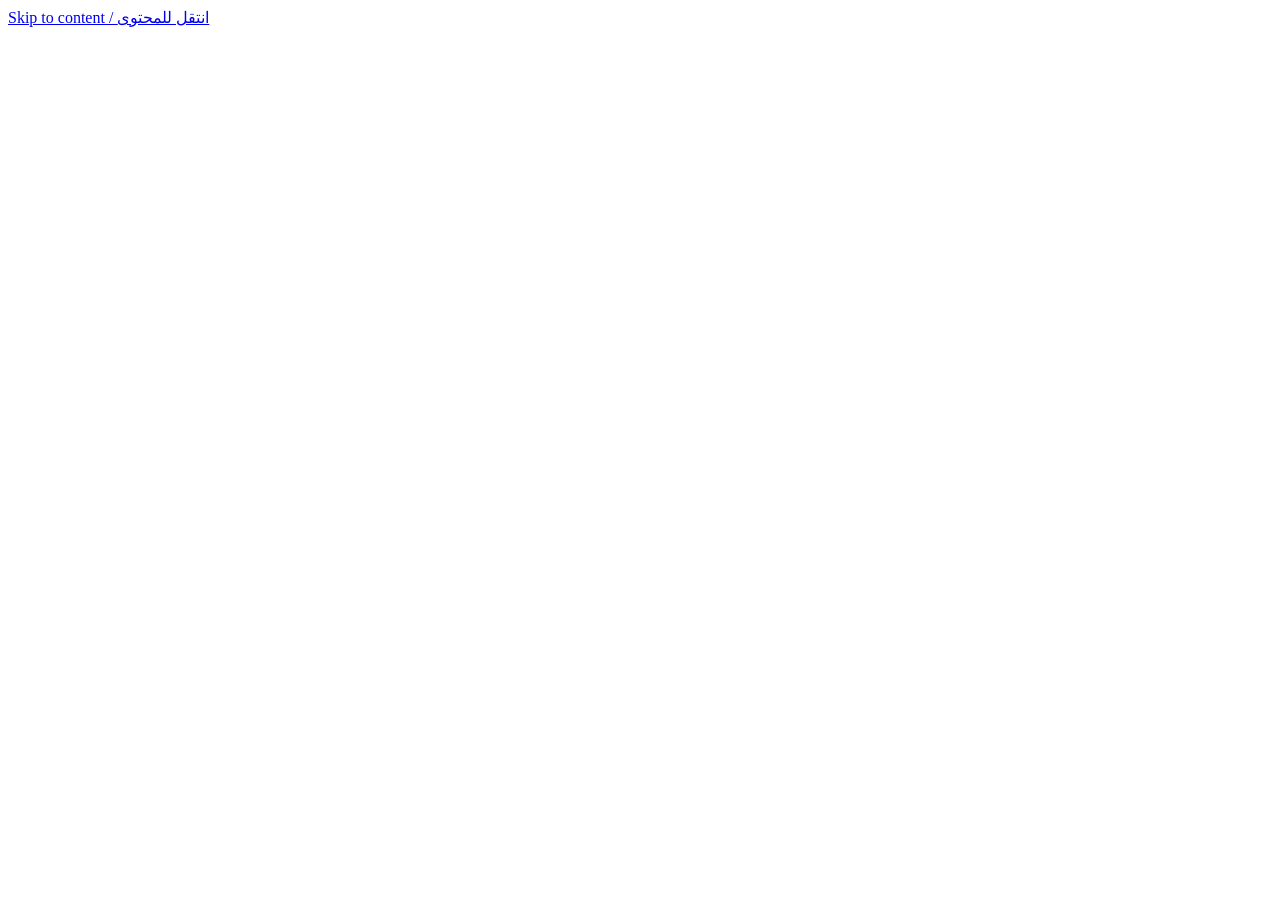
==== docs/index.html @ 279ad075 "Add Foloop homepage" ====
<!doctype html>
<html lang="en" dir="ltr">
<head>
<meta charset="utf-8"><meta name="viewport" content="width=device-width,initial-scale=1">
<meta name="theme-color" content="#0E1525">
<title>Foloop — Your business in one powerful loop</title>
<meta name="description" content="Explore the Foloop growth workspace: customer conversations, CRM, automation, marketing and bookings, brought into one connected loop">
<link rel="icon" href="assets/favicon.svg" type="image/svg+xml">
<link rel="preconnect" href="https://fonts.googleapis.com"><link rel="preconnect" href="https://fonts.gstatic.com" crossorigin>
<link href="https://fonts.googleapis.com/css2?family=Alexandria:wght@300;400;500;600;700;800&family=Noto+Sans+Arabic:wght@400;500;600;700&display=swap" rel="stylesheet">
<link rel="stylesheet" href="styles.css"><link rel="stylesheet" href="refinements.css"><script src="experience.js" defer></script><script src="refinements.js" defer></script><script src="app.js" defer></script>
</head>
<body>
<a href="#main" class="skip-link">Skip to content / انتقل للمحتوى</a>
<div id="app"></div>
<dialog id="detail-dialog" aria-labelledby="dialog-title"><button class="dialog-close" aria-label="Close / إغلاق">×</button><div id="dialog-content"></div></dialog>
<div id="toast" role="status" aria-live="polite"></div>
</body></html>
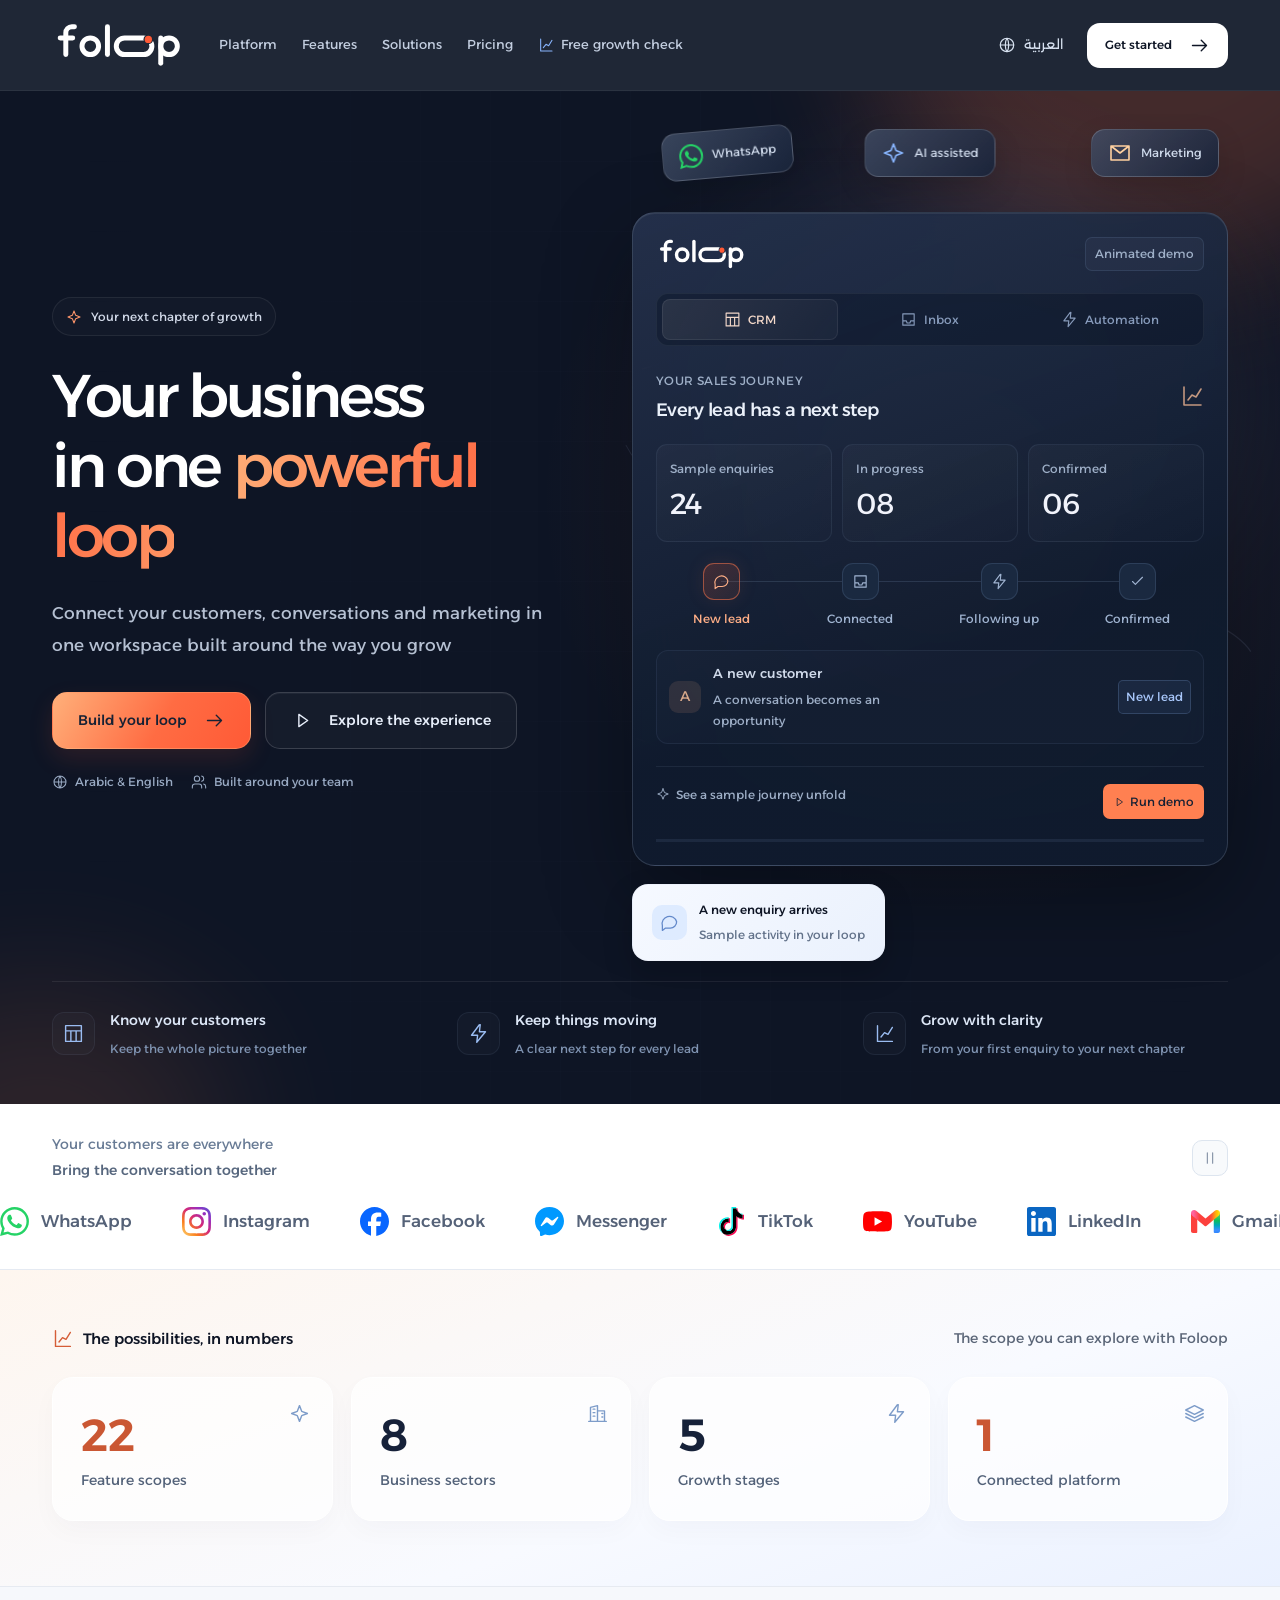
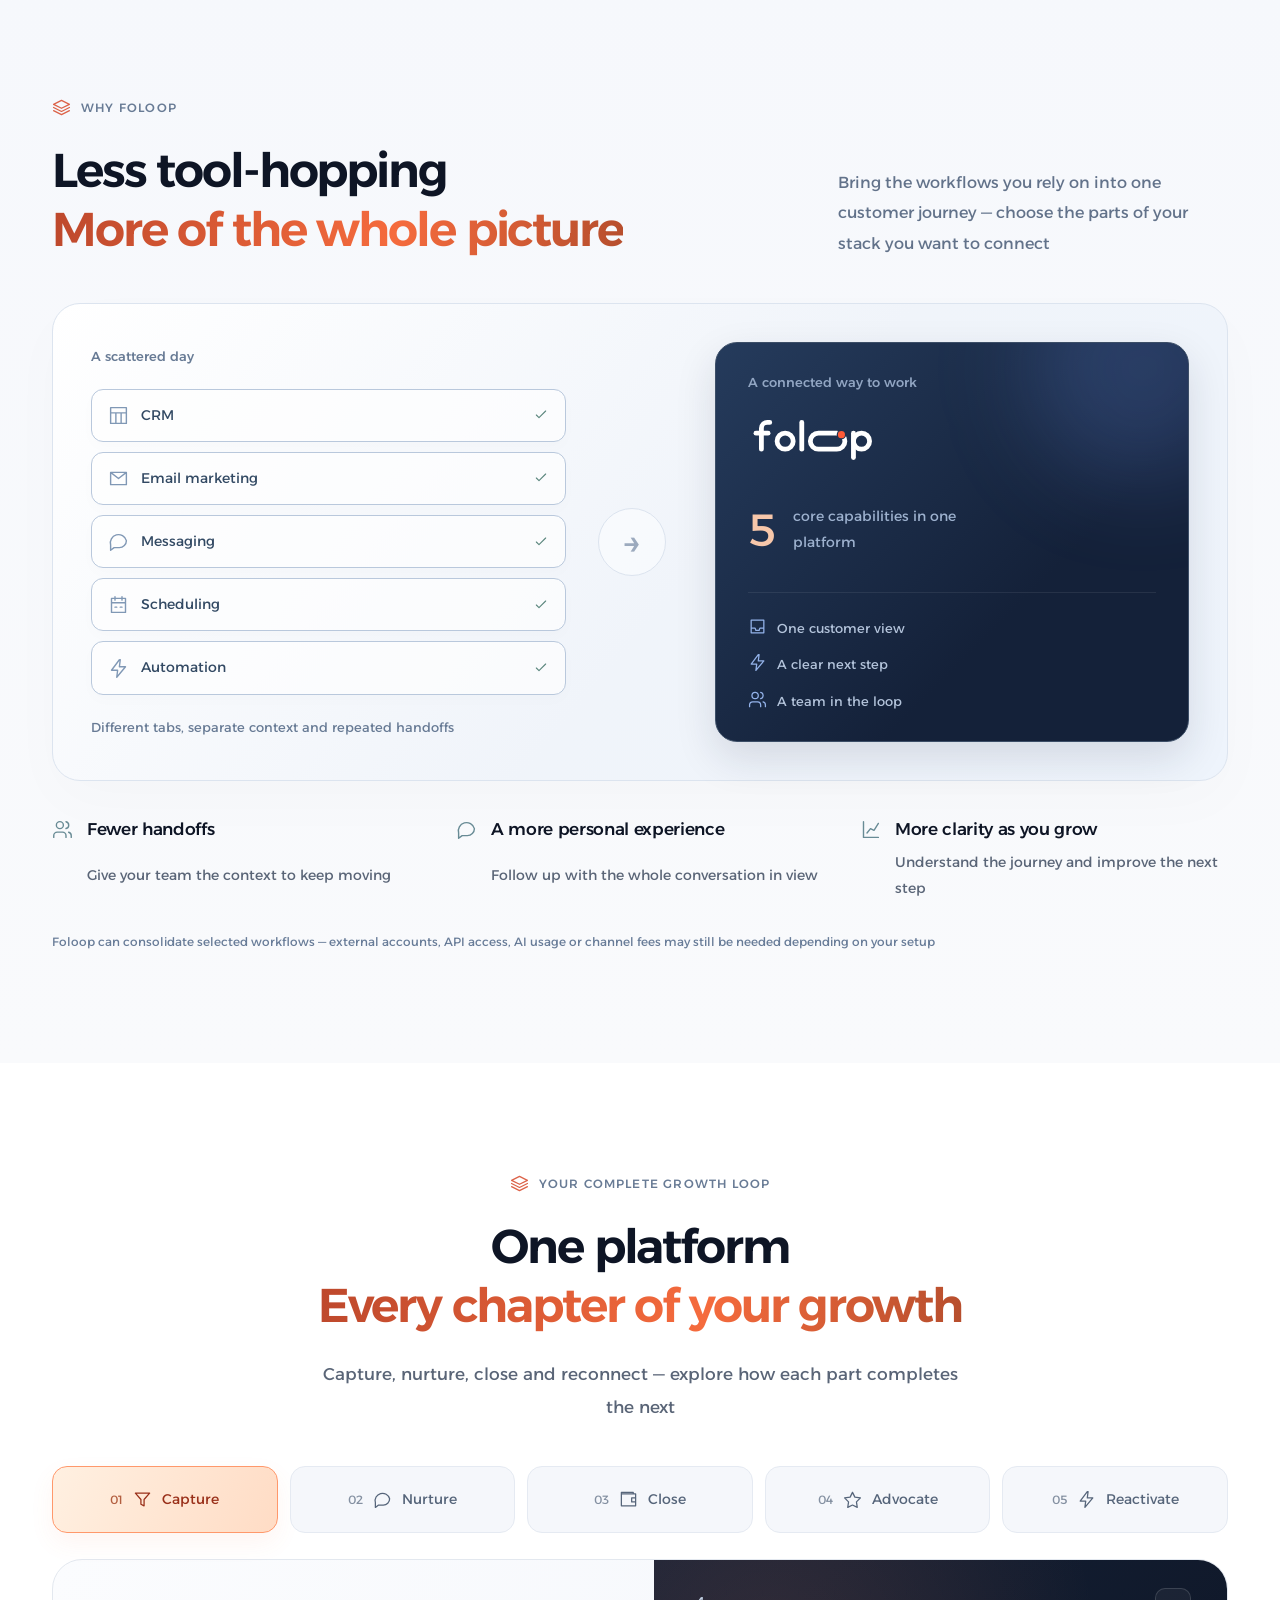
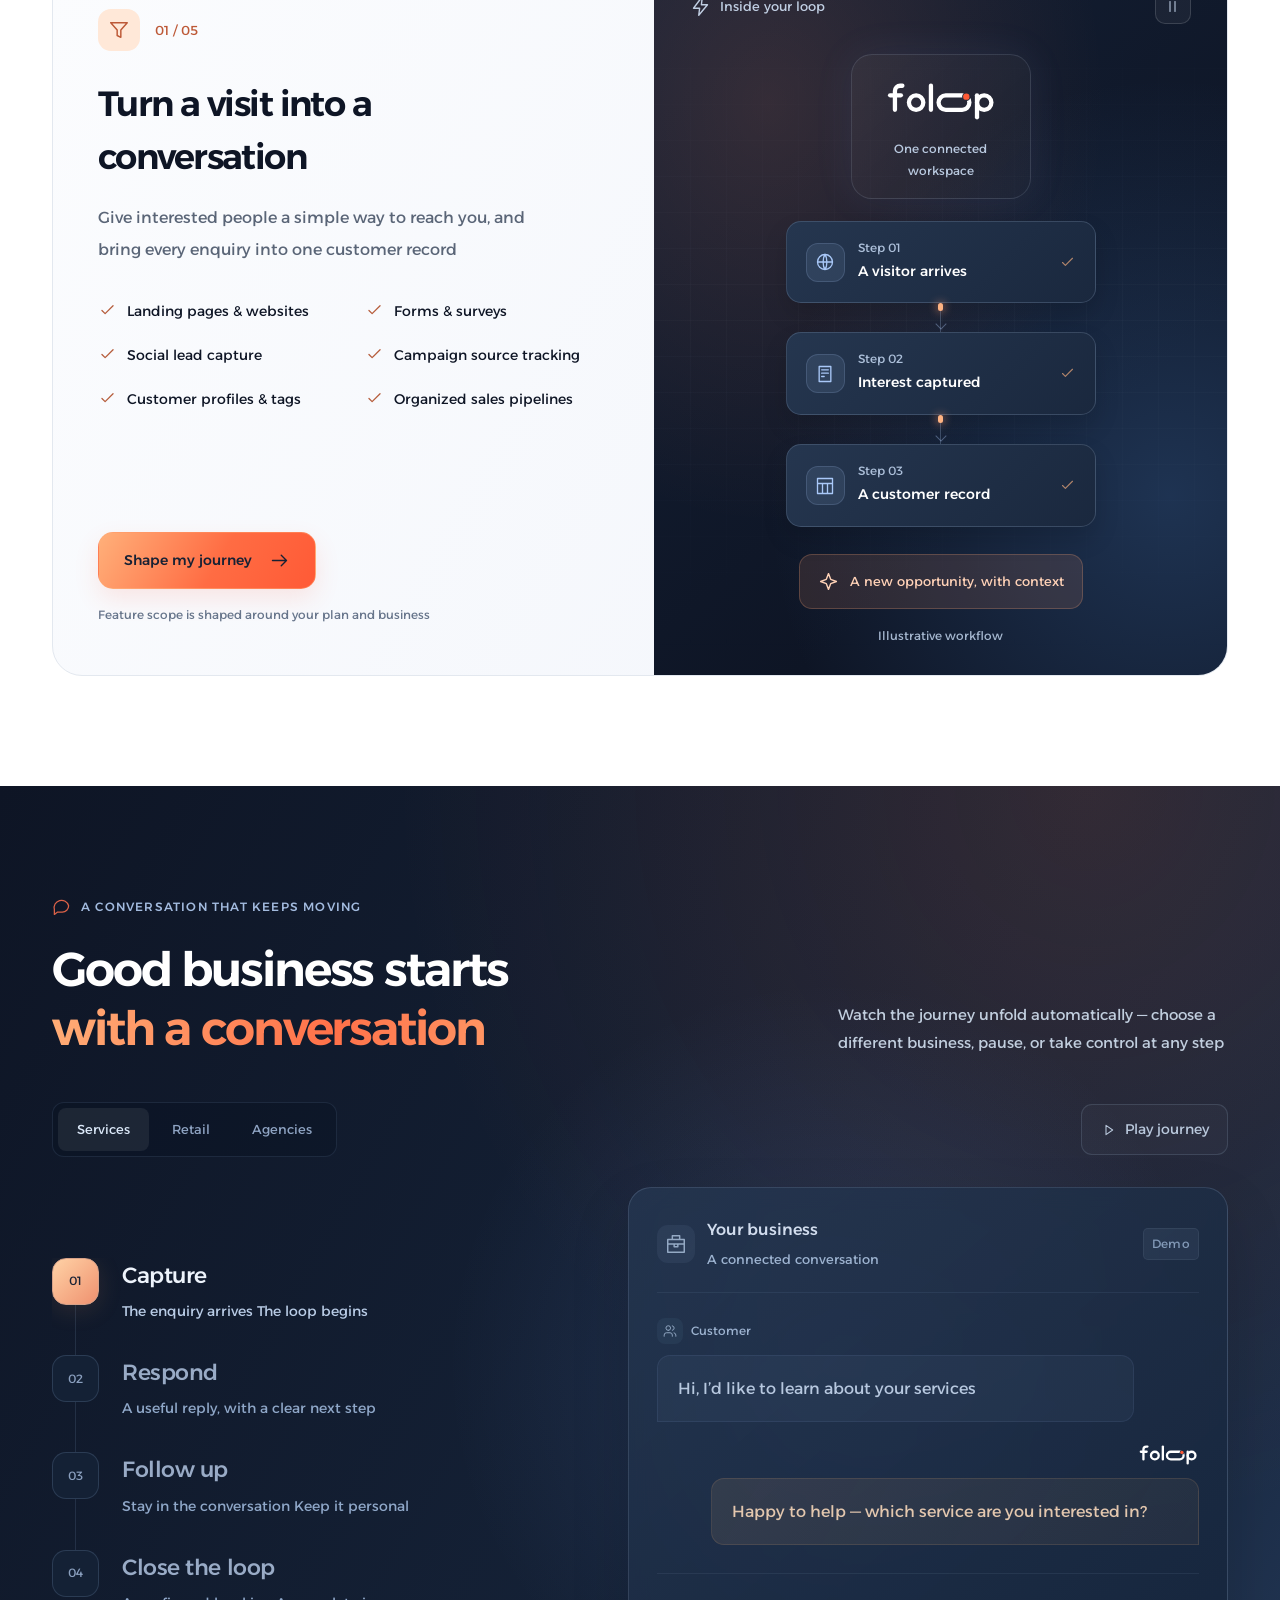
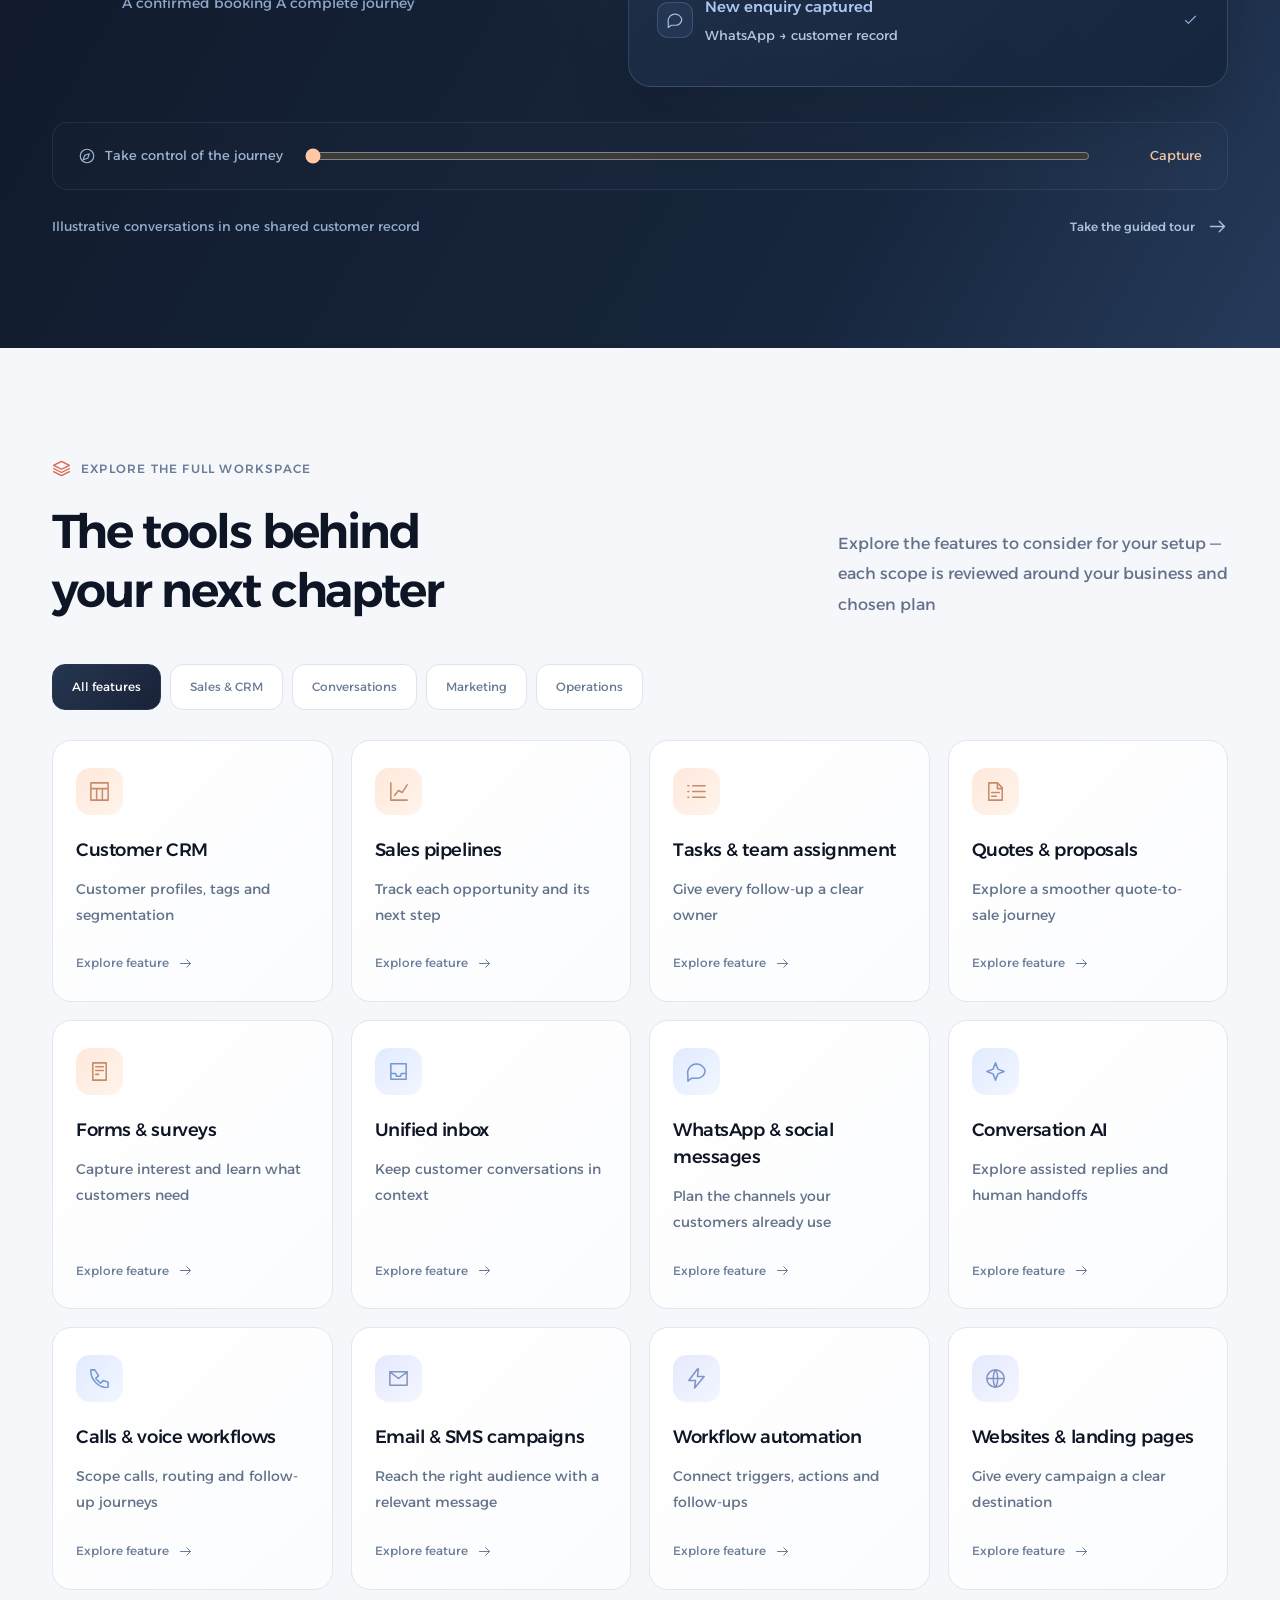
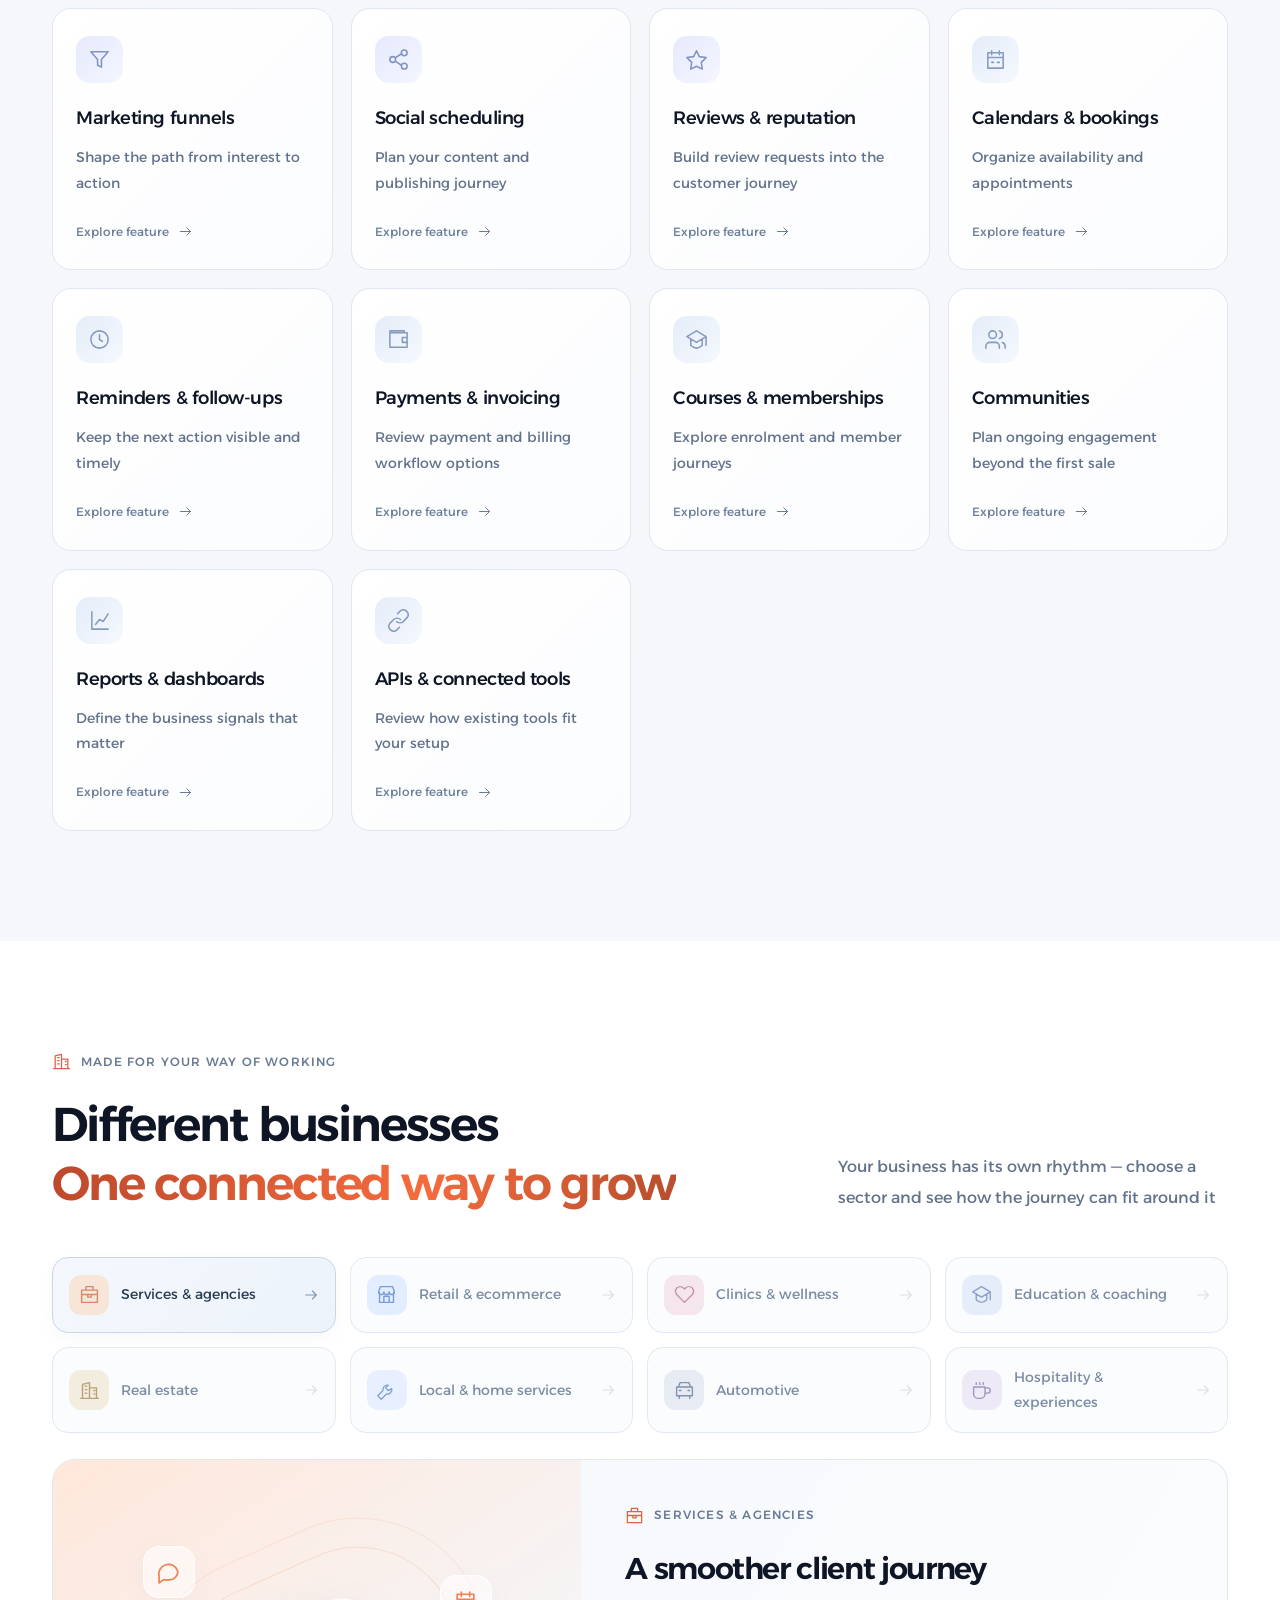
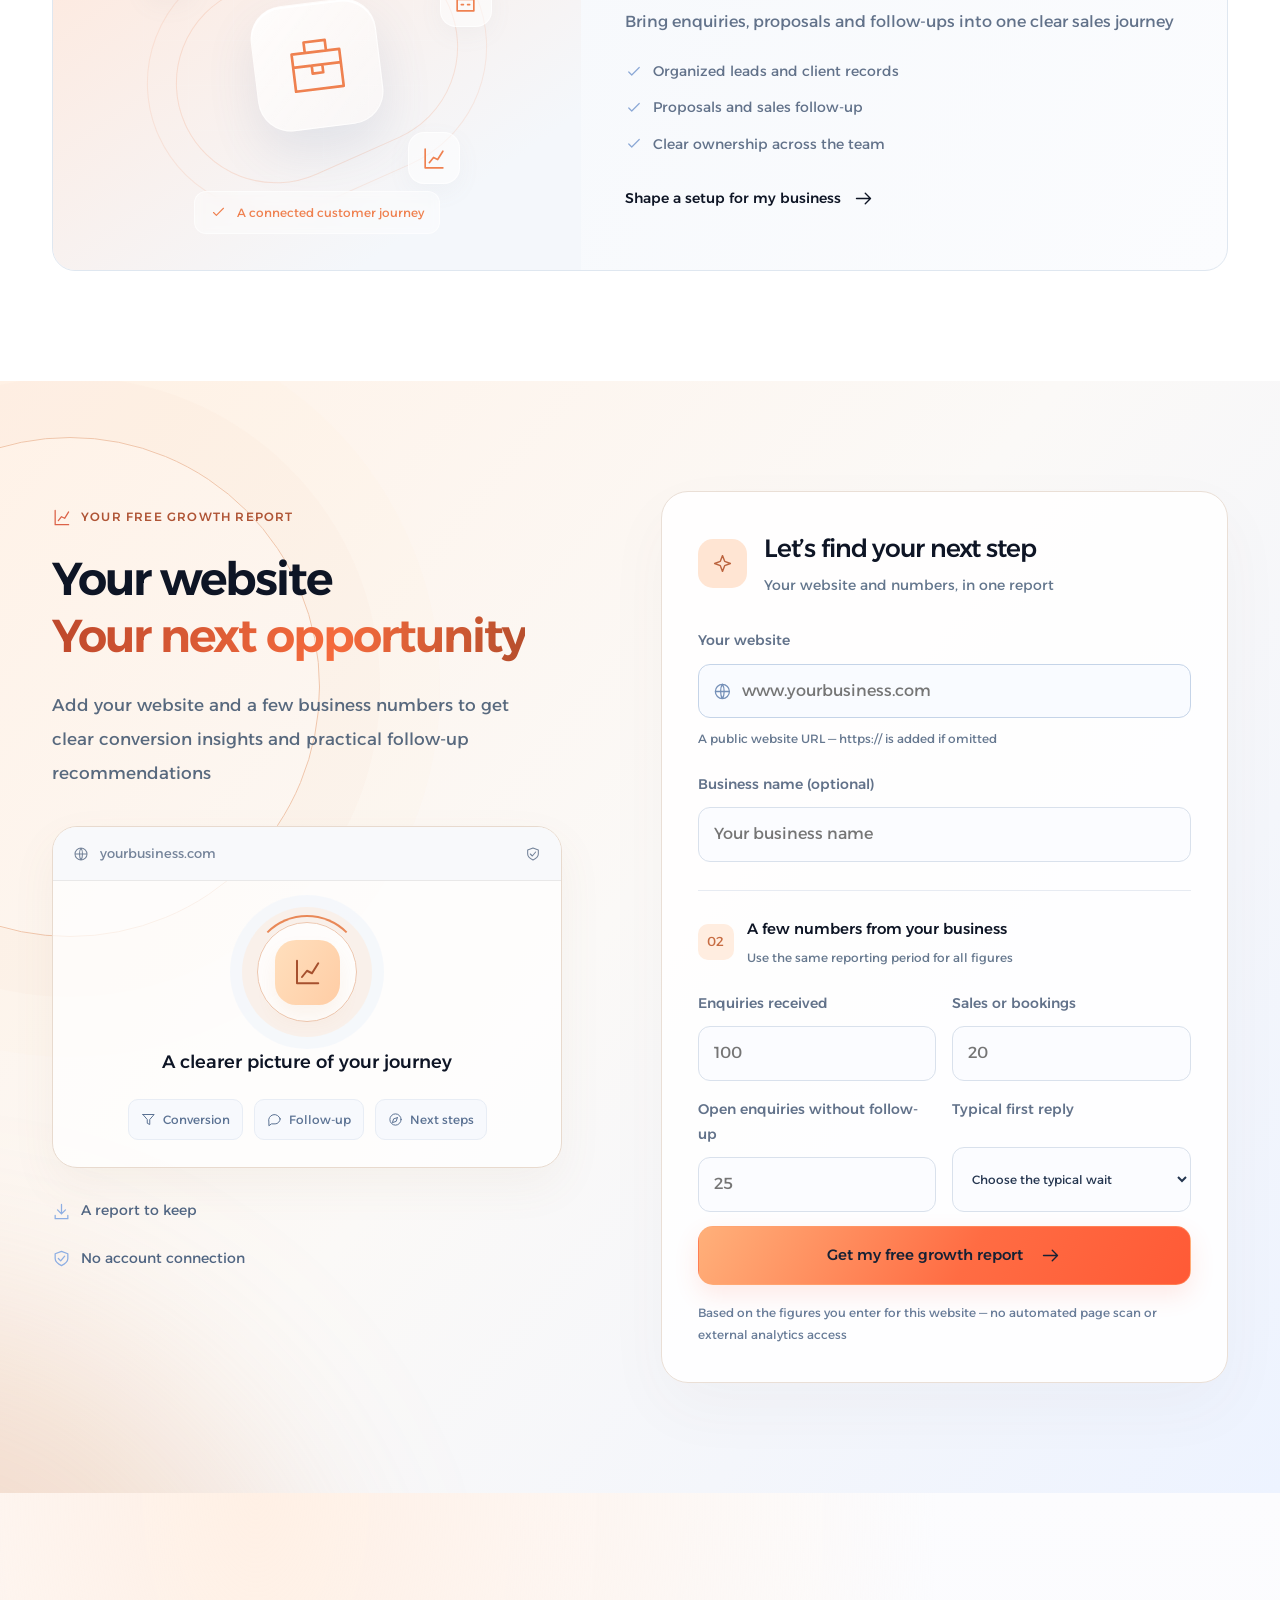
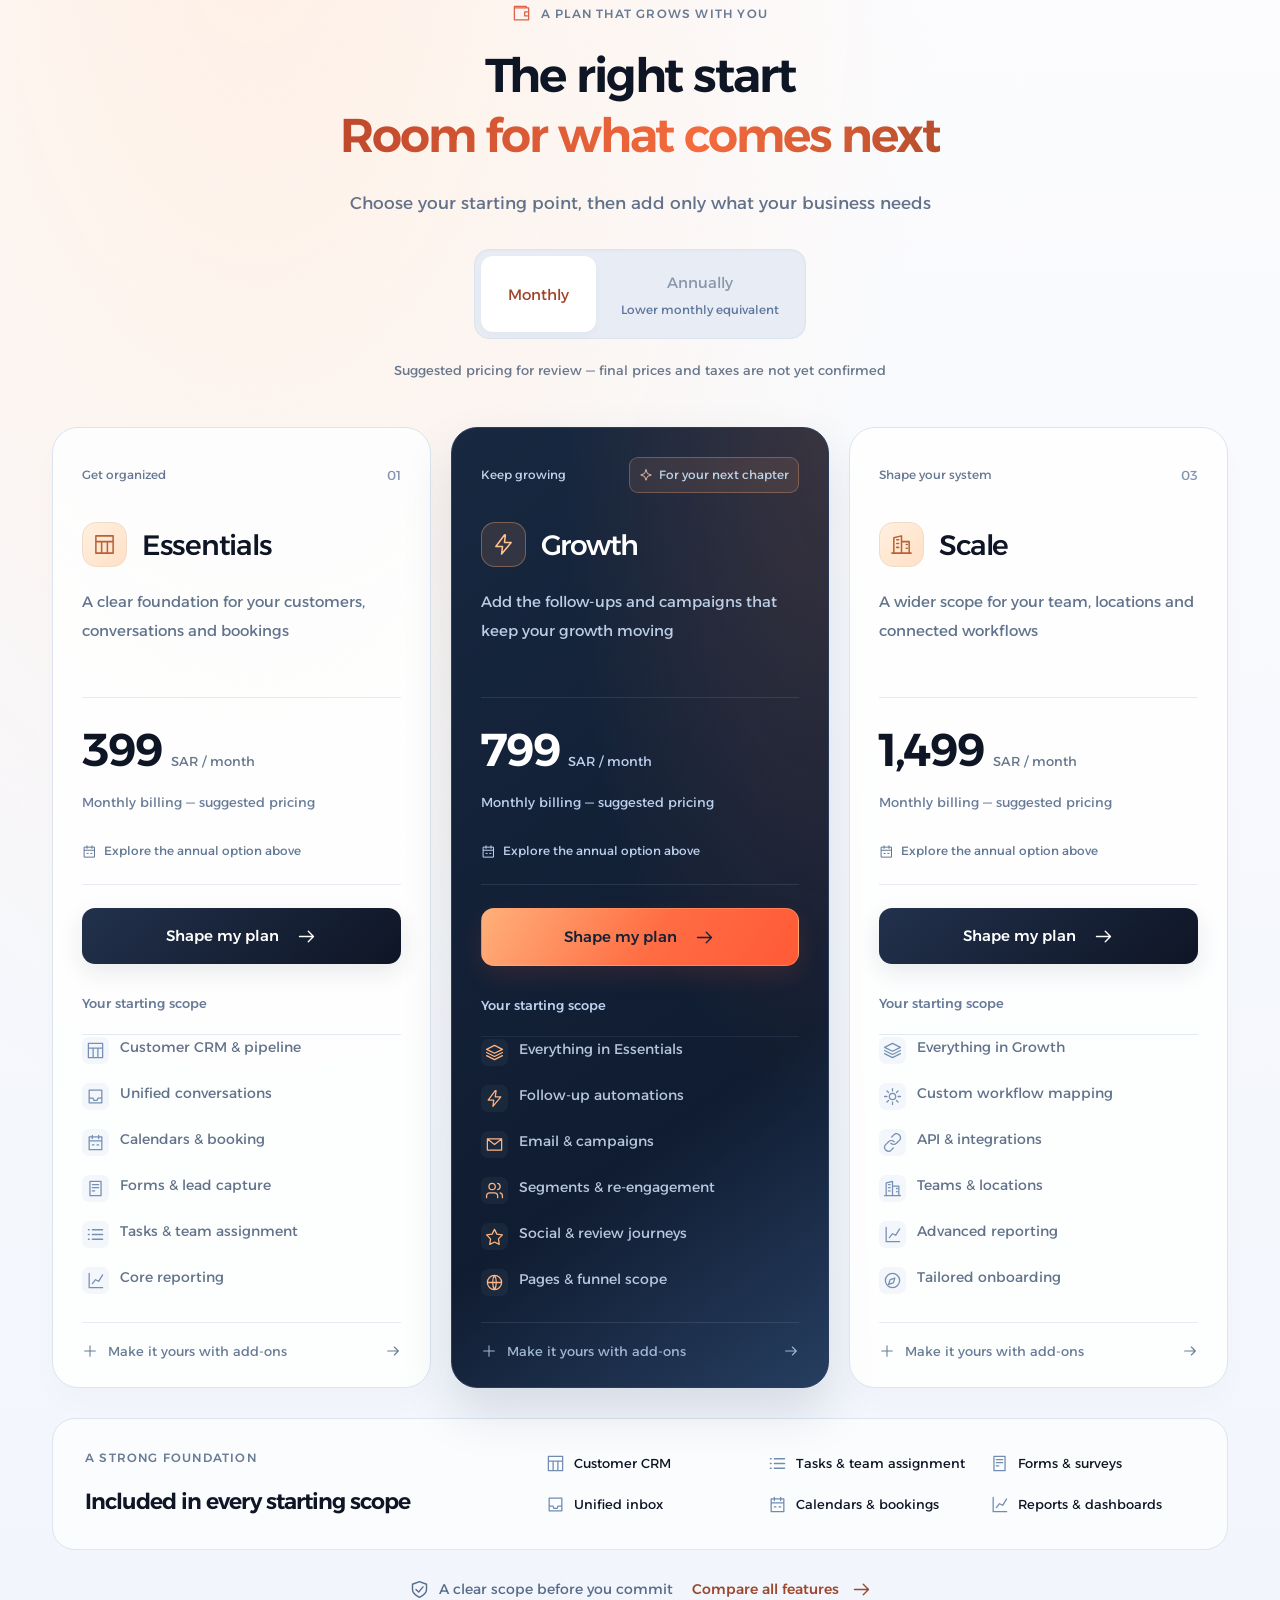
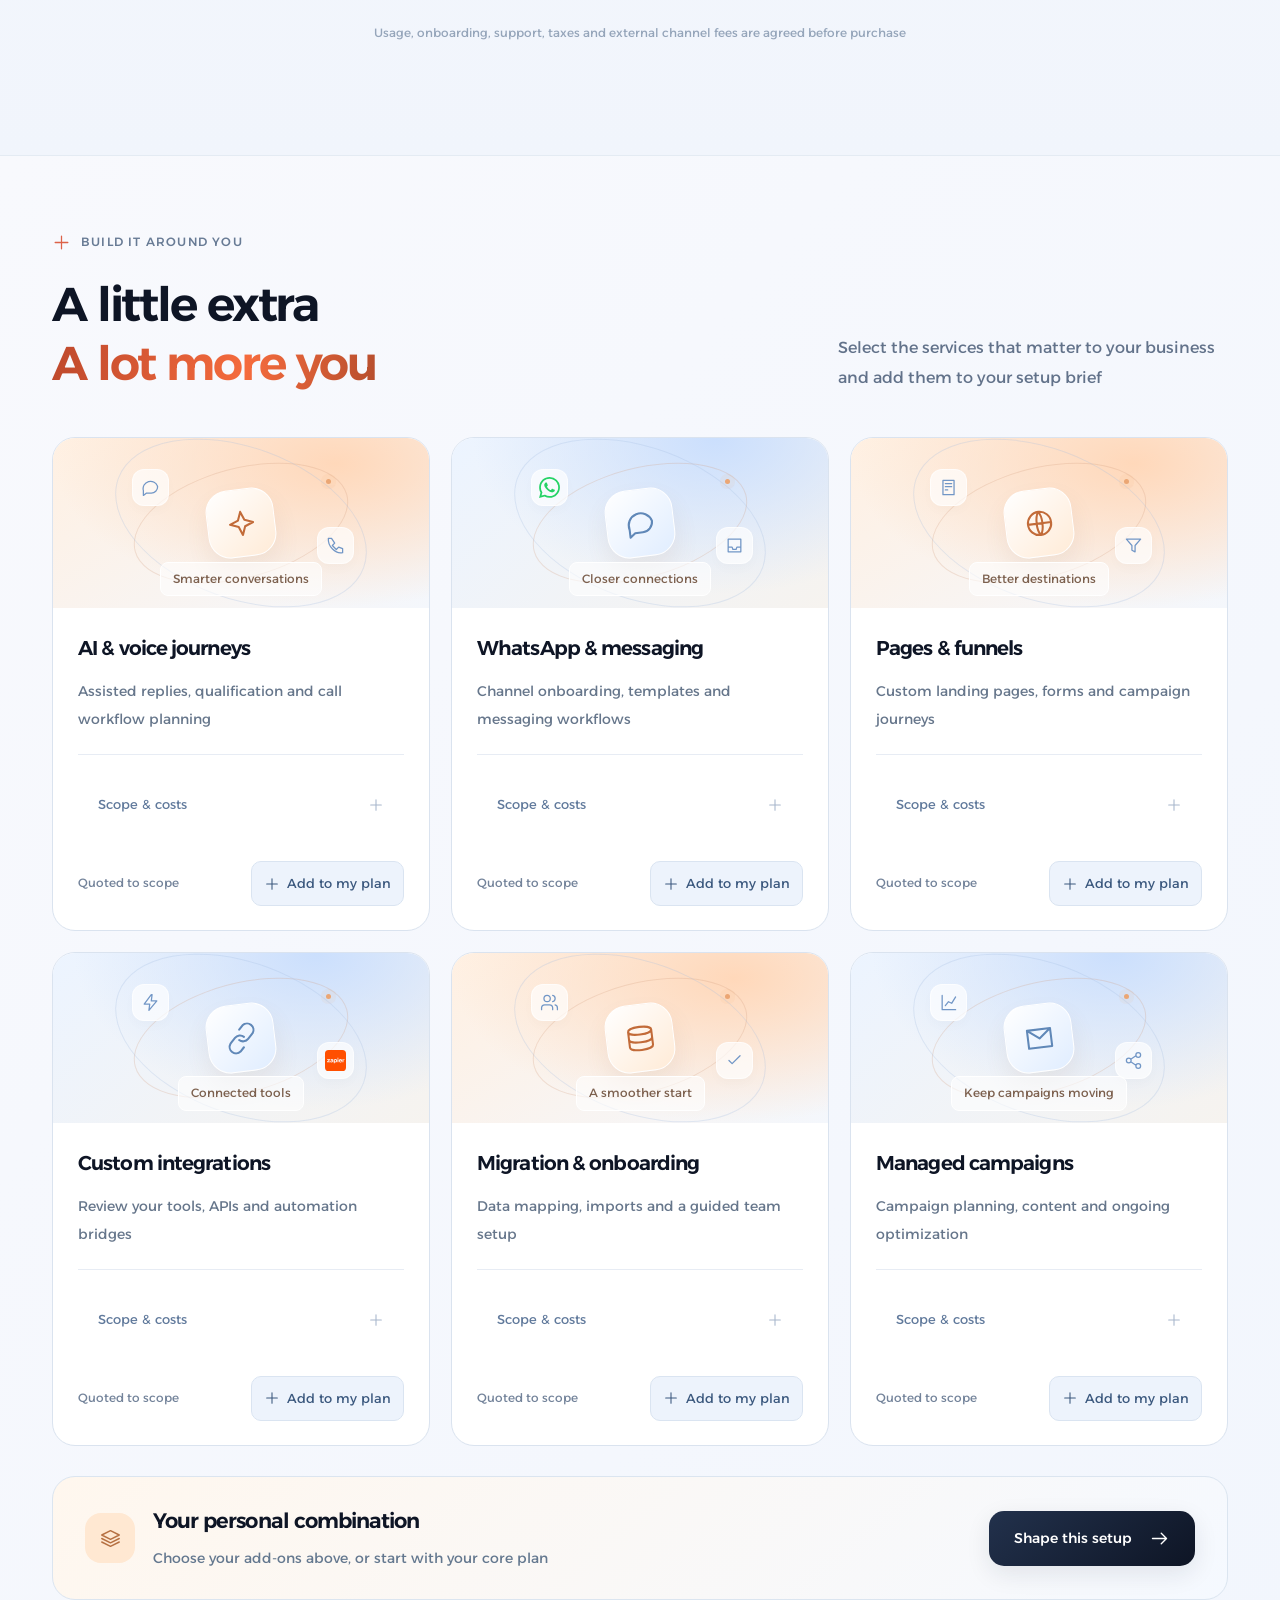
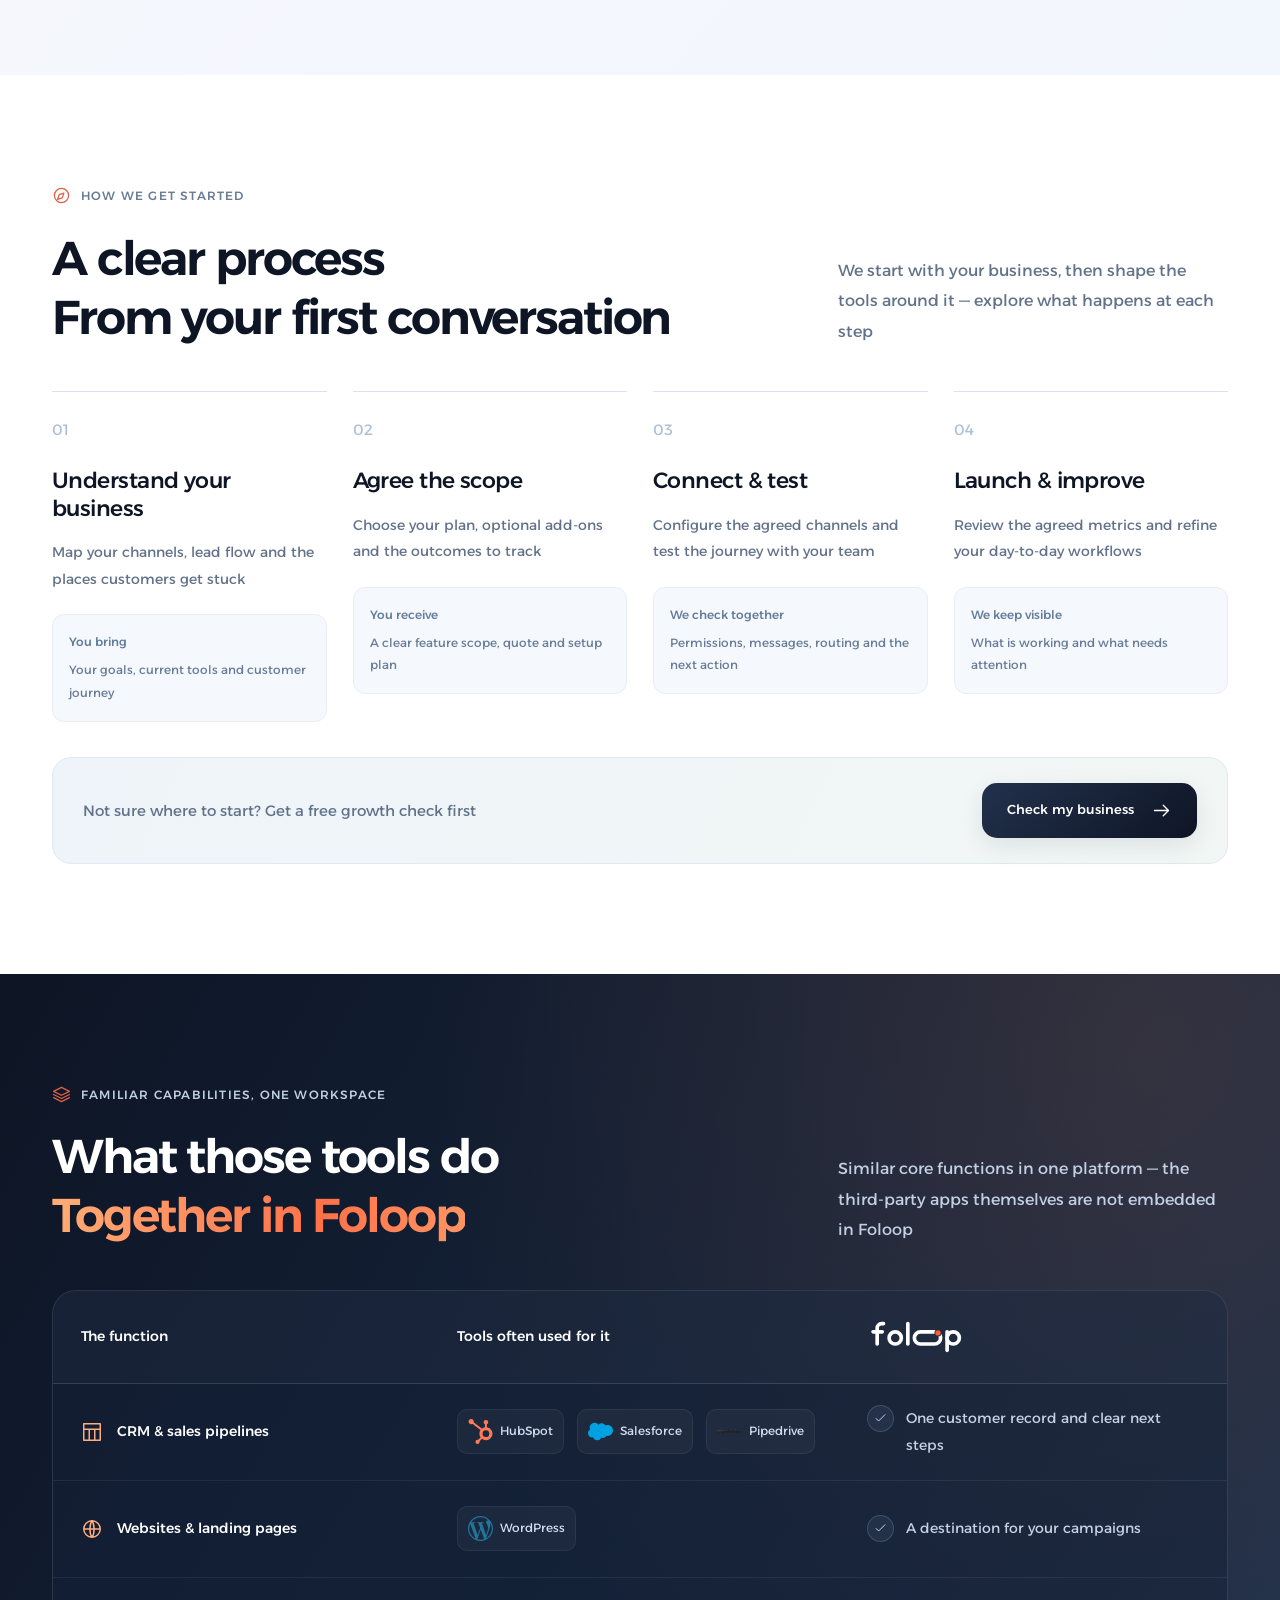
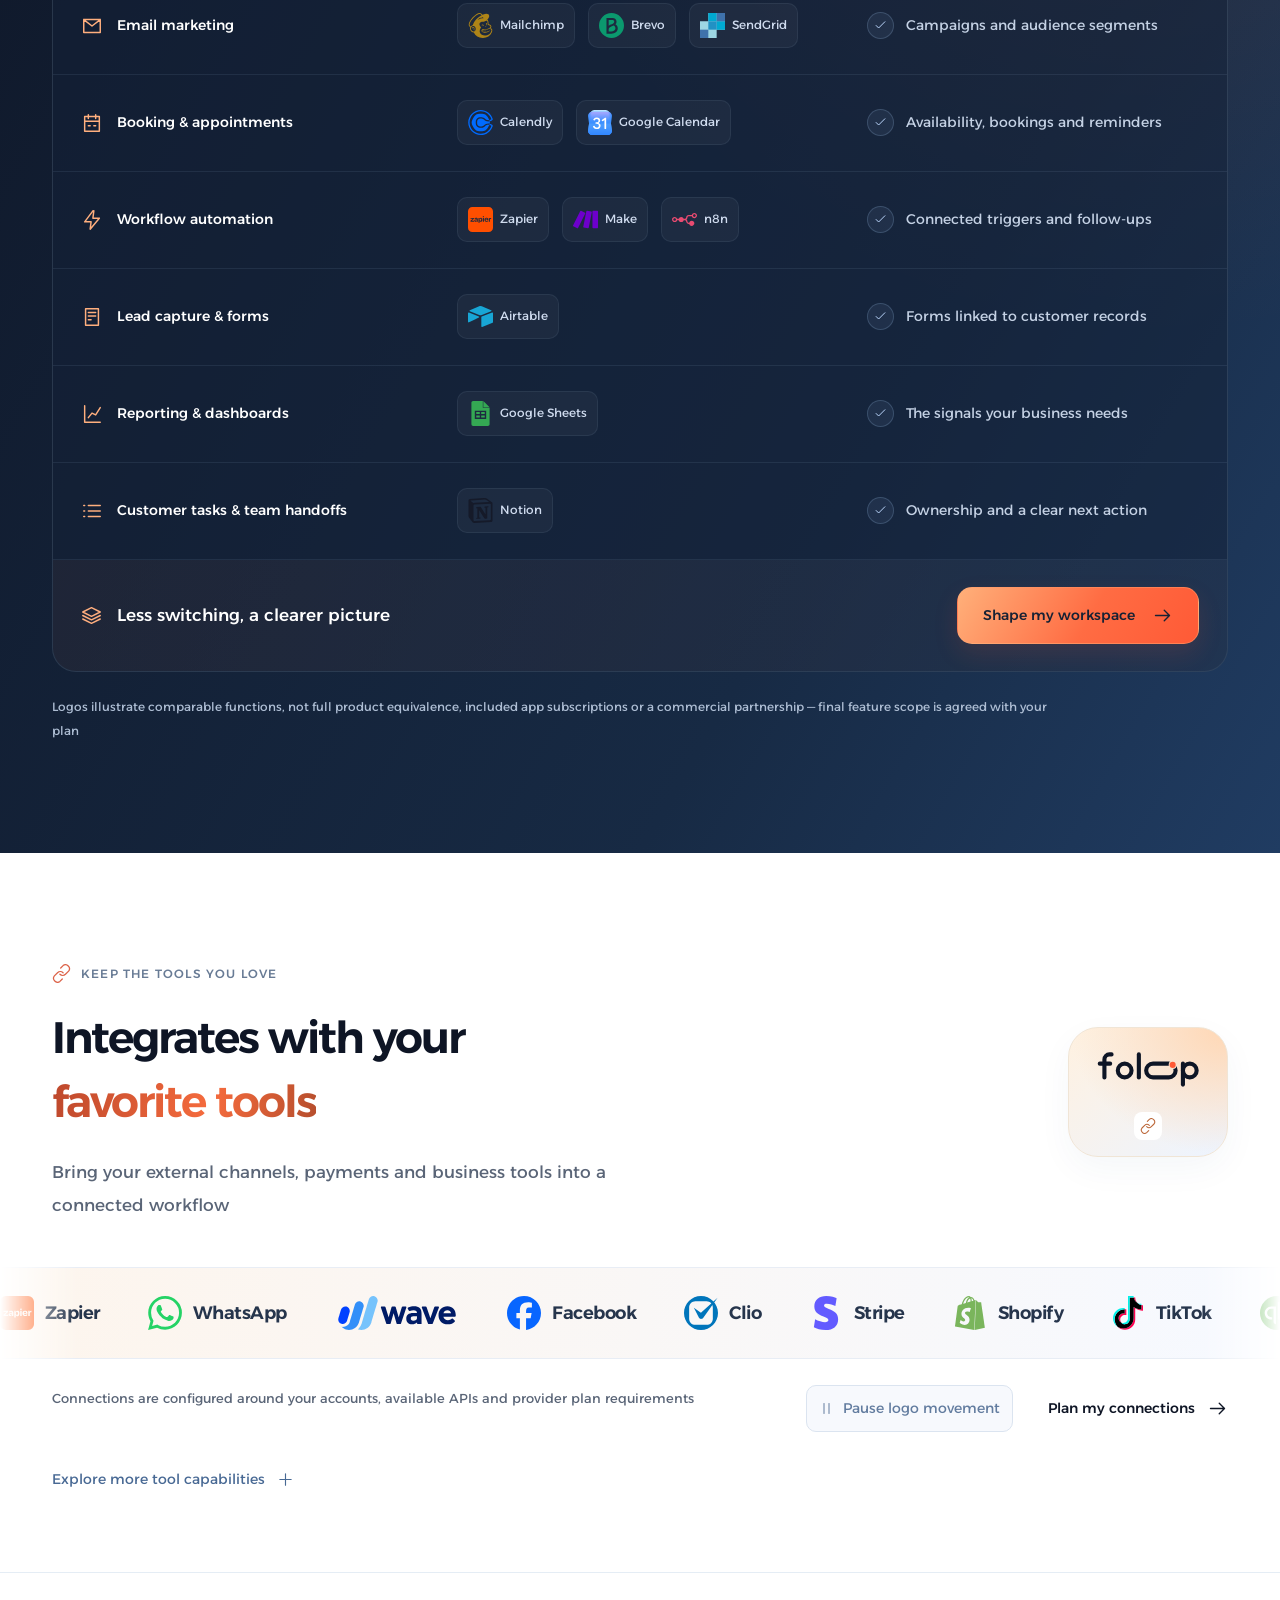
==== commit 79e11ecc: "Start hero animation automatically and clarify motion controls" ====
--- a/docs/index.html
+++ b/docs/index.html
@@ -8,7 +8,7 @@
 <link rel="icon" href="assets/favicon.svg" type="image/svg+xml">
 <link rel="preconnect" href="https://fonts.googleapis.com"><link rel="preconnect" href="https://fonts.gstatic.com" crossorigin>
 <link href="https://fonts.googleapis.com/css2?family=Alexandria:wght@300;400;500;600;700;800&family=Noto+Sans+Arabic:wght@400;500;600;700&display=swap" rel="stylesheet">
-<link rel="stylesheet" href="styles.css"><link rel="stylesheet" href="refinements.css"><script src="experience.js" defer></script><script src="refinements.js" defer></script><script src="app.js" defer></script>
+<link rel="stylesheet" href="styles.css?v=20261013-motion2"><link rel="stylesheet" href="refinements.css?v=20261013-motion2"><script src="experience.js?v=20261013-motion2" defer></script><script src="refinements.js?v=20261013-motion2" defer></script><script src="app.js?v=20261013-motion2" defer></script>
 </head>
 <body>
 <a href="#main" class="skip-link">Skip to content / انتقل للمحتوى</a>
--- a/docs/styles.css
+++ b/docs/styles.css
@@ -0,0 +1,66 @@
+:root{--ink:#0e1525;--ink2:#18243b;--coral:#ff5a36;--paper:#f6f8fc;--slate:#5a6577;--mist:#e1e7f0;--muted:#b6c3d7;--line:rgba(255,255,255,.13);--radius:24px;--teal:#89b6ff;--blue:#80a9ff}
+*{box-sizing:border-box}html{scroll-behavior:smooth;scroll-padding-top:100px}body{margin:0;background:var(--paper);color:var(--ink);font:400 16px/1.8 Alexandria,Arial,sans-serif}button,input,select{font:inherit}button{cursor:pointer;border:0}a{color:inherit;text-decoration:none}button,a,input,select{-webkit-tap-highlight-color:transparent}img{display:block;max-width:100%;object-fit:contain}h1,h2,h3,h4,p{margin:0}h1,h2,h3,h4{font-weight:600;letter-spacing:-.045em;line-height:1.25}p{color:var(--slate)}svg{display:block}button svg,a svg{flex-shrink:0}::selection{background:#ffad88;color:var(--ink)}button:focus-visible,a:focus-visible,input:focus-visible,select:focus-visible,summary:focus-visible{outline:3px solid #fa805f;outline-offset:5px}.container{max-width:1400px;margin:0 auto;padding:0 52px;min-width:0}.section{padding:110px 0}.section-head{display:flex;justify-content:space-between;align-items:flex-end;gap:60px;margin-bottom:44px}.section-head>p{max-width:390px;line-height:1.9}.eyebrow{display:flex;align-items:center;gap:10px;font-size:12px;letter-spacing:.1em;text-transform:uppercase;font-weight:500;color:#64748b;margin-bottom:22px}.eyebrow .icon{width:19px;height:19px;color:#dc6248}.dot,.orbit-dot,.window-dot{display:none}.section-heading{font-size:clamp(34px,3.7vw,52px);max-width:840px}.section-intro{margin-top:23px;max-width:600px;font-size:17px;line-height:1.9}.icon{width:21px;height:21px}.btn{display:inline-flex;align-items:center;justify-content:center;gap:17px;padding:17px 25px;min-height:54px;border-radius:15px;font-size:14px;font-weight:500;line-height:1.5;transition:transform .2s,box-shadow .2s,background .2s}.btn:hover{transform:translateY(-3px)}.btn-coral{background:linear-gradient(135deg,#ff9360,#ff5a36 75%);color:#0e1525;box-shadow:0 8px 30px #fa674a27,inset 0 1px #ffffff5c}.btn-coral:hover{box-shadow:0 12px 40px #fa674a45}.btn-dark{background:linear-gradient(140deg,#22314c,#0e1525);color:white;box-shadow:0 8px 25px #15203918}.btn-white{background:#fff;color:var(--ink)}.btn-outline{background:transparent;border:1px solid #cbd5e3;color:var(--ink)}.btn-glass{background:#ffffff08;border:1px solid #ffffff28;color:#e8effb;box-shadow:inset 0 1px #ffffff0c}.text-link{display:inline-flex;align-items:center;gap:12px;padding:0;background:none;color:inherit;font-size:14px;font-weight:500}.text-link:hover{color:#dc6248}.gradient-text{background:linear-gradient(95deg,#ffb178,#ff713f 35%,#ff5a36 70%,#ff9761);-webkit-background-clip:text;background-clip:text;color:transparent}.gradient-ink{background:linear-gradient(100deg,#0e1525,#273d60 55%,#456fba);-webkit-background-clip:text;background-clip:text;color:transparent}.skip-link{position:fixed;top:-100px;left:20px;z-index:100;background:white;padding:15px}.skip-link:focus{top:20px}.reveal{opacity:0;transform:translateY(22px);transition:opacity .65s var(--reveal-delay,0ms),transform .65s var(--reveal-delay,0ms)}.reveal.is-visible{opacity:1;transform:translateY(0)}
+/* Header and navigation */
+.header{background:#0e1525e8;backdrop-filter:blur(20px);color:white;border-bottom:1px solid #ffffff0e;position:sticky;top:0;z-index:40}.nav{display:flex;align-items:center;gap:34px;min-height:90px}.brand{width:133px;flex-shrink:0}.brand img{width:100%;height:auto}.nav-links{display:flex;align-items:center;gap:25px;flex:1}.nav-links a{font-size:13px;color:#c3cee0;white-space:nowrap;transition:color .2s}.nav-links a:hover{color:white}.nav-growth{display:flex;align-items:center;gap:7px}.nav-growth .icon{width:16px;height:16px;color:var(--teal)}.nav-actions{display:flex;gap:16px;align-items:center}.language{background:none;color:#d7e1f0;display:flex;align-items:center;gap:8px;font-size:13px;padding:8px}.language .icon{width:18px;height:18px}.nav-actions .btn{min-height:44px;padding:12px 18px;font-size:12px;border-radius:13px}.menu-btn{display:none;background:none;color:white;padding:9px}
+/* Immersive hero */
+.top-area{background:var(--ink);color:white;overflow:hidden}.premium-hero{position:relative;padding:66px 0 45px;isolation:isolate;--pointer-x:75%;--pointer-y:40%}.premium-hero:before{content:"";position:absolute;inset:0;z-index:-1;background:radial-gradient(600px circle at var(--pointer-x) var(--pointer-y),#e3765520,transparent 70%);transition:background .1s}.hero-aurora{position:absolute;inset:0;overflow:hidden;pointer-events:none;z-index:-2}.hero-aurora i{position:absolute;filter:blur(70px);opacity:.32;border-radius:50%;animation:aurora-drift 15s ease-in-out infinite alternate}.hero-aurora i:nth-child(1){width:600px;height:600px;background:#be5935;top:-420px;right:-180px}.hero-aurora i:nth-child(2){width:480px;height:380px;background:#315b94;right:5%;top:120px;animation-delay:-6s;opacity:.28}.hero-aurora i:nth-child(3){width:380px;height:300px;background:#415e92;left:-150px;bottom:-180px;opacity:.22;animation-delay:-10s}.hero-grid-lines{position:absolute;inset:0;z-index:-1;background-image:linear-gradient(#b6c3d706 1px,transparent 1px),linear-gradient(90deg,#b6c3d706 1px,transparent 1px);background-size:70px 70px;mask-image:linear-gradient(90deg,transparent,#0009,transparent)}.hero-grid{display:grid;grid-template-columns:.95fr 1.08fr;gap:55px;align-items:center}.hero-grid>*{min-width:0}.hero-copy{padding-bottom:28px}.hero-kicker{display:inline-flex;align-items:center;gap:9px;color:#d1d9e8;background:#ffffff05;border:1px solid #ffffff12;border-radius:30px;padding:8px 13px;font-size:12px;margin-bottom:25px}.hero-kicker svg{width:16px;height:16px;color:#ffc19e}.hero h1{font-weight:500;font-size:clamp(45px,4.7vw,69px);line-height:1.16;letter-spacing:-.055em}.hero h1 span{display:block}.hero-description{font-size:17px;line-height:1.9;max-width:530px;color:#b5c0d2;margin-top:26px}.hero-cta{display:flex;gap:14px;flex-wrap:wrap;margin-top:31px}.hero-proof{display:flex;flex-wrap:wrap;gap:18px;margin-top:22px;color:#98a9c2;font-size:12px}.hero-proof span{display:flex;align-items:center;gap:7px}.hero-proof svg{width:16px;height:16px}.premium-stage{height:590px;position:relative;display:flex;align-items:center;justify-content:center;direction:ltr;isolation:isolate}.stage-halo{position:absolute;width:450px;height:450px;border-radius:50%;background:radial-gradient(circle,#fa8e5830,transparent 70%);z-index:-2;filter:blur(25px)}.connection-lines{position:absolute;inset:-5px -55px;width:calc(100% + 110px);height:100%;color:#a3badb20;z-index:-1;stroke-width:1}.energy-path{stroke-dasharray:8 28;animation:energy-flow 8s linear infinite;opacity:.55}.hero-console{background:linear-gradient(160deg,#25324deb,#101b2ef5 65%);border:1px solid #b6c3d730;border-radius:23px;padding:23px;width:100%;box-shadow:0 30px 90px #0005,inset 0 1px #ffffff12;position:relative;z-index:4;backdrop-filter:blur(22px);direction:inherit}.console-toolbar{display:flex;justify-content:space-between;align-items:center;margin-bottom:21px}.console-toolbar img{width:92px;height:auto}.demo-pill{border:1px solid #7893bd2b;background:#8da4bf10;padding:5px 9px;border-radius:7px;color:#aebbd1;font-size:10px}.console-tabs{display:grid;grid-template-columns:repeat(3,1fr);gap:4px;background:#0710215c;border:1px solid #b6c3d713;border-radius:12px;padding:5px}.console-tabs button{background:none;color:#879bbb;display:flex;justify-content:center;align-items:center;gap:7px;border-radius:8px;padding:10px 7px;font-size:12px;transition:.25s}.console-tabs button.active{background:linear-gradient(120deg,#fff0eb17,#ffffff08);color:#f4d9ca;box-shadow:inset 0 0 0 1px #ffffff13}.console-tabs svg{width:17px;height:17px}.console-screen{padding-top:24px;min-height:299px}.console-heading{display:flex;justify-content:space-between;align-items:center;gap:10px}.console-heading>svg{color:#c39880;width:24px;height:24px}.console-heading span{font-size:10px;letter-spacing:.04em;color:#7f96b8;display:block;margin-bottom:7px}.console-heading h3{font-size:18px;font-weight:500;letter-spacing:-.025em;color:#eaf0f9}.console-metrics{display:grid;grid-template-columns:repeat(3,1fr);gap:10px;margin-top:23px}.console-metrics>div{border:1px solid #728aaa21;background:linear-gradient(155deg,#ffffff08,#ffffff02);border-radius:11px;padding:13px}.console-metrics span{font-size:10px;color:#8fa2bf;display:block}.console-metrics strong{font-size:29px;color:#f1f3fb;display:block;font-weight:400;line-height:1.65;letter-spacing:-.04em}.console-journey{display:grid;grid-template-columns:repeat(4,1fr);gap:6px;position:relative;margin:21px 0}.console-journey:before{content:"";position:absolute;left:12%;right:12%;top:18px;height:1px;background:#65799745}.console-journey button{background:none;padding:0;display:flex;flex-direction:column;align-items:center;gap:9px;color:#7890b3;font-size:9px;position:relative}.stage-block{width:37px;height:37px;display:grid;place-items:center;border:1px solid #607c9f42;border-radius:11px;background:#1a2940;transition:.25s}.stage-block svg{width:17px;height:17px}.console-journey button.active{color:#f7c7b3}.console-journey button.active .stage-block{background:linear-gradient(135deg,#ff987b25,#ff7e4d0f);border-color:#dd876355;box-shadow:0 0 20px #ff734d17}.console-lead{display:flex;align-items:center;gap:12px;border:1px solid #637c9f26;background:#617ba00a;border-radius:12px;padding:11px 12px}.lead-avatar{width:32px;height:32px;display:grid;place-items:center;background:#cb967226;border-radius:9px;font-size:14px;color:#d8a98b;flex-shrink:0}.console-lead strong{font-size:12px;color:#cfd9e9;font-weight:500;display:block}.console-lead div>span{font-size:9px;color:#7189aa;display:block;margin-top:3px}.lead-status{margin-left:auto;font-size:9px;border:1px solid #7a9acf40;color:#a8c7fa;background:#719fe814;padding:5px 7px;border-radius:5px;white-space:nowrap}.console-bottom{display:flex;align-items:center;justify-content:space-between;border-top:1px solid #8e9fba1c;margin-top:22px;padding-top:17px;gap:8px}.console-bottom>span{display:flex;gap:6px;align-items:center;font-size:10px;color:#7189aa}.console-bottom>span svg{width:14px;height:14px}.console-bottom button{background:#fda982;color:#172134;display:flex;gap:5px;align-items:center;font-size:10px;padding:7px 10px;border-radius:7px;white-space:nowrap}.console-bottom button svg{width:12px;height:12px}.orbit-chip{position:absolute;display:flex;align-items:center;gap:9px;padding:11px 16px;border:1px solid #ffffff28;background:linear-gradient(135deg,#435069c9,#19243be8);backdrop-filter:blur(12px);border-radius:14px;font-size:12px;color:#cfdaeb;box-shadow:0 12px 30px #0002;animation:gentle-float 6s ease-in-out infinite;z-index:6}.orbit-chip img,.orbit-chip svg{width:24px;height:24px}.chip-whatsapp{top:12px;left:30px;transform:rotate(-5deg)}.chip-mail{top:20px;right:9px;animation-delay:-2s}.chip-mail svg{color:#ffd1a0}.chip-ai{bottom:17px;right:-10px;animation-delay:-4s}.chip-ai svg{color:var(--teal)}.hero-live-card{position:absolute;bottom:27px;left:-22px;display:flex;align-items:center;gap:12px;z-index:7;padding:14px 19px;border:1px solid #ced8e726;background:linear-gradient(135deg,#f5f7ffef,#edf6f7f2);border-radius:16px;box-shadow:0 12px 30px #0003;animation:gentle-float 7s ease-in-out infinite -3s;color:var(--ink)}.live-icon{width:35px;height:35px;border-radius:10px;background:#e0eaff;display:grid;place-items:center;color:#6387c2}.live-icon svg{width:19px;height:19px}.hero-live-card strong{font-size:12px;display:block;font-weight:500}.hero-live-card div>span{font-size:10px;color:#8091a7;display:block;margin-top:3px}.hero-bottom{display:grid;grid-template-columns:repeat(3,1fr);gap:40px;border-top:1px solid #ffffff13;padding-top:26px;margin-top:20px}.hero-bottom-item{display:flex;gap:15px;align-items:center;font-size:14px}.hero-bottom-item b{font-weight:500;color:#dce6f6}.hero-bottom-item small{display:block;font-size:12px;color:#7f93b1;margin-top:5px}.hero-value-icon{width:43px;height:43px;background:#b3c5df08;border:1px solid #8ba2c11a;border-radius:12px;display:grid;place-items:center;color:#a2bad9;flex-shrink:0}.hero-value-icon svg{width:21px;height:21px}.console-message{display:flex;align-items:flex-start;gap:12px;padding:13px 15px;background:#ffffff06;border:1px solid #7c93b624;border-radius:13px;margin-top:15px;max-width:90%}.console-message p{font-size:13px;color:#b6c6de;line-height:1.75}.console-message img,.console-message svg{width:19px;height:19px;margin-top:3px}.console-message.reply{margin-left:auto;background:#ae755516;border-color:#ce906333}.console-message.reply svg{color:#f1bb91}.console-assignment{display:flex;gap:8px;align-items:center;font-size:11px;color:#7992b6;margin-top:20px}.console-assignment svg{width:16px;height:16px}.console-workflow{display:grid;gap:9px;margin-top:15px;position:relative}.console-workflow button{display:flex;align-items:center;gap:12px;background:#6487ae09;border:1px solid #6684a52d;border-radius:10px;padding:10px 13px;color:#89a1c5;text-align:left;transition:.2s}.console-workflow button div{flex:1}.console-workflow strong{display:block;font-size:12px;font-weight:500}.console-workflow span{display:block;font-size:10px;color:#667f9f;margin-top:2px}.console-workflow button>svg{width:19px;height:19px}.console-workflow button>svg:last-child{width:15px;height:15px}.console-workflow button.active{border-color:#ff94654f;background:#ed9b6b0c;color:#eac8b0}.screen-enter{animation:screen-enter .4s ease-out}
+/* Animated channel strip */
+.channel-rail{background:#fff;padding:28px 0 33px;overflow:hidden;border-bottom:1px solid #e5eaf2}.rail-heading{display:flex;align-items:center;justify-content:space-between;gap:30px;margin-bottom:23px}.rail-heading p{font-size:13px;line-height:1.8;color:#8290a6}.rail-heading strong{font-weight:500;color:#57677e}.rail-pause{padding:9px;border:1px solid #dde5ef;background:#f8fafc;border-radius:10px;color:#7d8aa0}.rail-pause svg{width:16px;height:16px}.marquee{display:flex;width:max-content;gap:50px;animation:marquee-scroll 40s linear infinite;direction:ltr}.marquee-group{display:flex;gap:50px;align-items:center;padding-right:0;flex-shrink:0}.rail-brand{display:flex;gap:12px;align-items:center;font-size:17px;font-weight:500;color:#556278;white-space:nowrap}.rail-brand img{width:29px;height:29px;transition:transform .3s}.rail-brand:hover img{transform:rotate(-8deg) scale(1.16)}.channel-rail:hover .marquee,.channel-rail.paused .marquee{animation-play-state:paused}.marquee .rail-brand{animation:logo-breathe 5s ease-in-out infinite}.marquee .rail-brand:nth-child(3n){animation-delay:-2s}img[src*='/snapchat.svg']{background:#fffc00;padding:3px;border-radius:7px}
+/* Why Foloop */
+.value-section{background:linear-gradient(180deg,#f6f8fc,#f9fafc);position:relative}.consolidation{display:grid;grid-template-columns:1fr 85px 1fr;gap:32px;align-items:center;padding:38px;border:1px solid #dce4ef;border-radius:28px;background:linear-gradient(130deg,#fff,#f0f4fa 55%,#eef4fc);box-shadow:0 20px 60px #17213405}.stack-label{font-size:13px;color:#8996aa;font-weight:500;margin-bottom:20px}.stack-options{display:grid;gap:10px}.stack-options button{padding:13px 16px;display:flex;align-items:center;gap:12px;background:#ffffffa8;border:1px solid #dfe6ef;border-radius:12px;color:#8493ab;text-align:left;font-size:14px;transition:.2s}.stack-options button.active{color:#324963;border-color:#b9c8dc;box-shadow:0 5px 15px #26354a04}.stack-options button>svg{width:21px;height:21px;color:#8098b5}.stack-check{margin-left:auto;opacity:0;color:#59857c}.stack-check svg{width:16px;height:16px}.stack-options button.active .stack-check{opacity:1}.scattered-tools>p{font-size:13px;margin-top:21px;color:#8594aa}.stack-equals{text-align:center;font-size:34px;color:#9caabe}.stack-equals span{display:grid;place-items:center;width:68px;height:68px;border:1px solid #dce4ef;border-radius:50%;background:#ffffff6b}.connected-tools{padding:28px 32px;background:linear-gradient(135deg,#23344a,#142133 65%);color:#fff;border:1px solid #3c4e67;border-radius:22px;box-shadow:0 16px 40px #17213420;position:relative;overflow:hidden}.connected-tools:after{content:"";position:absolute;right:-70px;top:-90px;width:230px;height:230px;background:#8dded029;filter:blur(45px);border-radius:50%;pointer-events:none}.connected-tools .stack-label{color:#91a5c2}.connected-logo img{width:130px;height:auto}.connected-count{display:flex;align-items:center;gap:17px;margin:24px 0;padding-bottom:22px;border-bottom:1px solid #ffffff13}.connected-count strong{font-size:45px;font-weight:400;color:#f7c7aa}.connected-count span{font-size:14px;color:#9db1ce;max-width:200px}.connected-mini{display:flex;gap:10px;font-size:13px;color:#b3c3da;margin-top:13px}.connected-mini svg{width:19px;height:19px;color:#7fa79f}.value-benefits{display:grid;grid-template-columns:repeat(3,1fr);gap:36px;margin-top:38px}.value-benefits>div{display:grid;grid-template-columns:25px 1fr;gap:10px}.value-benefits svg{color:#688b95}.value-benefits h3{font-size:17px;font-weight:500;letter-spacing:-.02em}.value-benefits p{grid-column:2;font-size:14px}.scope-note{font-size:12px;color:#8b99ad;max-width:930px;margin-top:30px;line-height:1.85}
+/* Product showroom */
+.platform-section{background:#fff}.platform-tabs{display:flex;gap:4px;border:1px solid #e0e6ef;border-radius:17px;background:#f5f7fb;padding:6px;overflow-x:auto;margin-bottom:22px}.platform-tab{display:flex;align-items:center;justify-content:center;gap:10px;flex:1;white-space:nowrap;padding:15px 16px;color:#7c8ba2;background:none;font-size:14px;border-radius:12px;transition:.2s}.platform-tab[aria-selected=true]{background:white;color:var(--ink);box-shadow:0 4px 14px #17213408,inset 0 0 0 1px #e5eaf2}.platform-tab[aria-selected=true] svg{color:#d77b58}.platform-tab svg{width:20px;height:20px}.showroom{display:grid;grid-template-columns:.86fr 1.14fr;gap:55px;align-items:center;border:1px solid #e2e8f1;border-radius:24px;padding:45px;background:linear-gradient(130deg,#fbfcfe,#f0f4fa);min-height:500px}.showroom>*{min-width:0}.showroom-copy h3{font-size:34px;max-width:420px}.showroom-copy p{margin-top:22px;font-size:16px;line-height:1.9}.checklist{padding:0;list-style:none;margin:24px 0 28px;display:grid;gap:14px}.checklist li{display:flex;align-items:flex-start;gap:11px;font-size:14px;color:#63748c}.checklist svg{width:19px;height:19px;color:#6c9387;margin-top:3px;flex-shrink:0}.product-ui{background:#ffffffbd;border:1px solid #dbe3ef;border-radius:17px;padding:25px;min-height:340px;direction:ltr;box-shadow:0 18px 50px #17213409}.product-ui-header{display:flex;align-items:center;justify-content:space-between;gap:15px;font-size:17px;font-weight:500;padding-bottom:25px}.ui-pill{padding:4px 8px;border:1px solid #dce5ef;border-radius:5px;color:#8e9aad;background:#f6f8fc;font-size:10px;font-weight:400;letter-spacing:.03em}.pipeline-columns{display:grid;grid-template-columns:repeat(3,1fr);gap:11px}.pipeline-column>div:first-child{font-size:11px;color:#8797ad;display:flex;justify-content:space-between;padding-bottom:12px;gap:5px}.pipeline-column>div:first-child span{background:#eef1f7;padding:1px 5px;border-radius:4px;font-size:10px}.lead-card{background:#fff;border:1px solid #e0e6ef;border-radius:10px;padding:13px 10px;margin-bottom:10px;box-shadow:0 4px 12px #1c2b4204}.lead-card b{display:block;font-weight:500;font-size:13px}.lead-card p{font-size:11px;margin-top:6px;color:#97a2b4;line-height:1.7}.lead-card-bottom{margin-top:20px;display:flex;align-items:center;justify-content:space-between;gap:5px}.lead-card-bottom img{width:18px;height:18px}.lead-card-bottom span{font-size:9px;padding:3px 5px;border-radius:4px;background:#f3f5fa;color:#8c9cb2}.lead-card.featured{border-color:#f0c4b5}.lead-card.featured .lead-card-bottom span{background:#fff2eb;color:#b78b71}.lead-card.completed{border-color:#c3d6f5}.lead-card.completed .lead-card-bottom span{background:#eef4fd;color:#7b97c3}.platform-footnotes{display:grid;grid-template-columns:repeat(3,1fr);gap:35px;margin-top:30px}.platform-footnotes h4{display:flex;align-items:center;gap:10px;font-size:16px;letter-spacing:-.015em;font-weight:500;margin-bottom:10px}.platform-footnotes svg{width:20px;height:20px;color:#8095b1}.platform-footnotes p{font-size:14px;line-height:1.85}.inbox-ui{display:grid;grid-template-columns:110px 1fr;gap:15px}.inbox-contact{font-size:12px;padding:12px 10px;border-bottom:1px solid #e7ecf3}.inbox-contact small{display:block;font-size:10px;color:#92a1b5;margin-top:3px}.inbox-contact.active{background:#f0f3f9;border-radius:9px}.chat-ui{padding:4px}.chat-time{font-size:9px;text-align:center;color:#9facbe;margin-bottom:13px}.chat-message{padding:12px;border:1px solid #e2e8ef;background:white;border-radius:9px 9px 9px 0;margin-bottom:12px;font-size:13px;color:#6d7c92;max-width:88%;line-height:1.85}.chat-message.out{margin-left:auto;background:#ebf0f7;border:0;border-radius:9px 9px 0 9px}.chat-booked{text-align:center;font-size:12px;padding:11px;border:1px solid #cbdcf7;background:#f0f5ff;border-radius:7px;color:#718ec1}.workflow{display:flex;flex-direction:column;gap:18px;position:relative;padding:0 16px}.workflow:before{content:"";position:absolute;left:50%;width:1px;background:#d6dfe9;top:0;bottom:0}.workflow-node{display:flex;align-items:center;gap:15px;background:white;border:1px solid #e0e7f0;border-radius:10px;padding:12px 17px;z-index:1}.workflow-node img,.workflow-node svg{width:22px;height:22px;color:#8a9eb8}.workflow-node strong{display:block;font-size:13px;font-weight:500}.workflow-node small{display:block;font-size:11px;color:#a0adbd;margin-top:2px}.workflow-node.active{border-color:#e8bdab;background:#fffaf7}.mail-window{background:white;border:1px solid #e2e8f0;border-radius:12px;padding:22px;max-width:350px;margin:auto}.mail-meta{font-size:10px;color:#a0acbd;padding-bottom:15px;border-bottom:1px solid #e8edf5;margin-bottom:19px}.mail-banner{background:linear-gradient(125deg,#23334c,#152337);border-radius:8px;padding:19px;display:flex;align-items:center;justify-content:space-between;margin-bottom:20px;color:white}.mail-banner img{width:88px;height:auto}.mail-banner span{font-size:11px;color:#a8bad2}.mail-window h4{font-size:22px;margin-bottom:15px}.mail-window p{font-size:13px;line-height:1.85}.mail-cta{display:inline-block;margin-top:18px;padding:9px 14px;border-radius:6px;background:#ffd2bd;font-size:12px;color:#87563b}.calendar-ui{display:grid;grid-template-columns:1fr 105px;gap:18px}.calendar-grid{display:grid;grid-template-columns:repeat(7,1fr);gap:3px;text-align:center;font-size:12px}.calendar-grid span{padding:6px 3px;border-radius:5px}.calendar-grid .weekday{color:#a3afc1;font-size:10px}.calendar-grid .today{background:#ffd5c1}.calendar-grid .muted{opacity:.3}.time-slots{display:grid;gap:8px}.time-slots span{font-size:11px;border:1px solid #e0e7ef;border-radius:6px;padding:7px;text-align:center;background:#fff}.time-slots .chosen{background:#fff4ed;border-color:#f0c6b3;color:#bb8a6e}
+/* Mouse-controlled conversation */
+.journey-section{position:relative;overflow:hidden;background:linear-gradient(120deg,#0e1525,#192941 70%,#1c3358);color:white;isolation:isolate;--pointer-x:65%;--pointer-y:50%}.journey-ambient{position:absolute;inset:0;background:radial-gradient(550px circle at var(--pointer-x) var(--pointer-y),#729ef622,transparent 70%);z-index:-1;pointer-events:none}.journey-section .eyebrow{color:#a4b5cd}.journey-section .section-head>p{color:#a9b8cd;font-size:15px}.journey-settings{display:flex;justify-content:space-between;align-items:center;gap:25px;margin-bottom:30px}.scenario-switch{display:flex;background:#07102152;border:1px solid #7690b628;border-radius:12px;padding:5px;gap:4px}.scenario-switch button{color:#8fa4c3;background:none;padding:10px 19px;border-radius:8px;font-size:13px}.scenario-switch button.active{background:#ffffff12;color:#dce9f9}.journey-play{display:flex;align-items:center;gap:9px;background:#ffffff07;border:1px solid #94acc731;color:#b9c8dc;padding:12px 17px;border-radius:11px;font-size:12px}.journey-play svg{width:16px;height:16px}.journey-layout{display:grid;grid-template-columns:.9fr 1.1fr;gap:85px;align-items:center}.journey-layout>*{min-width:0}.journey-steps{position:relative}.journey-steps:before{content:"";position:absolute;top:20px;bottom:50px;left:23px;width:1px;background:#7890b330}.journey-step{display:flex;align-items:flex-start;gap:23px;width:100%;padding:0 0 30px;text-align:left;color:#8ba0bf;background:none;position:relative}.journey-step:last-child{padding-bottom:0}.step-number{width:47px;height:47px;border:1px solid #718caf40;border-radius:14px;background:#142135;display:grid;place-items:center;flex-shrink:0;font-size:12px;transition:.3s}.journey-step h3{font-size:22px;margin:4px 0 10px;letter-spacing:-.02em;font-weight:500;color:#99abc6}.journey-step p{font-size:14px;max-width:320px;color:#7b93b5;line-height:1.85}.journey-step.active .step-number{background:linear-gradient(135deg,#ffd2a6,#ef916f);color:#182134;border-color:#d6a188;box-shadow:0 5px 25px #f6ab6620}.journey-step.active h3{color:#edf3fb}.journey-step.active p{color:#b5c5dd}.journey-preview{border:1px solid #7294b933;padding:28px;border-radius:23px;background:linear-gradient(150deg,#25374fc9,#15263ae5);box-shadow:0 25px 60px #0002;min-height:440px;backdrop-filter:blur(10px)}.journey-preview-header{display:flex;align-items:center;justify-content:space-between;border-bottom:1px solid #89a0c01b;padding-bottom:20px;margin-bottom:25px}.conversation-business{display:flex;gap:12px;align-items:center}.conversation-business>svg{background:#a1b9db13;color:#94a9c4;padding:8px;width:38px;height:38px;border-radius:11px}.conversation-business strong{font-size:13px;display:block;font-weight:500;color:#d1dced}.conversation-business span{font-size:11px;display:block;color:#7790b3;margin-top:3px}.journey-preview .ui-pill{background:#94b3d014;border-color:#93a7c41b;color:#839ab8;font-size:10px}.conversation-person{font-size:11px;color:#768faf;display:flex;gap:8px;align-items:center;margin-bottom:11px}.customer-avatar{display:grid;place-items:center;background:#45607930;width:26px;height:26px;border-radius:8px;color:#96adc8}.customer-avatar svg{width:14px;height:14px}.business-reply{justify-content:flex-end;margin-top:21px}.business-reply img{width:62px;height:auto}.journey-message{background:#a5c0e00c;border:1px solid #819cc71e;color:#b7c8df;border-radius:13px 13px 13px 0;padding:17px 20px;max-width:88%;font-size:16px;line-height:1.9}.journey-message.response{margin-left:auto;background:linear-gradient(120deg,#c99a7220,#dbac7210);border-color:#c6976b2a;border-radius:13px 13px 0 13px;color:#e3c7ae;max-width:90%}.journey-event{display:flex;align-items:center;gap:12px;border-top:1px solid #8c9fbe1c;padding-top:19px;margin-top:28px}.event-icon{width:36px;height:36px;display:grid;place-items:center;border:1px solid #84a5dc40;border-radius:11px;background:#81a2df14;color:#a0bfea;flex-shrink:0}.event-icon svg{width:18px;height:18px}.journey-event strong{font-size:13px;font-weight:500;color:#acc8f2;display:block}.journey-event small{display:block;font-size:11px;color:#7c98b0;margin-top:4px}.event-check{margin-left:auto;color:#90aee0}.event-check svg{width:17px;height:17px}.journey-scrubber{display:flex;align-items:center;gap:20px;padding:21px 25px;border:1px solid #90a7c820;border-radius:15px;background:#ffffff03;margin-top:35px}.journey-scrubber label{display:flex;align-items:center;gap:9px;font-size:12px;color:#9eb2d0;white-space:nowrap}.journey-scrubber svg{width:18px;height:18px}.journey-scrubber input{accent-color:#ffc7a4;flex:1;min-width:70px;cursor:pointer}.journey-scrubber>span{font-size:12px;color:#edc4a4;min-width:90px;text-align:right}.journey-bottom{display:flex;justify-content:space-between;align-items:center;gap:30px;margin-top:25px}.journey-bottom p{font-size:12px;color:#7491b5;max-width:720px}.journey-bottom button{font-size:12px;color:#abc2dc;white-space:nowrap}.conversation-enter .journey-message{animation:bubble-enter .45s ease-out}.conversation-enter .response{animation-delay:.08s}.conversation-enter .journey-event{animation:screen-enter .5s ease-out}
+/* Full feature directory */
+.feature-section{background:#f5f7fb}.feature-filters{display:flex;gap:9px;flex-wrap:wrap;margin-bottom:30px}.feature-filters button{font-size:13px;color:#7a8da6;border:1px solid #dce5ef;background:white;padding:11px 19px;border-radius:13px;transition:.2s}.feature-filters button.active{background:linear-gradient(135deg,#263650,#182237);border-color:#263650;color:white}.feature-grid{display:grid;grid-template-columns:repeat(4,1fr);gap:18px}.feature-card{display:flex;flex-direction:column;align-items:flex-start;text-align:left;background:linear-gradient(135deg,#fff,#fbfcfe);border:1px solid #e0e7f0;border-radius:19px;padding:27px 23px;color:var(--ink);position:relative;overflow:hidden;transition:transform .25s,border-color .25s,box-shadow .25s}.feature-card:before,.integration-card:before,.price-card:before{content:"";position:absolute;inset:0;pointer-events:none;opacity:0;background:radial-gradient(250px circle at var(--card-x,50%) var(--card-y,50%),#cbdff535,transparent 80%);transition:opacity .2s}.feature-card:hover:before,.integration-card:hover:before,.price-card:hover:before{opacity:1}.feature-card:hover{transform:translateY(-5px);border-color:#c4d3e3;box-shadow:0 15px 40px #17213408}.feature-icon{display:grid;place-items:center;width:47px;height:47px;border-radius:14px;margin-bottom:22px;background:#eef1f6;color:#7490ae}.feature-icon svg{width:23px;height:23px}.feature-icon.sales{background:linear-gradient(135deg,#ffe8dc,#fff4eb);color:#c68c69}.feature-icon.communication{background:linear-gradient(135deg,#e1eaff,#f2f7ff);color:#7194ca}.feature-icon.marketing{background:linear-gradient(135deg,#e5e9fc,#f4f6ff);color:#8294c2}.feature-icon.operations{background:linear-gradient(135deg,#f4e8f0,#fdf6f9);color:#b48ba4}.feature-card h3{font-size:18px;line-height:1.5;font-weight:500;letter-spacing:-.025em;margin-bottom:13px}.feature-card p{font-size:14px;line-height:1.85;color:#8291a7;margin-bottom:24px}.feature-more{display:flex;align-items:center;gap:9px;font-size:12px;color:#a1aec0;margin-top:auto}.feature-more svg{width:15px;height:15px}
+/* Sector graphics */
+.sectors-section{background:#fff}.sector-options{display:grid;grid-template-columns:repeat(4,1fr);gap:14px;margin-bottom:26px}.sector-option{background:#fbfcfe;border:1px solid #e2e9f2;border-radius:16px;display:flex;align-items:center;gap:12px;text-align:left;padding:17px 16px;font-size:13px;color:#7b8ba3;transition:.25s;position:relative;overflow:hidden}.sector-option>svg{margin-left:auto;width:16px;height:16px;color:#b8c4d4;opacity:.5}.sector-option.active{border-color:#c8d6e6;color:#263a51;background:linear-gradient(130deg,#f4f8fd,#edf3fb);box-shadow:0 7px 22px #17213407}.sector-option.active>svg{color:#7d97b4;opacity:1}.sector-option-icon{width:40px;height:40px;display:grid;place-items:center;border-radius:12px;flex-shrink:0;background:#e8edf4;color:#7790ac}.sector-option-icon svg{width:21px;height:21px}.coral{--sector:#d58a69;--sector-bg:#f7e5d8}.teal{--sector:#7095cf;--sector-bg:#e1ebfc}.rose{--sector:#c692a6;--sector-bg:#f5e6ee}.blue{--sector:#8ca2c8;--sector-bg:#e5ecfa}.amber{--sector:#bba276;--sector-bg:#f3eddf}.mint{--sector:#7a99c8;--sector-bg:#e8effb}.slate{--sector:#8393ab;--sector-bg:#e7ecf4}.violet{--sector:#a395bc;--sector-bg:#eee9f7}.sector-option-icon{background:var(--sector-bg,#e8edf4);color:var(--sector,#7790ac)}.sector-detail{display:grid;grid-template-columns:.9fr 1.1fr;border:1px solid #dfe7f0;border-radius:23px;overflow:hidden;background:linear-gradient(120deg,#f4f7fb,#fbfcfe);min-height:410px}.sector-illustration{position:relative;isolation:isolate;background:linear-gradient(145deg,var(--sector-bg),#f4f7fb 80%);min-height:410px;display:grid;place-items:center;overflow:hidden}.sector-graphic-grid{position:absolute;inset:0;z-index:-1;background-image:linear-gradient(#ffffff40 1px,transparent 1px),linear-gradient(90deg,#ffffff40 1px,transparent 1px);background-size:45px 45px;mask-image:radial-gradient(circle,#0009,transparent 75%)}.sector-orbit{position:absolute;width:290px;height:200px;border:1px solid var(--sector);border-radius:100px;opacity:.18;transform:rotate(-24deg);z-index:-1}.sector-orbit:before{content:"";position:absolute;inset:-30px;border:1px solid var(--sector);border-radius:140px;opacity:.7}.sector-object{width:126px;height:126px;border:1px solid #ffffffad;border-radius:33px;background:linear-gradient(135deg,#ffffffd9,#ffffff4f);box-shadow:0 22px 50px #75819c17,inset 0 2px white;display:grid;place-items:center;transform:rotate(-7deg);animation:gentle-float 8s ease-in-out infinite}.sector-object svg{width:64px;height:64px;color:var(--sector);stroke-width:1}.sector-mini{position:absolute;width:52px;height:52px;border-radius:16px;border:1px solid #ffffffb3;display:grid;place-items:center;background:#ffffff8a;box-shadow:0 8px 25px #778ca50e;color:var(--sector);animation:gentle-float 6s ease-in-out infinite}.sector-mini svg{width:25px;height:25px}.mini1{top:21%;left:17%}.mini2{right:17%;top:28%;animation-delay:-2s}.mini3{bottom:21%;right:23%;animation-delay:-4s}.sector-graphic-label{position:absolute;bottom:36px;display:flex;align-items:center;gap:10px;font-size:12px;color:var(--sector);padding:10px 15px;border:1px solid #ffffff9c;border-radius:12px;background:#ffffff6b;backdrop-filter:blur(5px)}.sector-graphic-label svg{width:17px;height:17px}.sector-detail-copy{padding:44px}.sector-detail-copy .eyebrow{font-size:12px}.sector-detail-copy h3{font-size:30px;line-height:1.4}.sector-detail-copy p{font-size:16px;line-height:1.9;margin-top:17px}.sector-detail-copy ul{list-style:none;padding:0;display:grid;gap:11px;margin:22px 0 27px}.sector-detail-copy li{display:flex;align-items:center;gap:10px;font-size:14px;color:#72859f}.sector-detail-copy li svg{width:18px;height:18px;color:#8ba8d6}
+/* Free growth check */
+.growth-section{background:linear-gradient(120deg,#101a2c,#1b3046 70%,#203d66);color:#fff;position:relative;overflow:hidden}.growth-section:before{content:"";position:absolute;width:800px;height:800px;left:-500px;bottom:-620px;background:#d78b593d;filter:blur(100px);border-radius:50%;pointer-events:none}.growth-layout{display:grid;grid-template-columns:.95fr 1.05fr;gap:75px;align-items:start}.growth-copy{padding-top:15px}.growth-copy .eyebrow{color:#a7bbd4}.growth-copy .section-intro{color:#9eb3cf;font-size:16px;max-width:470px}.growth-highlights{display:grid;gap:17px;margin-top:30px;color:#a6bcd6;font-size:13px}.growth-highlights span{display:flex;gap:10px;align-items:center}.growth-highlights svg{width:19px;height:19px;color:#8daee3}.growth-illustration{border:1px solid #93b6d51c;background:linear-gradient(130deg,#b2cbe80a,#9cc2da02);max-width:330px;border-radius:20px;padding:25px;margin-top:35px;transform:rotate(-3deg);box-shadow:0 25px 40px #0001}.growth-mini-chart{display:flex;gap:13px;align-items:flex-end;height:95px;padding:0 18px 15px;border-bottom:1px solid #6d8ba526}.growth-mini-chart i{background:linear-gradient(180deg,#9cbdeb,#54739970);height:30%;flex:1;border-radius:5px 5px 0 0;animation:chart-grow 1.2s ease-out both}.growth-mini-chart i:nth-child(2){height:45%;animation-delay:.1s}.growth-mini-chart i:nth-child(3){height:38%;animation-delay:.2s}.growth-mini-chart i:nth-child(4){height:68%;animation-delay:.3s;background:linear-gradient(180deg,#ff9b67,#927d6940)}.growth-mini-chart i:nth-child(5){height:90%;animation-delay:.4s;background:linear-gradient(180deg,#ff9b67,#927d6940)}.growth-illustration>span{display:flex;align-items:center;gap:8px;font-size:11px;color:#809eb8;margin-top:16px}.growth-illustration svg{width:15px;height:15px}.growth-form-card{background:#f9fbff;color:var(--ink);border:1px solid #ffffff40;border-radius:24px;padding:34px;box-shadow:0 25px 70px #060b1826}.growth-form-card h3{font-size:26px;font-weight:500}.growth-form-card form>p{font-size:13px;margin:13px 0 23px;color:#8292a8;line-height:1.85}.growth-form-card form>label{margin-bottom:20px}.growth-fields{display:grid;grid-template-columns:1fr 1fr;gap:20px 16px}.form-field{display:grid;gap:9px;font-size:13px;font-weight:500;color:#60738f}.form-field input,.form-field select{padding:12px 14px;border:1px solid #d8e1ec;background:#fff;border-radius:10px;width:100%;min-width:0;font-size:15px;color:var(--ink);font-weight:400;min-height:48px}.growth-fields label:nth-child(4) select{font-size:12px}.growth-form-card .btn{width:100%;margin-top:14px}.growth-form-card form>p.audit-note{font-size:11px;margin-bottom:0;line-height:1.85;color:#9aa8bc}.audit-validation{font-size:12px!important;color:#b4634d!important;margin:15px 0 0!important}.audit-validation:empty{display:none}.audit-report{margin-top:30px;border-top:1px solid #dce5ef;padding-top:27px;scroll-margin-top:120px}.report-heading{display:flex;align-items:center;gap:12px}.report-heading>svg{color:#668cc6;width:40px;height:40px;background:#eaf1fc;padding:9px;border-radius:12px}.report-heading span{display:block;font-size:10px;letter-spacing:.06em;color:#93a3b9;margin-bottom:5px}.report-heading h3{font-size:20px;word-break:break-word}.report-metrics{display:grid;grid-template-columns:repeat(3,1fr);gap:12px;margin:24px 0}.report-metrics>div{background:#f0f4f9;border:1px solid #e2eaf3;border-radius:11px;padding:15px 10px}.report-metrics strong{display:block;font-size:27px;font-weight:400;letter-spacing:-.04em}.report-metrics span{font-size:10px;color:#8b9db5;display:block;margin-top:3px}.report-bars{display:grid;gap:13px;margin-bottom:27px}.report-bars>div>span{display:flex;align-items:center;justify-content:space-between;font-size:11px;color:#91a1b8;margin-bottom:7px}.report-bars b{font-weight:400}.report-bar{height:7px;background:#edf2f8;border-radius:20px;overflow:hidden}.report-bar i{display:block;height:100%;border-radius:20px;min-width:0;background:linear-gradient(90deg,#8babdc,#c0d6fa);transition:width .5s}.report-bar .bar-0{background:linear-gradient(90deg,#859fbd,#b5cbdf)}.report-bar .bar-2{background:linear-gradient(90deg,#d0a189,#eacbbb)}.audit-report h4{font-size:17px;font-weight:500}.audit-report ol{padding-inline-start:23px;font-size:13px;line-height:1.9;color:#7a8ea8;display:grid;gap:10px}.report-definition{background:#f1f5fa;border-radius:11px;padding:15px;font-size:11px;color:#93a5bb;line-height:1.95}.audit-report .dialog-actions{gap:10px}.audit-report .btn{font-size:12px;width:auto;margin-top:0}
+/* Plans, add-ons and getting started */
+.pricing-section{background:linear-gradient(180deg,#fff,#f6f8fc)}.pricing-header{text-align:center;max-width:820px;margin:0 auto 40px}.pricing-header .eyebrow{justify-content:center}.pricing-header p{font-size:16px;max-width:650px;margin:22px auto 0;line-height:1.9}.billing-switch{display:inline-flex;gap:5px;padding:5px;background:#edf1f7;border:1px solid #e0e7f0;border-radius:15px;margin-top:28px}.billing-switch button{padding:12px 24px;background:none;color:#8897ad;font-size:14px;border-radius:11px;transition:.2s}.billing-switch button.active{background:#fff;color:var(--ink);box-shadow:0 4px 15px #17213408}.pricing-header p.price-status{font-size:12px;color:#94a3b7;max-width:620px;margin-top:15px}.pricing-grid{display:grid;grid-template-columns:repeat(3,1fr);gap:22px}.price-card{border:1px solid #dce5ef;background:#fff;border-radius:24px;padding:31px;position:relative;overflow:hidden;box-shadow:0 15px 50px #17213404;display:flex;flex-direction:column}.price-card.featured{background:linear-gradient(145deg,#25374e,#142339 70%,#203955);color:white;border-color:#3a5265;box-shadow:0 18px 65px #17213418}.price-card.featured:before{background:radial-gradient(280px circle at var(--card-x,50%) var(--card-y,50%),#c4daed0f,transparent 70%)}.plan-icon{display:grid;place-items:center;width:45px;height:45px;border-radius:13px;background:#edf2f8;color:#7f97b4;margin-bottom:25px}.plan-icon svg{width:23px;height:23px}.price-card.featured .plan-icon{color:#edc1a1;background:#f7b38514;border:1px solid #f7b3851a}.price-card h3{font-size:29px;font-weight:500;margin-bottom:15px}.price-card>p{font-size:15px;line-height:1.85;color:#7c8da6;min-height:86px}.price-card.featured>p{color:#a1b5cf}.quote-price{display:flex;align-items:baseline;gap:10px;margin:25px 0 12px;line-height:1.4;flex-wrap:wrap}.quote-price strong{font-size:46px;font-weight:400;letter-spacing:-.05em}.quote-price>span{font-size:12px;color:#9babc0}.quote-note{font-size:12px;color:#95a7bf;line-height:1.8;min-height:44px;margin-bottom:25px}.price-card .btn{width:100%;font-size:14px}.price-card ul{list-style:none;padding:25px 0 0;margin:26px 0 0;border-top:1px solid #e2e9f2;display:grid;gap:16px}.price-card li{display:flex;align-items:center;gap:12px;font-size:14px;color:#72859f;line-height:1.75}.price-card li>span{display:grid;place-items:center;width:27px;height:27px;background:#f3f6fa;border-radius:7px;color:#95a9bf;flex-shrink:0}.price-card li svg{width:17px;height:17px}.price-card.featured ul{border-color:#7298b321}.price-card.featured li{color:#b2c4dc}.price-card.featured li>span{color:#9fbbbc;background:#9abeb412}.recommend{position:absolute;right:22px;top:30px;display:flex;align-items:center;gap:6px;padding:5px 9px;border:1px solid #acb5c522;background:#a4bfd213;border-radius:30px;font-size:10px;color:#a8c2d0}.recommend svg{width:13px;height:13px;color:#e8c0a7}.plan-addons{display:flex;align-items:center;gap:8px;font-size:12px;margin-top:25px;padding-top:18px;border-top:1px solid #e8edf4;color:#96a6bc}.price-card.featured .plan-addons{border-color:#7794b51d;color:#8ca5c5}.plan-addons svg{width:16px;height:16px}.pricing-notes{display:flex;align-items:center;justify-content:space-between;gap:35px;margin-top:30px}.pricing-notes p{font-size:12px;line-height:1.85;color:#95a5ba;max-width:820px}.pricing-notes .text-link{font-size:13px;white-space:nowrap}.addons-section{background:#f6f8fc;border-top:1px solid #e4ebf3;padding-top:75px;padding-bottom:75px}.addon-grid{display:grid;grid-template-columns:repeat(3,1fr);gap:16px}.addon-card{background:#fff;border:1px solid #e0e7f0;border-radius:17px;overflow:hidden}.addon-card summary{padding:23px 20px;display:flex;align-items:center;gap:13px;list-style:none;cursor:pointer}.addon-card summary::-webkit-details-marker{display:none}.addon-card summary>span:nth-child(2){flex:1}.addon-icon{width:42px;height:42px;background:linear-gradient(135deg,#f2eadd,#f8f4ed);border-radius:13px;display:grid;place-items:center;color:#bba17d;flex-shrink:0}.addon-icon svg{width:23px;height:23px}.addon-card summary strong{font-size:15px;letter-spacing:-.015em;font-weight:500;line-height:1.6;display:block}.addon-card summary small{display:block;font-size:11px;color:#a2b0c3;margin-top:5px}.addon-card summary>svg{width:17px;height:17px;color:#a7b6cc;transition:.2s}.addon-card[open] summary>svg{transform:rotate(45deg)}.addon-content{padding:0 22px 23px}.addon-content p{font-size:14px;line-height:1.85;color:#7f91ac}.addon-content>div{display:flex;align-items:flex-start;gap:8px;font-size:11px;color:#a1b1c7;margin:16px 0 20px}.addon-content>div svg{width:15px;height:15px;margin-top:4px;flex-shrink:0}.addon-content button{font-size:12px}.start-section{background:#fff}.start-grid{display:grid;grid-template-columns:repeat(4,1fr);gap:26px}.start-card{border-top:1px solid #d9e3f0;padding-top:24px}.start-number{font-size:15px;color:#adc0d7;display:block;margin-bottom:24px}.start-card h3{font-size:22px;font-weight:500;letter-spacing:-.025em;margin-bottom:17px}.start-card>p{font-size:14px;line-height:1.9;color:#8a9db6}.start-deliverable{background:#f5f8fc;border:1px solid #e9eef5;border-radius:12px;padding:16px;margin-top:22px;font-size:12px;color:#9aafc7;line-height:1.9}.start-deliverable strong{font-weight:500;font-size:11px;color:#7d92af;display:block;margin-bottom:5px}.start-deliverable span{display:block}.start-cta{display:flex;justify-content:space-between;align-items:center;gap:30px;margin-top:35px;padding:25px 30px;background:linear-gradient(115deg,#eef4f9,#f2f7f5);border:1px solid #e0e9f1;border-radius:19px}.start-cta p{font-size:15px;color:#8096af}.start-cta .btn{font-size:13px}
+/* Integrations */
+.integrations-section{background:linear-gradient(180deg,#f5f7fb,#fff)}.integrations-hero{display:grid;grid-template-columns:1fr .9fr;gap:65px;align-items:center;margin-bottom:40px}.integrations-hero>*{min-width:0}.integrations-orbit{position:relative;height:360px;direction:ltr;overflow:hidden}.orbit-ring{position:absolute;width:340px;height:190px;border:1px solid #ccd9e9;border-radius:100px;left:50%;top:50%;transform:translate(-50%,-50%) rotate(-23deg)}.orbit-ring.second{width:450px;height:280px;border-color:#e1e9f3}.orbit-logo{position:absolute;left:50%;top:50%;transform:translate(-50%,-50%);width:143px;height:96px;border:1px solid #627b923d;border-radius:24px;background:linear-gradient(135deg,#2f4057,#142638);display:grid;place-items:center;box-shadow:0 20px 50px #17213418}.orbit-logo img{width:99px;height:auto}.orbit-app{position:absolute;display:grid;place-items:center;width:66px;height:66px;border:1px solid #e1e9f2;background:linear-gradient(135deg,#fff,#f9fcff);border-radius:20px;box-shadow:0 8px 25px #17213405;animation:gentle-float 7s ease-in-out infinite}.orbit-app img{width:32px;height:32px}.a1{left:17%;top:12%}.a2{right:26%;top:6%;animation-delay:-2s}.a3{right:4%;top:32%;animation-delay:-3s}.a4{right:20%;bottom:6%;animation-delay:-4s}.a5{left:20%;bottom:8%;animation-delay:-5s}.a6{left:4%;top:45%;animation-delay:-6s}.integrations-toolbar{display:flex;justify-content:space-between;align-items:center;gap:20px;margin-bottom:28px}.filter-tabs{display:flex;gap:7px;flex-wrap:wrap}.filter-btn{font-size:12px;padding:11px 16px;border:1px solid #dce6f0;border-radius:12px;color:#8b9cb4;background:#fff}.filter-btn.active{background:#1a2a42;border-color:#1a2a42;color:#fff}.search-box{display:flex;align-items:center;gap:10px;padding:12px 15px;border:1px solid #dce6f0;border-radius:12px;background:white;max-width:230px;flex-shrink:0}.search-box svg{width:18px;height:18px;color:#a3b4cd}.search-box input{width:100%;min-width:0;border:0;outline:0;background:none;font-size:13px;color:#657c99}.search-box:focus-within{outline:2px solid #ffb491;outline-offset:3px}.integration-grid{display:grid;grid-template-columns:repeat(6,1fr);gap:14px}.integration-card{display:flex;align-items:center;gap:13px;padding:23px 17px;border:1px solid #e0e9f1;border-radius:15px;background:#fff;text-align:left;position:relative;overflow:hidden;transition:transform .2s,box-shadow .2s,border-color .2s;min-height:96px}.integration-card:hover{transform:translateY(-4px);box-shadow:0 12px 30px #17213407;border-color:#c1d1e4}.integration-card img{width:30px;height:30px;flex-shrink:0}.integration-card h3{font-size:13px;font-weight:500;letter-spacing:-.015em;line-height:1.5}.integration-card span{display:block;font-size:10px;color:#a5b4ca;line-height:1.7;margin-top:5px}.integration-note{font-size:12px;line-height:1.9;color:#98abc4;max-width:970px;margin-top:25px}.integration-empty{grid-column:1/-1;padding:45px;text-align:center;color:#849ab7}.faq-section{background:white;border-top:1px solid #e5edf5}.faq-layout{display:grid;grid-template-columns:.8fr 1.2fr;gap:90px}.faq-layout h2{font-size:44px}.faq-layout .section-intro{font-size:16px}.faq-list details{border-bottom:1px solid #dfe8f2}.faq-list details:first-child{border-top:1px solid #dfe8f2}.faq-list summary{display:flex;align-items:center;justify-content:space-between;gap:25px;padding:25px 0;font-size:16px;font-weight:500;list-style:none;cursor:pointer}.faq-list summary::-webkit-details-marker{display:none}.faq-list summary:after{content:"+";font:300 23px/1 Arial;color:#9eb2cd;flex-shrink:0}.faq-list details[open] summary:after{content:"−"}.faq-list p{font-size:14px;line-height:1.95;padding:0 25px 25px 0;color:#8ea3bd}
+/* Footer */
+.premium-footer{position:relative;isolation:isolate;overflow:hidden;background:#0e192b;color:#fff;padding:0 0 28px}.footer-light{position:absolute;inset:0;pointer-events:none;z-index:-1;background:radial-gradient(ellipse at 30% 0,#ba815634,transparent 40%),radial-gradient(ellipse at 100% 65%,#3a6bb440,transparent 55%);animation:footer-light 12s ease-in-out infinite alternate}.footer-banner{display:flex;justify-content:space-between;align-items:center;gap:45px;padding:80px 0 65px;border-bottom:1px solid #adc7e616}.footer-banner .eyebrow{color:#8faac9}.footer-banner h2{font-size:clamp(35px,4vw,56px);font-weight:500;background:linear-gradient(95deg,#ffe0c0,#e9f2fa 65%,#b5d1ff);-webkit-background-clip:text;background-clip:text;color:transparent}.footer-banner p{font-size:15px;color:#839dbc;max-width:620px;margin-top:20px}.footer-banner .btn{flex-shrink:0}.footer-main{display:grid;grid-template-columns:1.5fr 1fr 1fr 1fr;gap:50px;padding-top:55px;position:relative;z-index:2}.footer-brand img{width:133px;height:auto;margin-bottom:22px}.footer-brand p{font-size:14px;color:#7f9abd;line-height:1.9;max-width:300px}.footer-tool-icons{display:flex;gap:9px;margin-top:22px}.footer-tool-icons button{display:grid;place-items:center;width:38px;height:38px;background:#dceaffed;border:1px solid #90aac923;border-radius:10px;transition:transform .25s}.footer-tool-icons button:hover{transform:translateY(-4px) rotate(-5deg)}.footer-tool-icons img{width:20px;height:20px;margin:0}.footer-column h3{font-size:15px;font-weight:500;letter-spacing:-.01em;margin:3px 0 21px;color:#bdcce3}.footer-column a,.footer-column button{display:block;background:none;padding:0;text-align:left;color:#708eb2;font-size:13px;margin-bottom:13px;transition:color .2s}.footer-column a:hover,.footer-column button:hover{color:#c7d9ed}.footer-wordmark{font-size:clamp(90px,20vw,280px);letter-spacing:-.08em;line-height:1.2;font-weight:600;text-align:center;margin:22px 0 -25px;user-select:none;background:linear-gradient(180deg,#809eba25,#678faa05 85%);-webkit-background-clip:text;background-clip:text;color:transparent;animation:wordmark-glow 10s ease-in-out infinite alternate}.footer-bottom{display:flex;justify-content:space-between;align-items:center;flex-wrap:wrap;gap:18px;font-size:11px;color:#506b90;border-top:1px solid #a8c5e419;padding-top:25px;position:relative;z-index:2}.footer-bottom span,.footer-bottom a{display:flex;align-items:center;gap:7px}.footer-bottom svg{width:14px;height:14px}.footer-bottom a svg{transform:rotate(-90deg)}
+/* Dialogs */
+dialog{max-width:710px;width:calc(100% - 36px);max-height:90dvh;border:1px solid #e0e8f3;border-radius:24px;padding:43px;background:#fdfefe;color:var(--ink);box-shadow:0 40px 150px #0005;overflow:auto}dialog::backdrop{background:#0a1221d9;backdrop-filter:blur(8px)}.dialog-close{position:absolute;right:15px;top:14px;display:grid;place-items:center;border:1px solid #e3eaf3;border-radius:50%;background:#f6f8fc;color:#8398b4;font-size:24px;line-height:1;width:35px;height:35px}.dialog-eyebrow{font-size:11px;color:#9db0c7;letter-spacing:.08em;text-transform:uppercase;margin-bottom:18px}dialog h2{font-size:31px;font-weight:500;margin-bottom:22px}dialog p{font-size:15px;line-height:1.9;color:#8399b5}.dialog-brand{width:50px;height:50px;margin-bottom:25px}.dialog-brand img{width:100%;height:100%}.dialog-callout{padding:22px;background:linear-gradient(135deg,#f0f5fb,#f7fafc);border:1px solid #e4ecf5;border-radius:13px;color:#91a6c1;font-size:13px;margin:25px 0;line-height:1.9}.dialog-callout strong{display:block;font-size:14px;color:#6a84a5;margin-bottom:10px;font-weight:500}.dialog-actions{display:flex;flex-wrap:wrap;gap:12px;margin-top:25px}.dialog-actions .btn{font-size:13px}.tour-number{font-size:12px;color:#9ab0cb;margin-bottom:15px}.tour-visual{margin:25px 0;padding:25px;border-radius:17px;background:linear-gradient(135deg,#223650,#15243a);color:#c8d9ee;display:grid;align-content:center;gap:22px;font-size:16px;min-height:180px;line-height:1.9}.tour-visual span{font-size:12px;color:#7f9dbc}.tour-visual img{width:27px;height:27px}.tour-progress{display:flex;gap:7px;margin-top:25px}.tour-progress i{height:4px;border-radius:5px;background:#e5edf6;flex:1}.tour-progress i.active{background:#e7ae8e}.plan-form{display:grid;gap:23px;margin-top:28px}.plan-form fieldset{border:0;padding:0;margin:0}.plan-form legend{font-size:14px;font-weight:500;color:#728ba9;margin-bottom:16px}.form-checks{display:grid;grid-template-columns:1fr 1fr;gap:14px}.form-checks label{display:flex;align-items:center;gap:10px;font-size:13px;color:#8ba1be;line-height:1.7}.form-checks input{width:17px;height:17px;accent-color:#dcad8f;flex-shrink:0}.plan-result{background:#f1f6fc;border:1px solid #e4edf7;border-radius:15px;padding:24px;margin-top:28px}.plan-result h3{font-size:22px;margin-bottom:17px;font-weight:500}.plan-result p{font-size:13px}.plan-result ul{font-size:14px;color:#8ba1be;line-height:1.9}.comparison-scroll{overflow:auto;margin-top:25px;max-height:50dvh}.comparison{width:100%;border-collapse:collapse;font-size:12px;min-width:490px}.comparison th,.comparison td{border-bottom:1px solid #e2ebf5;padding:14px 9px;text-align:left}.comparison thead th{font-weight:500;background:#f5f8fc;position:sticky;top:0}.comparison tbody th{font-weight:400;font-size:12px;color:#849dbb}.comparison td{color:#9ab0ca;font-size:11px}.comparison th>span{display:flex;align-items:center;gap:9px}.comparison svg{width:17px;height:17px;color:#91b0db}.privacy-list{padding-inline-start:20px;color:#8da5c2;display:grid;gap:13px;font-size:14px;line-height:1.9}.no-scroll{overflow:hidden}#toast{position:fixed;left:50%;bottom:25px;transform:translate(-50%,20px);background:#192c46;color:#d3e2f4;border:1px solid #5b789b;padding:14px 25px;border-radius:14px;opacity:0;pointer-events:none;transition:.2s;z-index:70;font-size:13px;width:max-content;max-width:90%}#toast.visible{opacity:1;transform:translate(-50%,0)}
+/* Arabic and animation */
+html[dir=rtl] body{font-family:'Noto Sans Arabic',Arial,sans-serif}html[dir=rtl] h1,html[dir=rtl] h2,html[dir=rtl] h3,html[dir=rtl] h4{font-family:Alexandria,Arial,sans-serif;letter-spacing:-.025em;line-height:1.5}html[dir=rtl] .hero h1{font-size:clamp(43px,4.3vw,64px);line-height:1.5}html[dir=rtl] .eyebrow{letter-spacing:0}html[dir=rtl] .premium-stage{direction:rtl}html[dir=rtl] .console-workflow button,html[dir=rtl] .stack-options button,html[dir=rtl] .journey-step,html[dir=rtl] .feature-card,html[dir=rtl] .sector-option,html[dir=rtl] .integration-card,html[dir=rtl] .footer-column button{text-align:right}html[dir=rtl] .lead-status,html[dir=rtl] .stack-check,html[dir=rtl] .sector-option>svg,html[dir=rtl] .event-check{margin-left:0;margin-right:auto}html[dir=rtl] .journey-steps:before{left:auto;right:23px}html[dir=rtl] .journey-message.response,html[dir=rtl] .console-message.reply{margin-left:0;margin-right:auto}html[dir=rtl] .journey-scrubber>span{text-align:left}html[dir=rtl] .faq-list p{padding:0 0 25px 25px}html[dir=rtl] .comparison th,html[dir=rtl] .comparison td{text-align:right}html[dir=rtl] .product-ui{font-family:Alexandria,Arial,sans-serif}html[dir=rtl] .console-journey:before{left:12%;right:12%}html[dir=rtl] .stack-equals span{transform:scaleX(-1)}
+@keyframes aurora-drift{from{transform:translate(0,0) scale(1)}to{transform:translate(90px,35px) scale(1.15)}}@keyframes energy-flow{to{stroke-dashoffset:-144}}@keyframes gentle-float{0%,100%{translate:0 0}50%{translate:0 -10px}}@keyframes marquee-scroll{to{transform:translateX(calc(-50% - 25px))}}@keyframes logo-breathe{0%,100%{opacity:1}50%{opacity:.78}}@keyframes screen-enter{from{opacity:.2;transform:translateY(5px)}to{opacity:1;transform:translateY(0)}}@keyframes bubble-enter{from{opacity:0;transform:translateY(10px)}to{opacity:1;transform:translateY(0)}}@keyframes chart-grow{from{transform:scaleY(.25);transform-origin:bottom}to{transform:scaleY(1);transform-origin:bottom}}@keyframes footer-light{from{opacity:.75}to{opacity:1}}@keyframes wordmark-glow{from{opacity:.65}to{opacity:1}}
+/* Responsive composition */
+@media(min-width:1550px){.hero-grid{gap:75px}.hero h1{font-size:74px}.premium-stage{height:625px}.console-screen{min-height:320px}.hero-console{padding:28px}.console-heading h3{font-size:20px}.console-metrics span{font-size:12px}}
+@media(max-width:1200px){.container{padding:0 36px}.nav{gap:25px}.nav-links{gap:19px}.nav-links a{font-size:12px}.nav-actions{gap:12px}.brand{width:122px}.hero-grid{gap:36px;grid-template-columns:.95fr 1.05fr}.hero h1{font-size:54px}.hero-description{font-size:16px}.hero-cta .btn{font-size:12px;padding:16px 20px}.premium-stage{height:580px}.hero-console{padding:21px}.console-heading h3{font-size:17px}.chip-whatsapp{left:7px}.chip-mail{right:-5px}.hero-live-card{left:-10px;bottom:26px;padding:13px 16px}.hero-bottom{gap:27px}.hero-bottom-item{font-size:13px;gap:12px}.hero-bottom-item small{font-size:11px}.section-head{gap:40px}.section-head>p{font-size:15px;max-width:345px}.showroom{gap:35px;padding:34px;grid-template-columns:.9fr 1.1fr}.showroom-copy h3{font-size:30px}.product-ui{padding:20px}.product-ui-header{font-size:16px}.lead-card b{font-size:12px}.lead-card p{font-size:10px}.lead-card-bottom span{font-size:9px}.journey-layout{gap:50px}.feature-grid{gap:15px}.feature-card{padding:23px 20px}.feature-card h3{font-size:17px}.sector-options{gap:11px}.sector-option{font-size:12px;padding:15px 12px;gap:10px}.sector-option-icon{width:35px;height:35px}.sector-detail-copy{padding:37px}.growth-layout{gap:50px}.growth-form-card{padding:29px}.price-card{padding:28px}.quote-price strong{font-size:42px}.price-card>p{font-size:14px;min-height:90px}.recommend{font-size:9px;right:17px;top:29px}.price-card li{font-size:13px}.integration-grid{grid-template-columns:repeat(4,1fr)}.integrations-toolbar{flex-direction:column;align-items:stretch}.search-box{max-width:320px}.footer-main{gap:35px}.faq-layout{gap:65px}html[dir=rtl] .hero h1{font-size:50px}}
+@media(max-width:1000px){.nav-links{display:none}.nav-actions{margin-left:auto}.menu-btn{display:block}.nav{min-height:80px}.nav.open .nav-links{display:flex;position:absolute;top:80px;left:0;right:0;background:#14243a;padding:25px 36px;gap:20px 30px;flex-wrap:wrap;border-bottom:1px solid #7698be22}.nav-links a{font-size:14px}.hero-grid{gap:27px}.hero h1{font-size:47px}.hero-description{font-size:15px}.hero-kicker{font-size:10px}.hero-cta{gap:12px}.hero-cta .btn{font-size:12px;padding:14px 19px;min-height:49px}.premium-stage{height:580px}.hero-console{padding:18px}.console-heading h3{font-size:16px}.console-heading span{font-size:9px}.console-tabs button{font-size:11px;gap:6px;padding:9px 5px}.console-metrics{gap:7px}.console-metrics>div{padding:10px}.console-metrics span{font-size:9px}.console-journey button{font-size:8px}.console-lead{padding:10px;gap:9px}.lead-status{font-size:8px}.console-lead strong{font-size:11px}.console-lead div>span{font-size:8px}.console-screen{min-height:288px}.console-bottom>span{font-size:9px}.orbit-chip{font-size:10px;padding:10px 13px}.chip-whatsapp{top:18px}.chip-mail{top:27px}.chip-ai{bottom:23px}.hero-live-card{left:-9px;bottom:24px;padding:11px 13px}.hero-live-card strong{font-size:10px}.hero-live-card div>span{font-size:9px}.hero-proof{font-size:11px}.hero-bottom-item{font-size:12px}.hero-bottom-item small{font-size:10px}.section{padding:85px 0}.section-heading{font-size:38px}.consolidation{gap:20px;padding:30px;grid-template-columns:1fr 60px 1fr}.stack-equals span{width:52px;height:52px}.connected-tools{padding:26px}.showroom{gap:28px;padding:28px}.showroom-copy h3{font-size:28px}.showroom-copy p{font-size:14px}.checklist li{font-size:12px}.product-ui{padding:17px}.pipeline-columns{gap:7px}.pipeline-column>div:first-child{font-size:10px}.lead-card{padding:11px 8px}.lead-card b{font-size:11px}.lead-card p{font-size:9px}.lead-card-bottom{margin-top:16px;gap:3px}.lead-card-bottom span{font-size:8px}.lead-card-bottom img{width:15px;height:15px}.platform-tab{font-size:12px;padding:14px 12px;gap:8px}.platform-tab svg{width:17px;height:17px}.platform-footnotes h4{font-size:14px}.platform-footnotes p{font-size:13px}.journey-layout{gap:32px}.journey-preview{padding:23px}.journey-step{gap:17px}.journey-step h3{font-size:20px}.journey-step p{font-size:13px}.journey-message{font-size:14px}.feature-grid{grid-template-columns:repeat(3,1fr)}.feature-card h3{font-size:17px}.sector-options{grid-template-columns:repeat(4,1fr)}.sector-option{display:flex;flex-direction:column;align-items:flex-start;gap:10px;font-size:12px}.sector-option>svg{display:none}.sector-detail-copy{padding:30px}.sector-detail-copy h3{font-size:27px}.sector-detail-copy p{font-size:14px}.sector-illustration{min-height:380px}.sector-detail-copy li{font-size:13px}.growth-layout{gap:35px}.growth-copy .section-heading{font-size:36px}.growth-copy .section-intro{font-size:14px}.growth-form-card{padding:27px}.growth-form-card h3{font-size:23px}.growth-fields{gap:17px 13px}.form-field{font-size:12px}.growth-fields label:nth-child(4) select{font-size:11px}.pricing-grid{gap:15px}.price-card{padding:25px}.price-card h3{font-size:26px}.price-card>p{font-size:13px;min-height:97px}.quote-price strong{font-size:38px}.quote-price>span{font-size:10px}.quote-note{font-size:11px}.price-card li{font-size:12px;gap:9px}.recommend{font-size:8px;padding:4px 7px;right:15px;top:25px}.plan-addons{font-size:11px}.addon-grid{grid-template-columns:repeat(2,1fr)}.start-grid{grid-template-columns:repeat(2,1fr);gap:35px}.integrations-hero{gap:30px}.integrations-orbit{height:330px}.orbit-ring{width:280px;height:170px}.orbit-ring.second{width:360px;height:250px}.orbit-app{width:59px;height:59px;border-radius:17px}.orbit-app img{width:27px;height:27px}.orbit-logo{width:125px;height:87px}.orbit-logo img{width:85px}.a1{left:16%}.a3{right:2%}.a6{left:1%}.faq-layout{grid-template-columns:.7fr 1.3fr;gap:40px}.faq-layout h2{font-size:34px}.faq-list summary{font-size:14px}.faq-list p{font-size:13px}.footer-main{gap:30px;grid-template-columns:1.2fr 1fr 1fr 1fr}.footer-column a,.footer-column button{font-size:12px}.footer-brand p{font-size:13px}html[dir=rtl] .nav-actions{margin-right:auto;margin-left:0}html[dir=rtl] .hero h1{font-size:45px}}
+@media(max-width:780px){.container{padding:0 28px}.hero-grid{grid-template-columns:1fr;gap:23px}.hero-copy{text-align:center;max-width:620px;margin:0 auto;padding-bottom:0}.hero-kicker{font-size:12px;margin-bottom:23px}.hero h1{font-size:58px;max-width:600px}.hero-description{font-size:16px;max-width:540px;margin:23px auto 0}.hero-cta{justify-content:center;margin-top:27px}.hero-cta .btn{font-size:14px;padding:16px 24px}.hero-proof{justify-content:center;font-size:12px}.premium-stage{max-width:550px;width:100%;margin:0 auto;height:575px}.hero-console{padding:25px}.console-heading h3{font-size:20px}.console-heading span{font-size:11px}.console-tabs button{font-size:14px;gap:8px;padding:11px}.console-metrics>div{padding:13px}.console-metrics span{font-size:11px}.console-metrics strong{font-size:31px}.console-journey button{font-size:11px}.console-lead strong{font-size:13px}.console-lead div>span{font-size:11px}.lead-status{font-size:10px}.console-bottom>span{font-size:11px}.console-bottom button{font-size:12px;padding:8px 13px}.console-heading>svg{width:25px;height:25px}.hero-live-card{left:-7px;bottom:2px}.hero-live-card strong{font-size:12px}.hero-live-card div>span{font-size:11px}.orbit-chip{font-size:12px;padding:10px 15px}.chip-whatsapp{left:23px;top:0}.chip-mail{right:13px;top:4px}.chip-ai{bottom:1px;right:-5px}.hero-bottom{gap:25px;margin-top:32px}.hero-bottom-item{flex-direction:column;align-items:flex-start;font-size:12px;gap:11px}.hero-bottom-item small{font-size:11px}.hero-value-icon{width:38px;height:38px}.section-head{display:block;margin-bottom:32px}.section-head>p{margin-top:23px;max-width:530px;font-size:15px}.section-heading{font-size:39px}.consolidation{grid-template-columns:1fr 60px 1fr;gap:15px;padding:25px}.stack-options button{padding:13px 12px;font-size:12px}.connected-tools{padding:22px}.connected-mini{font-size:12px}.connected-count{gap:12px}.connected-count strong{font-size:39px}.connected-count span{font-size:12px}.stack-label{font-size:12px}.value-benefits{gap:25px}.value-benefits h3{font-size:16px}.value-benefits p{font-size:13px}.showroom{grid-template-columns:1fr;gap:30px;padding:33px}.showroom-copy{max-width:580px}.showroom-copy h3{font-size:32px}.showroom-copy p{font-size:15px;max-width:560px}.checklist li{font-size:14px}.product-ui{padding:25px;min-height:340px}.product-ui-header{font-size:18px}.pipeline-columns{gap:14px}.pipeline-column>div:first-child{font-size:12px}.lead-card{padding:15px}.lead-card b{font-size:14px}.lead-card p{font-size:12px}.lead-card-bottom img{width:20px;height:20px}.lead-card-bottom span{font-size:11px}.platform-tabs{gap:4px}.platform-tab{font-size:12px;flex-shrink:0}.platform-footnotes{gap:25px}.journey-layout{gap:30px;grid-template-columns:1fr}.journey-steps{display:grid;grid-template-columns:repeat(4,1fr);gap:14px}.journey-steps:before{display:none}.journey-step{display:flex;flex-direction:column;gap:12px;padding:0}.journey-step h3{font-size:17px;margin:0 0 9px}.journey-step p{font-size:12px;line-height:1.9}.step-number{width:38px;height:38px;border-radius:11px}.journey-preview{min-height:430px;max-width:100%;padding:30px}.journey-message{font-size:16px;max-width:80%}.journey-message.response{max-width:82%}.journey-scrubber{padding:19px}.journey-bottom{flex-direction:column;align-items:flex-start;gap:18px}.feature-grid{grid-template-columns:repeat(2,1fr);gap:15px}.feature-card{padding:25px}.feature-card h3{font-size:18px}.feature-card p{font-size:14px}.sector-options{gap:12px}.sector-option{font-size:12px;padding:17px}.sector-option-icon{width:40px;height:40px}.sector-detail{grid-template-columns:.8fr 1.2fr}.sector-illustration{min-height:420px}.sector-detail-copy{padding:30px}.sector-object{width:105px;height:105px;border-radius:28px}.sector-object svg{width:56px;height:56px}.sector-orbit{width:230px;height:160px}.sector-mini{width:43px;height:43px;border-radius:13px}.sector-mini svg{width:21px;height:21px}.sector-graphic-label{font-size:9px;padding:10px 12px;bottom:27px}.mini1{left:10%}.mini2{right:9%;top:28%}.mini3{right:20%}.growth-layout{grid-template-columns:1fr;gap:36px}.growth-copy{padding-top:0}.growth-copy .section-heading{font-size:39px;max-width:580px}.growth-copy .section-intro{font-size:16px;max-width:590px}.growth-highlights{grid-template-columns:1fr 1fr;gap:16px 20px}.growth-illustration{display:none}.growth-form-card{padding:34px}.growth-form-card h3{font-size:26px}.growth-fields{gap:23px 20px}.form-field{font-size:14px}.growth-fields label:nth-child(4) select{font-size:13px}.report-metrics strong{font-size:31px}.report-metrics span{font-size:12px}.report-bars>div>span{font-size:13px}.audit-report ol{font-size:14px}.pricing-grid{grid-template-columns:1fr;gap:22px}.price-card{padding:32px}.price-card>p{min-height:0;font-size:15px;max-width:500px}.price-card h3{font-size:30px}.quote-price strong{font-size:48px}.quote-price>span{font-size:14px}.quote-note{font-size:13px;min-height:0}.price-card li{font-size:14px}.recommend{font-size:11px;right:30px;top:31px}.price-card ul{grid-template-columns:1fr 1fr;gap:19px 16px}.plan-addons{font-size:13px}.pricing-notes{display:block}.pricing-notes .text-link{margin-top:20px}.addon-card summary strong{font-size:14px}.addon-card summary{padding:22px 17px;gap:11px}.addon-icon{width:38px;height:38px}.integrations-hero{grid-template-columns:1fr .9fr;gap:22px}.integrations-hero .section-heading{font-size:36px}.integrations-hero .section-intro{font-size:14px}.integrations-orbit{height:310px}.orbit-ring.second{width:310px;height:230px}.orbit-ring{width:245px;height:150px}.orbit-app{width:51px;height:51px}.orbit-app img{width:25px;height:25px}.orbit-logo{width:107px;height:73px}.orbit-logo img{width:75px}.integration-grid{grid-template-columns:repeat(3,1fr)}.integration-card{padding:22px 15px;gap:12px}.integration-card h3{font-size:12px}.integration-card span{font-size:10px}.integration-card img{width:27px;height:27px}.faq-layout{grid-template-columns:1fr;gap:30px}.faq-layout h2{font-size:38px}.faq-list summary{font-size:16px}.faq-list p{font-size:14px}.footer-banner{padding:65px 0 50px;gap:25px}.footer-banner h2{font-size:38px}.footer-banner p{font-size:14px;max-width:420px}.footer-banner .btn{font-size:13px}.footer-main{grid-template-columns:repeat(3,1fr);gap:35px 30px;padding-top:45px}.footer-brand{grid-column:1/-1;display:grid;grid-template-columns:1fr 1fr;gap:15px 30px}.footer-brand p{margin:0;max-width:300px}.footer-tool-icons{grid-column:1;margin-top:0}.footer-brand>img{margin-bottom:0}.footer-column a,.footer-column button{font-size:13px}.footer-column h3{font-size:15px}.footer-bottom{gap:20px}.footer-wordmark{font-size:19vw;margin-bottom:0}html[dir=rtl] .hero h1{font-size:54px}html[dir=rtl] .journey-steps:before{display:none}}
+@media(max-width:560px){.container{padding:0 22px}.nav{min-height:75px;gap:20px}.brand{width:117px}.nav-actions{gap:10px}.nav-actions .btn{display:none}.language{font-size:12px}.nav.open .nav-links{top:75px;padding:23px 22px;gap:20px 25px}.nav-links a{font-size:14px}.premium-hero{padding:45px 0 32px}.hero-copy{text-align:left}.hero-kicker{font-size:10px;padding:8px 11px;gap:7px;margin-bottom:22px}.hero h1{font-size:44px;line-height:1.2;max-width:420px}.hero-description{font-size:15px;line-height:1.95;margin:22px 0 0;max-width:430px}.hero-cta{justify-content:flex-start;margin-top:26px;gap:10px}.hero-cta .btn{font-size:12px;padding:15px 17px;border-radius:13px;gap:11px;min-height:51px}.hero-cta .btn svg{width:18px;height:18px}.hero-proof{justify-content:flex-start;font-size:10px;gap:16px;margin-top:21px}.hero-proof svg{width:15px;height:15px}.hero-grid{gap:26px}.premium-stage{height:575px}.hero-console{padding:19px;border-radius:20px}.console-toolbar{margin-bottom:17px}.console-toolbar img{width:82px}.demo-pill{font-size:9px}.console-tabs button{font-size:12px;gap:6px;padding:10px 5px}.console-tabs svg{width:16px;height:16px}.console-screen{min-height:293px;padding-top:20px}.console-heading h3{font-size:17px}.console-heading span{font-size:9px}.console-heading>svg{width:20px;height:20px}.console-metrics{gap:8px;margin-top:21px}.console-metrics>div{padding:10px}.console-metrics span{font-size:9px}.console-metrics strong{font-size:27px}.console-journey button{font-size:9px}.stage-block{width:33px;height:33px;border-radius:10px}.stage-block svg{width:15px;height:15px}.console-journey:before{top:16px}.console-lead{gap:8px;padding:10px}.lead-avatar{width:28px;height:28px;font-size:12px}.console-lead strong{font-size:11px}.console-lead div>span{font-size:9px;max-width:120px}.lead-status{font-size:9px;padding:4px 5px}.console-bottom>span{font-size:9px;gap:5px}.console-bottom>span svg{display:none}.console-bottom button{font-size:10px;padding:8px 9px}.console-bottom button svg{width:12px;height:12px}.console-bottom{padding-top:16px;margin-top:18px}.orbit-chip{font-size:10px;padding:9px 12px;border-radius:12px;gap:7px}.orbit-chip img,.orbit-chip svg{width:20px;height:20px}.chip-whatsapp{left:9px;top:6px}.chip-mail{right:4px;top:15px}.chip-ai{right:2px;bottom:12px}.hero-live-card{left:-4px;bottom:18px;padding:12px 14px;border-radius:13px;gap:10px}.hero-live-card strong{font-size:11px}.hero-live-card div>span{font-size:9px}.live-icon{width:30px;height:30px;border-radius:9px}.live-icon svg{width:17px;height:17px}.hero-bottom{grid-template-columns:1fr;gap:22px;margin-top:18px;padding-top:25px}.hero-bottom-item{flex-direction:row;align-items:center;gap:13px;font-size:13px}.hero-bottom-item small{font-size:11px;margin-top:4px}.hero-value-icon{width:39px;height:39px}.hero-value-icon svg{width:20px;height:20px}.channel-rail{padding:24px 0}.rail-heading{margin-bottom:23px;gap:20px}.rail-heading p{font-size:12px}.marquee,.marquee-group{gap:35px}.marquee{animation-name:marquee-mobile}.rail-brand{font-size:15px;gap:10px}.rail-brand img{width:26px;height:26px}.section{padding:70px 0}.eyebrow{font-size:10px;margin-bottom:20px;gap:8px;line-height:1.7}.eyebrow svg{width:17px;height:17px}.section-heading{font-size:31px;line-height:1.35}.section-intro{font-size:15px;margin-top:18px}.section-head>p{font-size:14px;margin-top:20px;line-height:1.95}.section-head{margin-bottom:29px}.consolidation{grid-template-columns:1fr;gap:22px;padding:23px;border-radius:21px}.stack-label{font-size:12px;margin-bottom:17px}.stack-options{grid-template-columns:1fr 1fr;gap:9px}.stack-options button{padding:12px 10px;font-size:11px;gap:8px;min-height:56px}.stack-options button>svg{width:18px;height:18px}.stack-check{display:none}.scattered-tools>p{font-size:12px;margin-top:17px}.stack-equals{display:flex;justify-content:center;font-size:26px}.stack-equals span{width:43px;height:43px;transform:rotate(90deg)}.connected-tools{padding:25px}.connected-logo img{width:120px}.connected-count strong{font-size:42px}.connected-count span{font-size:13px;max-width:210px}.connected-mini{font-size:13px}.value-benefits{grid-template-columns:1fr;gap:25px;margin-top:31px}.value-benefits h3{font-size:17px}.value-benefits p{font-size:14px;max-width:350px}.scope-note{font-size:11px;margin-top:25px}.platform-tabs{padding:5px;gap:3px;border-radius:13px}.platform-tab{font-size:12px;padding:13px 15px;gap:8px;border-radius:9px;min-height:47px}.platform-tab svg{width:18px;height:18px}.showroom{padding:25px 21px;border-radius:20px;gap:29px;min-height:0}.showroom-copy h3{font-size:27px;line-height:1.35}.showroom-copy p{font-size:14px;line-height:1.95;margin-top:18px}.checklist{margin:20px 0 24px;gap:12px}.checklist li{font-size:12px;line-height:1.9;gap:9px}.checklist svg{width:17px;height:17px}.showroom-copy .text-link{font-size:13px}.product-ui{padding:19px;min-height:0;border-radius:14px}.product-ui-header{font-size:15px;padding-bottom:19px;gap:10px}.ui-pill{font-size:8px;padding:4px 6px}.pipeline-columns{grid-template-columns:1fr;gap:15px}.pipeline-column>div:first-child{font-size:12px}.pipeline-column{border-bottom:1px solid #e9eef5;padding-bottom:4px}.pipeline-column:last-child{border:0}.lead-card{padding:13px;display:grid;grid-template-columns:1fr auto;gap:4px 14px;margin-bottom:9px}.lead-card b{font-size:13px}.lead-card p{font-size:11px;margin-top:0;grid-column:1}.lead-card-bottom{margin:0;grid-column:2;grid-row:1/3;flex-direction:column;align-items:flex-end;justify-content:space-between}.lead-card-bottom img{width:18px;height:18px}.lead-card-bottom span{font-size:9px}.platform-footnotes{grid-template-columns:1fr;gap:25px;margin-top:27px}.platform-footnotes h4{font-size:15px;margin-bottom:9px}.platform-footnotes p{font-size:13px;padding-inline-start:30px;max-width:370px}.inbox-ui{grid-template-columns:1fr;gap:10px}.inbox-list{display:flex;gap:7px;overflow:auto;padding-bottom:6px}.inbox-contact{font-size:11px;flex:0 0 auto;padding:9px 10px;border:1px solid #e2eaf3;border-radius:8px}.inbox-contact small{font-size:9px}.chat-time{font-size:9px}.chat-message{font-size:13px}.workflow{padding:0;gap:17px}.workflow-node{padding:12px 14px;gap:13px}.workflow-node strong{font-size:12px}.workflow-node small{font-size:10px}.workflow-node svg,.workflow-node img{width:20px;height:20px}.mail-window{padding:18px}.mail-meta{font-size:9px}.mail-banner{padding:15px}.mail-banner img{width:75px}.mail-banner span{font-size:9px}.mail-window h4{font-size:21px}.mail-window p{font-size:13px}.mail-cta{font-size:11px}.calendar-ui{grid-template-columns:1fr;gap:15px}.calendar-grid{font-size:12px}.time-slots{grid-template-columns:1fr 1fr;gap:8px}.time-slots span{font-size:11px}.chat-booked{font-size:11px}.journey-section .section-head>p{font-size:13px}.journey-settings{gap:12px;margin-bottom:28px;align-items:stretch;flex-direction:column}.scenario-switch{width:max-content;max-width:100%}.scenario-switch button{font-size:12px;padding:10px 15px}.journey-play{align-self:flex-start;font-size:12px;padding:10px 13px}.journey-steps{grid-template-columns:1fr 1fr;gap:23px 15px}.journey-step{flex-direction:row;gap:11px}.step-number{width:31px;height:31px;border-radius:9px;font-size:10px;margin-top:2px}.journey-step h3{font-size:15px;margin:3px 0 9px}.journey-step p{font-size:11px;line-height:1.9;max-width:160px}.journey-layout{gap:29px}.journey-preview{padding:23px;min-height:420px;border-radius:20px}.conversation-business strong{font-size:12px}.conversation-business span{font-size:10px}.conversation-business>svg{width:34px;height:34px;padding:8px}.journey-message{font-size:14px;padding:15px 17px;max-width:91%}.journey-message.response{max-width:91%}.conversation-person{font-size:10px}.journey-event strong{font-size:12px}.journey-event small{font-size:10px}.event-icon{width:32px;height:32px;border-radius:9px}.event-icon svg{width:16px;height:16px}.journey-scrubber{gap:15px;flex-wrap:wrap;padding:18px;border-radius:13px;margin-top:27px}.journey-scrubber label{font-size:12px;flex-basis:100%}.journey-scrubber>span{font-size:11px;min-width:75px}.journey-scrubber input{min-height:25px}.journey-bottom p{font-size:11px}.journey-bottom button{font-size:12px}.feature-filters{gap:7px;margin-bottom:25px}.feature-filters button{font-size:11px;padding:10px 14px;border-radius:11px}.feature-grid{grid-template-columns:1fr 1fr;gap:11px}.feature-card{padding:19px 16px;border-radius:16px}.feature-icon{width:39px;height:39px;border-radius:12px;margin-bottom:18px}.feature-icon svg{width:20px;height:20px}.feature-card h3{font-size:15px;margin-bottom:11px;line-height:1.65}.feature-card p{font-size:12px;line-height:1.85;margin-bottom:21px}.feature-more{font-size:10px;gap:6px}.feature-more svg{width:14px;height:14px}.sector-options{grid-template-columns:1fr 1fr;gap:11px}.sector-option{flex-direction:row;align-items:center;font-size:12px;padding:15px 12px;gap:10px;min-height:71px}.sector-option-icon{width:37px;height:37px;border-radius:11px}.sector-option-icon svg{width:20px;height:20px}.sector-detail{grid-template-columns:1fr;border-radius:20px}.sector-illustration{min-height:290px}.sector-object{width:100px;height:100px;border-radius:27px}.sector-object svg{width:54px;height:54px}.sector-orbit{width:250px;height:165px}.sector-mini{width:45px;height:45px}.mini1{left:15%;top:15%}.mini2{right:16%;top:20%}.mini3{right:23%;bottom:24%}.sector-graphic-label{font-size:11px;padding:9px 12px;bottom:20px}.sector-detail-copy{padding:29px 25px}.sector-detail-copy h3{font-size:26px}.sector-detail-copy p{font-size:14px;margin-top:18px}.sector-detail-copy li{font-size:13px;align-items:flex-start;line-height:1.9}.sector-detail-copy li svg{margin-top:4px;flex-shrink:0}.sector-detail-copy ul{gap:12px}.sector-detail-copy .text-link{font-size:13px}.growth-copy .section-heading{font-size:31px}.growth-copy .section-intro{font-size:15px}.growth-highlights{grid-template-columns:1fr;gap:16px;font-size:12px;margin-top:25px}.growth-layout{gap:31px}.growth-form-card{padding:28px 22px;border-radius:21px}.growth-form-card h3{font-size:23px}.growth-form-card form>p{font-size:12px}.growth-fields{grid-template-columns:1fr;gap:21px}.form-field{font-size:13px}.form-field input,.form-field select{font-size:16px;min-height:49px}.growth-fields label:nth-child(4) select{font-size:14px}.growth-form-card form>.btn{font-size:13px}.growth-form-card form>p.audit-note{font-size:11px}.report-metrics{gap:8px}.report-metrics>div{padding:13px 8px}.report-metrics strong{font-size:24px}.report-metrics span{font-size:10px}.report-heading h3{font-size:20px}.audit-report ol{font-size:13px}.report-definition{font-size:11px}.audit-report .dialog-actions .btn{font-size:12px;padding:14px 17px;width:100%}.pricing-header{text-align:left;margin-bottom:29px}.pricing-header .eyebrow{justify-content:flex-start}.pricing-header p{font-size:15px;margin:20px 0 0}.billing-switch{margin-top:24px}.billing-switch button{font-size:13px;padding:11px 23px}.pricing-header p.price-status{font-size:11px;line-height:1.9}.price-card{padding:29px 27px;border-radius:22px}.price-card h3{font-size:28px}.price-card>p{font-size:14px}.quote-price strong{font-size:44px}.quote-price>span{font-size:13px}.quote-note{font-size:12px}.price-card .btn{font-size:14px}.price-card ul{grid-template-columns:1fr;gap:17px}.price-card li{font-size:14px;gap:12px}.recommend{font-size:9px;right:25px;top:29px}.plan-addons{font-size:12px}.pricing-notes p{font-size:11px}.pricing-notes .text-link{font-size:13px}.addon-grid{grid-template-columns:1fr;gap:14px}.addon-card summary{padding:22px}.addon-card summary strong{font-size:15px}.addon-card summary small{font-size:11px}.addon-icon{width:43px;height:43px}.addon-content{padding:0 24px 24px}.addon-content p{font-size:14px}.addon-content>div{font-size:12px}.addon-content button{font-size:13px}.start-grid{grid-template-columns:1fr;gap:28px}.start-card{padding-top:21px;display:grid;grid-template-columns:36px 1fr;gap:12px}.start-number{font-size:14px;grid-row:1/4;margin:2px 0 0}.start-card h3{font-size:21px;margin:0}.start-card>p{font-size:14px;margin:0;line-height:1.95}.start-deliverable{margin-top:5px;font-size:13px}.start-deliverable strong{font-size:12px}.start-cta{flex-direction:column;align-items:flex-start;gap:22px;margin-top:30px;padding:25px}.start-cta p{font-size:14px}.start-cta .btn{font-size:13px;min-height:51px}.integrations-hero{grid-template-columns:1fr;gap:30px;margin-bottom:28px}.integrations-hero .section-heading{font-size:31px}.integrations-hero .section-intro{font-size:15px}.integrations-orbit{height:295px;max-width:420px;width:100%;margin:auto}.orbit-ring{width:280px;height:165px}.orbit-ring.second{width:355px;height:245px}.orbit-app{width:54px;height:54px;border-radius:16px}.orbit-app img{width:27px;height:27px}.orbit-logo{width:118px;height:79px;border-radius:20px}.orbit-logo img{width:83px}.a1{left:15%;top:8%}.a2{right:25%;top:3%}.a3{right:0%;top:33%}.a4{right:19%;bottom:4%}.a5{left:20%;bottom:5%}.a6{left:0%;top:45%}.integrations-toolbar{gap:19px}.filter-tabs{gap:7px}.filter-btn{font-size:11px;padding:10px 13px;border-radius:10px}.search-box{max-width:100%;padding:13px 15px}.search-box input{font-size:14px}.integration-grid{grid-template-columns:repeat(3,1fr);gap:10px}.integration-card{display:flex;flex-direction:column;align-items:flex-start;gap:13px;padding:18px 14px;min-height:137px;border-radius:13px}.integration-card img{width:28px;height:28px}.integration-card h3{font-size:12px}.integration-card span{font-size:10px;line-height:1.7;margin-top:5px}.integration-note{font-size:11px;line-height:1.95;margin-top:23px}.integration-empty{font-size:14px;padding:35px 20px}.faq-layout{gap:28px}.faq-layout h2{font-size:31px}.faq-layout .section-intro{font-size:15px}.faq-list summary{font-size:14px;padding:22px 0;gap:23px;line-height:1.8}.faq-list p{font-size:13px;padding:0 0 22px;line-height:1.95}.footer-banner{display:block;padding:60px 0 45px}.footer-banner h2{font-size:35px;max-width:420px}.footer-banner .eyebrow{font-size:10px}.footer-banner p{font-size:14px;line-height:1.95;max-width:350px}.footer-banner .btn{margin-top:26px;font-size:14px}.footer-main{grid-template-columns:1fr 1fr;gap:32px 25px;padding-top:38px}.footer-brand{display:block;grid-column:1/-1}.footer-brand>img{width:125px;margin-bottom:22px}.footer-brand p{font-size:14px;max-width:330px}.footer-tool-icons{margin-top:20px;gap:11px}.footer-tool-icons button{width:40px;height:40px;border-radius:11px}.footer-tool-icons img{width:22px;height:22px;margin:0}.footer-column h3{font-size:15px;margin-bottom:21px}.footer-column a,.footer-column button{font-size:13px;margin-bottom:14px}.footer-wordmark{font-size:22vw;line-height:1.3;margin:23px 0 20px}.footer-bottom{font-size:11px;gap:16px;padding-top:23px;align-items:flex-start}.footer-bottom span:nth-child(3){flex-basis:100%;order:4}.footer-bottom a{font-size:11px}.footer-bottom svg{width:14px;height:14px}.premium-footer{padding-bottom:25px}dialog{padding:39px 26px;max-height:88dvh;border-radius:20px}dialog h2{font-size:28px;line-height:1.45}dialog p{font-size:14px;line-height:1.95}.dialog-eyebrow{font-size:10px;line-height:1.8;margin-bottom:18px}.dialog-callout{padding:20px;font-size:12px;line-height:1.95}.dialog-callout strong{font-size:13px}.dialog-actions .btn{font-size:13px;padding:15px 20px}.tour-number{font-size:11px}.tour-visual{font-size:14px;padding:22px;line-height:1.95}.tour-visual span{font-size:11px}.plan-form{gap:22px}.plan-form legend{font-size:13px}.form-checks{grid-template-columns:1fr;gap:14px}.form-checks label{font-size:13px}.plan-result{padding:21px}.plan-result h3{font-size:22px}.plan-result ul{font-size:13px}.plan-result p{font-size:12px}.comparison{font-size:11px;min-width:475px}.comparison th,.comparison td{padding:13px 9px}.comparison tbody th{font-size:12px}.comparison td{font-size:11px}.privacy-list{font-size:13px;line-height:1.95}html[dir=rtl] .hero-copy{text-align:right}html[dir=rtl] .hero h1{font-size:42px;line-height:1.6}html[dir=rtl] .pricing-header{text-align:right}html[dir=rtl] .pricing-header .eyebrow{justify-content:flex-start}html[dir=rtl] .sector-option{text-align:right}html[dir=rtl] .stack-equals span{transform:rotate(90deg)}html[dir=rtl] .faq-list p{padding:0 0 22px}}
+@media(max-width:370px){.container{padding:0 18px}.hero h1{font-size:39px}.hero-cta .btn{font-size:11px;padding:14px 15px}.console-heading h3{font-size:15px}.hero-console{padding:17px}.console-tabs button{font-size:11px}.console-metrics span{font-size:8px}.console-bottom>span{font-size:8px}.console-journey button{font-size:8px}.hero-live-card{max-width:230px}.hero-live-card div>span{font-size:8px}.section-heading{font-size:28px}.feature-grid{grid-template-columns:1fr}.feature-card h3{font-size:18px}.feature-card p{font-size:14px}.sector-option{font-size:11px;gap:8px;padding:14px 10px}.sector-option-icon{width:31px;height:31px;border-radius:10px}.sector-option-icon svg{width:18px;height:18px}.integration-grid{grid-template-columns:1fr 1fr}.integration-card{padding:21px 16px}.report-metrics{grid-template-columns:1fr}.report-metrics span{font-size:12px}html[dir=rtl] .hero h1{font-size:38px}}
+/* Contrast and readable labels, including the illustrative UI */
+.section-head>p,.section-intro,.showroom-copy>p,.platform-footnotes p,.feature-card p,.sector-detail-copy p,.pricing-header>p,.price-card>p,.addon-content p,.start-card>p,.faq-list p{color:#62728a}.feature-more,.scope-note,.integration-note,.integration-card span,.price-status,.quote-note,.plan-addons,.start-deliverable,.addon-card summary small,.growth-form-card form>p,.growth-form-card form>p.audit-note,.report-definition,.form-checks label,.plan-result ul,dialog p,.dialog-callout,.privacy-list,.footer-column a,.footer-column button{color:#687c98}.checklist li,.sector-detail-copy li,.price-card li,.start-cta p,.addon-content>div,.form-field,.report-bars>div>span,.audit-report ol,.faq-list summary{color:#62728a}.feature-filters button,.filter-btn,.search-box input,.eyebrow,.rail-heading p,.stack-label,.scattered-tools>p,.integration-empty{color:#687b95}.feature-filters button.active,.filter-btn.active{color:#fff}.price-card.featured>p,.price-card.featured li{color:#b7c7dd}.price-card.featured .quote-note,.price-card.featured .quote-price>span,.price-card.featured .plan-addons{color:#9fb6d2}.growth-copy .section-intro{color:#b1c4dc}.growth-section .eyebrow{color:#a3bbdf}.journey-section .eyebrow{color:#a3bbdf}.journey-section .section-head>p{color:#b1c3dc}.premium-footer .eyebrow{color:#98b3d0}.premium-footer .footer-column a,.premium-footer .footer-column button{color:#9cb2cf}.footer-brand p,.footer-banner p{color:#9cb2cf}.footer-bottom{color:#7e9abf}.console-metrics span,.console-lead div>span,.console-bottom>span,.console-heading span{font-size:11px;color:#9eafc7}.console-journey button{font-size:10px}.console-bottom button{font-size:11px}.hero-live-card div>span{font-size:11px;color:#62728a}.console-workflow span{font-size:11px;color:#a0b3cf}.console-message p{color:#bbcee6}.demo-pill{font-size:11px;color:#9eafc7}.lead-status{font-size:10px}.console-lead strong{font-size:13px}.console-journey button{color:#a0b4d1}.console-journey button.active{color:#f7c7b3}.journey-step p{color:#8fa7c8}.journey-step.active p{color:#b9cce6}.journey-event small,.conversation-person,.conversation-business span{color:#9db3d0}.journey-bottom p{color:#93adcc}.growth-highlights{color:#aec5df}.report-metrics span,.report-heading span,.start-deliverable strong{color:#647d9d}.pipeline-column>div:first-child,.lead-card p,.lead-card-bottom span,.inbox-contact small,.chat-time,.workflow-node small,.mail-meta{color:#69809d}.ui-pill{color:#6d819b}.recommend{color:#bbd0e4}.price-card.featured .recommend{color:#bed3e6}.growth-copy .section-heading{color:#fff}
+@media(max-width:560px){.console-metrics span,.console-lead div>span,.console-bottom>span,.console-heading span{font-size:10px}.console-journey button{font-size:10px}.hero-live-card div>span{font-size:10px}.console-lead strong{font-size:12px}.console-bottom button{font-size:11px}.lead-status{font-size:9px}.demo-pill{font-size:10px}.journey-step p{font-size:12px}.feature-card p{font-size:13px}.feature-more{font-size:11px}.hero-proof{font-size:11px}.integration-card span{font-size:11px}.form-field{font-size:14px}.price-status,.scope-note,.integration-note,.audit-note{font-size:12px!important}.footer-bottom{font-size:12px}}
+@keyframes marquee-mobile{to{transform:translateX(calc(-50% - 17.5px))}}
+@media(prefers-reduced-motion:reduce){html{scroll-behavior:auto}*,*::before,*::after{animation:none!important;transition:none!important}.reveal{opacity:1;transform:none}.marquee{transform:none}.feature-card:hover,.integration-card:hover,.btn:hover{transform:none}}
+/* Keep floating decoration away from interactive controls */
+.premium-stage{height:640px}.orbit-chip,.hero-live-card,.connection-lines{pointer-events:none}.chip-whatsapp{top:0}.chip-mail{top:0}.chip-ai{bottom:-4px}.hero-live-card{bottom:-4px}.hero-console{width:100%}
+.console-metrics span,.console-lead div>span,.console-bottom>span,.console-heading span,.console-journey button,.console-bottom button,.hero-live-card strong,.hero-live-card div>span,.console-workflow span,.demo-pill,.lead-status{font-size:12px}.console-lead div>span{max-width:210px}.console-bottom{align-items:flex-start}.console-bottom>span{max-width:205px;line-height:1.75}.hero-live-card{max-width:290px}.console-metrics>div{min-width:0}.console-heading span{line-height:1.8}.console-journey button{line-height:1.7}.hero-live-card div>span{line-height:1.8}.journey-event small,.conversation-business span,.conversation-person,.journey-bottom p,.journey-scrubber>span,.journey-play,.feature-more,.feature-filters button,.filter-btn,.integration-card span,.addon-card summary small,.addon-content>div,.start-deliverable strong,.report-heading span,.report-metrics span,.growth-form-card form>p.audit-note,.report-definition,.footer-bottom,.dialog-eyebrow,.tour-number,.tour-visual span,.comparison td,.quote-price>span,.recommend{font-size:12px}.form-field{font-size:14px}.report-metrics>div{min-width:0}.report-metrics span{line-height:1.7}.ui-pill,.pipeline-column>div:first-child,.lead-card p,.lead-card-bottom span,.inbox-contact small,.chat-time,.workflow-node small,.mail-meta,.mail-banner span,.calendar-grid .weekday,.time-slots span{font-size:12px}.product-ui-header{flex-wrap:wrap}.lead-card-bottom{align-items:flex-start}.pipeline-columns{gap:12px}.lead-card-bottom span{line-height:1.6}.console-workflow button{padding:11px 13px}.console-workflow strong{font-size:13px}.hero-kicker{font-size:12px}.hero-proof{font-size:12px}
+@media(max-width:1000px) and (min-width:781px){.hero-grid{grid-template-columns:1fr;gap:30px}.hero-copy{text-align:center;max-width:680px;margin:0 auto}.hero h1{font-size:60px}.hero-description{max-width:590px;margin-left:auto;margin-right:auto}.hero-cta,.hero-proof{justify-content:center}.premium-stage{max-width:620px;width:100%;margin:auto;height:650px}.hero-console{padding:26px}.hero-live-card{max-width:310px}.hero-copy .hero-kicker{font-size:12px}.hero-cta .btn{font-size:14px}html[dir=rtl] .hero h1{font-size:58px}}
+@media(max-width:560px){.premium-stage{height:700px;margin-top:12px}.hero-console{padding:19px}.console-screen{min-height:360px}.console-heading h3{font-size:17px}.console-metrics span{font-size:12px}.console-metrics strong{font-size:27px}.console-journey button{font-size:11px}.console-lead{flex-wrap:wrap;gap:9px}.console-lead div{flex:1}.console-lead strong{font-size:13px}.console-lead div>span{font-size:12px;max-width:none}.lead-status{margin-left:40px;font-size:12px}.console-bottom{gap:15px;align-items:center}.console-bottom>span{font-size:12px;max-width:160px}.console-bottom button{font-size:12px;padding:9px 11px;min-height:40px}.hero-live-card{max-width:250px;bottom:-3px;padding:12px 15px;left:0}.hero-live-card strong,.hero-live-card div>span{font-size:12px}.hero-live-card .live-icon{display:none}.chip-ai{bottom:-7px;font-size:11px;padding:10px 12px;right:0}.chip-whatsapp,.chip-mail{top:0;font-size:12px}.chip-whatsapp{left:0}.chip-mail{right:0}.demo-pill{font-size:11px}.journey-step p{font-size:13px}.hero-proof{font-size:12px;line-height:1.9}.hero-proof svg{flex-shrink:0}.recommend{font-size:11px}.journey-event small,.conversation-business span,.conversation-person,.journey-bottom p,.journey-scrubber>span,.feature-more,.feature-filters button,.filter-btn,.integration-card span,.addon-card summary small,.start-deliverable strong,.report-metrics span,.growth-form-card form>p.audit-note,.report-definition,.dialog-eyebrow,.tour-number,.tour-visual span,.comparison td{font-size:12px}.footer-bottom{font-size:12px}.footer-bottom a{font-size:12px}.integration-card{padding:17px 11px;min-height:150px}.integration-card h3{font-size:13px}.integration-card span{font-size:12px}.feature-card p{font-size:14px}.feature-card h3{font-size:16px}.feature-more{gap:6px}.price-card li{font-size:14px}.form-field{font-size:14px}.report-metrics{grid-template-columns:1fr 1fr}.report-metrics>div:last-child{grid-column:1/-1}.report-metrics span{font-size:13px}.report-metrics strong{font-size:29px}.quote-note{font-size:13px}.pipeline-column>div:first-child,.lead-card p,.lead-card-bottom span,.inbox-contact small,.chat-time,.workflow-node small,.mail-meta,.mail-banner span,.calendar-grid .weekday,.time-slots span,.ui-pill{font-size:12px}.lead-card p{font-size:13px}.hero-live-card{box-shadow:0 10px 30px #0002}.hero-cta .btn{font-size:13px}.hero-bottom-item small{font-size:12px}html[dir=rtl] .lead-status{margin-right:40px;margin-left:0}}
+.chip-whatsapp,.chip-mail{top:-24px}.chip-ai{top:-24px;bottom:auto;left:50%;right:auto;transform:translateX(-50%)}.console-bottom>span{visibility:hidden}.console-toolbar{position:relative;z-index:2}.chip-whatsapp{gap:9px}.chip-whatsapp img{min-width:24px}.hero-live-card{bottom:-3px}
+@media(max-width:560px){.chip-whatsapp,.chip-mail{top:-5px}.chip-ai{display:none}.premium-stage{height:720px}.console-bottom>span{visibility:visible;max-width:140px;font-size:11px}.hero-live-card{bottom:0;left:0;right:auto;max-width:100%;padding:12px 18px}.hero-live-card .live-icon{display:grid;width:30px;height:30px}.hero-live-card strong,.hero-live-card div>span{font-size:12px}}
+html{scroll-behavior:auto}button,a,input,select,summary{scroll-margin-top:125px}.feature-card.reveal,.price-card.reveal,.integration-card.reveal{transform:none}.chip-whatsapp,.chip-mail,.chip-ai{top:-28px}.hero-live-card{bottom:-3px}
+@media(max-width:560px){.chip-whatsapp,.chip-mail{top:0}.chip-ai{display:none}.hero-live-card{bottom:0}.console-bottom>span{visibility:hidden}}
+/* Foloop orange remains the lead accent, with navy-derived blue light */
+.hero-aurora i:nth-child(1){background:#ce552d;opacity:.36}.hero-aurora i:nth-child(2){background:#2f5eaa;opacity:.24}.hero-aurora i:nth-child(3){background:#33518c}.hero-kicker svg{color:#ff966b}.hero-value-icon{color:#9abcf1}.gradient-text{background-image:linear-gradient(95deg,#ffb178,#ff743f 32%,#ff5a36 72%,#ff9360)}.btn-coral{background:linear-gradient(135deg,#ff8e55,#ff5a36 75%);box-shadow:0 9px 30px #ff5a3635,inset 0 1px #fff3}.btn-coral:hover{box-shadow:0 12px 40px #ff5a3655}.console-bottom button{background:#ff8051}.console-journey button.active .stage-block{border-color:#ff774b88;background:linear-gradient(135deg,#ff5a3630,#ff8b5515)}.console-journey button.active{color:#ffaf87}.hero-live-card{background:linear-gradient(135deg,#f6f9ff,#eaf1fd)}.live-icon{background:#deebff;color:#6389ca}.connected-tools{background:linear-gradient(135deg,#253b5c,#142139 65%)}.connected-tools:after{background:#789fff30}.connected-mini svg{color:#93b2e9}.growth-section{background:linear-gradient(120deg,#101a2c,#1a304e 65%,#21416e)}.journey-section{background:linear-gradient(120deg,#0e1525,#192b47 70%,#203a64)}.journey-ambient{background:radial-gradient(550px circle at var(--pointer-x) var(--pointer-y),#80a9ff25,transparent 70%)}.price-card.featured{background:linear-gradient(145deg,#253751,#142339 70%,#253e65)}.footer-light{background:radial-gradient(ellipse at 30% 0,#dc633930,transparent 42%),radial-gradient(ellipse at 100% 65%,#376db845,transparent 55%)}.feature-icon.communication{background:linear-gradient(135deg,#e1eaff,#f2f7ff);color:#7598cf}.feature-icon.operations{background:linear-gradient(135deg,#e5edf9,#f5f8fe);color:#869bbf}.sector-object{box-shadow:0 22px 50px #50729d20,inset 0 2px white}.sector-illustration.coral{--sector:#ef8150;--sector-bg:#ffe7da}.sector-illustration.teal,.sector-option-icon.teal{--sector:#759bd8;--sector-bg:#e2edff}.sector-illustration.mint,.sector-option-icon.mint{--sector:#83a3d4;--sector-bg:#e8f0ff}
+.hero-bottom-item small,.pipeline-column>div:first-child span,.journey-preview .ui-pill,.growth-illustration>span,.console-assignment,.console-lead div>span,.hero-live-card div>span{font-size:12px}.sector-option{font-size:14px}.stack-options button{font-size:14px}.rail-heading p{font-size:14px}.hero-live-card,.chip-whatsapp,.chip-mail,.chip-ai{z-index:5}
+@media(max-width:560px){.sector-option,.stack-options button{font-size:13px}.hero-bottom-item small{font-size:12px}.demo-pill{font-size:12px}.console-heading span{font-size:12px}.footer-column a,.footer-column button{font-size:14px}}
+.sr-only{position:absolute;width:1px;height:1px;padding:0;margin:-1px;overflow:hidden;clip:rect(0,0,0,0);white-space:nowrap;border:0}
+@media(prefers-reduced-motion:reduce){.rail-pause{display:none}}
+
+.hero h1 em{font-style:normal;display:inline}
+
+/* Keep status feedback in the layout so it never covers demo controls */
+.premium-stage{height:auto;min-height:640px;flex-direction:column;gap:18px;padding-top:55px}
+.hero-live-card{position:relative;inset:auto;align-self:flex-start;max-width:100%;margin:0}
+.console-bottom>span{visibility:visible;font-size:12px}
+@media(max-width:780px){.premium-stage{min-height:0;max-width:550px;margin-top:25px}.console-bottom>span{max-width:160px}}
--- a/docs/refinements.css
+++ b/docs/refinements.css
@@ -0,0 +1,72 @@
+/* Foloop: orange leads, navy gives depth, pale blue adds light */
+:root{--coral:#ff5a36;--orange-light:#ffaf80;--blue:#8ab4f8;--paper:#f8f9fc}
+.btn-coral{background:linear-gradient(120deg,#ffb07a 0%,#ff6c43 55%,#ff5a36 100%);box-shadow:0 10px 25px #ff5a3620;border:1px solid #ffa87570;color:#172134}
+.gradient-ink{background:linear-gradient(100deg,#bd482c,#f56b3d 60%,#b64e2d);background-clip:text;-webkit-background-clip:text;color:transparent}
+.gradient-text{background:linear-gradient(100deg,#ffad76,#ff7149 65%,#ff9563);background-clip:text;-webkit-background-clip:text;color:transparent}
+.hero-aurora i:first-child{background:#d763372d}.hero-aurora i:nth-child(2){background:#6a95dc23}.hero-aurora i:nth-child(3){background:#bb643126}
+.header{background:#101828ee;backdrop-filter:blur(20px)}
+.metric-strip{padding:55px 0 65px;background:linear-gradient(160deg,#fef6ef,#f8faff 60%,#eaf1ff);border-bottom:1px solid #e6eaf1}
+.metric-intro{display:flex;align-items:center;justify-content:space-between;gap:25px;margin-bottom:25px}.metric-intro>span{display:flex;gap:10px;align-items:center;font-size:15px;font-weight:500}.metric-intro .icon{color:#d55d37}.metric-intro p{font-size:14px}.metric-cards{display:grid;grid-template-columns:repeat(4,1fr);gap:18px}.metric-card{padding:25px 28px;background:#ffffffb5;border:1px solid #fff;border-radius:21px;box-shadow:0 10px 26px #18243b07;position:relative}.metric-symbol{position:absolute;inset-inline-end:22px;top:25px;color:#7d9cc9}.metric-card strong{display:block;font-size:45px;font-weight:600;line-height:1.4;color:#162139}.metric-card>span:last-child{font-size:14px;color:#536279}.metric-card:first-child strong,.metric-card:last-child strong{color:#ca5733}
+.growth-loop-section{background:#fff;overflow:hidden}.loop-heading{text-align:center;max-width:850px;margin:0 auto 42px}.loop-heading .eyebrow{justify-content:center}.loop-heading h2{margin:auto}.loop-heading>p{font-size:17px;line-height:1.95;max-width:660px;margin:23px auto 0}.loop-tabs{display:grid;grid-template-columns:repeat(5,1fr);gap:12px;margin-bottom:26px}.loop-tabs button{display:flex;align-items:center;justify-content:center;gap:10px;padding:20px 12px;border-radius:15px;background:#f5f7fb;border:1px solid #e5eaf2;color:#56657a;font-size:14px;position:relative;transition:background .2s,transform .2s,color .2s}.loop-tab-number{font-size:12px;color:#8490a1}.loop-tabs button .icon{width:19px;height:19px}.loop-tabs button:hover{background:#fff0e8;transform:translateY(-2px)}.loop-tabs button.active{background:linear-gradient(115deg,#fff0e1,#ffdcc5);border-color:#ff986b;color:#992f19;box-shadow:0 10px 25px #f4764b12}.loop-tabs button.active .loop-tab-number{color:#b35f40}
+.loop-panel{display:grid;grid-template-columns:1.05fr 1fr;border:1px solid #e3e8ef;border-radius:30px;background:linear-gradient(120deg,#fbfcfe,#f2f5fb);overflow:hidden;min-height:640px}.loop-panel-copy{padding:49px 45px;display:flex;flex-direction:column;align-items:flex-start}.loop-stage-label{display:flex;align-items:center;gap:15px;margin-bottom:27px;color:#bd5937;font-size:13px}.loop-stage-label>.icon{width:42px;height:42px;background:#ffe8d8;padding:10px;border-radius:13px}.loop-panel-copy h3{font-size:35px;line-height:1.5;margin-bottom:19px;max-width:460px}.loop-panel-copy>p{font-size:16px;line-height:2;max-width:470px}.loop-features{display:grid;grid-template-columns:1fr 1fr;gap:17px 23px;list-style:none;padding:0;margin:32px 0 37px;width:100%}.loop-features li{display:flex;gap:10px;align-items:flex-start;font-size:14px;line-height:1.9}.loop-features .icon{width:19px;height:19px;flex-shrink:0;color:#b65d3c;margin-top:3px}.loop-panel-copy>.btn{margin-top:auto}.loop-panel-copy>small{display:block;font-size:12px;color:#67758b;margin-top:15px;line-height:1.85}
+.loop-art{background:radial-gradient(ellipse at 20% 20%,#ff875e25,transparent 52%),radial-gradient(ellipse at 90% 75%,#477fc448,transparent 55%),linear-gradient(140deg,#142035,#0e1525 70%);position:relative;overflow:hidden;padding:28px 36px;display:flex;flex-direction:column;align-items:center;min-height:620px;color:#fff}.loop-art-grid{position:absolute;inset:0;background-image:linear-gradient(#dbe6ff06 1px,transparent 1px),linear-gradient(90deg,#dbe6ff06 1px,transparent 1px);background-size:36px 36px;mask-image:linear-gradient(transparent,#000,transparent);pointer-events:none}.loop-art-header{display:flex;align-items:center;justify-content:space-between;width:100%;position:relative;font-size:13px;color:#c0cee2}.loop-art-header>span{display:flex;align-items:center;gap:9px}.loop-art-header button{background:#ffffff0c;border:1px solid #ffffff24;color:#c9d9f0;width:36px;height:36px;display:grid;place-items:center;border-radius:10px}.loop-art-header button .icon{width:15px;height:15px}.loop-brand-core{margin:30px 0 22px;position:relative;text-align:center;width:180px;border:1px solid #a9bed62b;border-radius:21px;padding:21px 18px 16px;background:linear-gradient(140deg,#ffffff0c,#ffffff04);box-shadow:0 0 40px #88aafa15}.loop-brand-core img{width:115px;margin:auto}.loop-brand-core span{display:block;font-size:12px;color:#b9c9df;margin-top:12px}.flow-sequence{position:relative;width:100%;max-width:310px;z-index:1}.flow-node{display:flex;gap:13px;align-items:center;padding:17px 19px;border:1px solid #afc4e532;border-radius:15px;background:linear-gradient(135deg,#25364f,#1a283e);box-shadow:0 12px 25px #0002;animation:flow-highlight 6.6s infinite;position:relative}.node-1{animation-delay:2.2s}.node-2{animation-delay:4.4s}.flow-icon{width:39px;height:39px;background:#9ebbea1c;color:#a9c8f8;border:1px solid #b4cfff29;border-radius:12px;display:grid;place-items:center;flex-shrink:0}.flow-icon .icon{width:20px;height:20px}.flow-node small{display:block;font-size:12px;color:#adc0da;line-height:1.5}.flow-node strong{font-size:14px;line-height:1.8;font-weight:500}.flow-tick{margin-inline-start:auto;color:#ffb481;opacity:.65}.flow-tick .icon{width:17px;height:17px}.flow-connector{height:29px;position:relative;width:1px;margin:auto;background:#aecaf441}.flow-connector i{display:block;position:absolute;width:5px;height:8px;background:#ffb382;border-radius:7px;left:-2px;animation:flow-travel 2.2s linear infinite;box-shadow:0 0 10px #ff9b72}.flow-connector span{position:absolute;width:8px;height:8px;border-bottom:1px solid #b4cfff5c;border-right:1px solid #b4cfff5c;transform:rotate(45deg);bottom:4px;left:-3px}.loop-outcome{display:flex;align-items:center;gap:11px;padding:15px 18px;background:#ff9b6620;border:1px solid #ffa9783b;border-radius:13px;font-size:13px;color:#ffd2b7;margin-top:27px;position:relative;max-width:330px}.loop-example{font-size:12px;color:#a5b7cf;margin-top:16px;position:relative}.loop-art.paused *{animation-play-state:paused!important}
+@keyframes flow-highlight{0%,32%,100%{border-color:#afc4e532;box-shadow:0 12px 25px #0002}7%,22%{border-color:#ffa573a6;box-shadow:0 0 24px #ff825130,0 12px 25px #0002}}
+@keyframes flow-travel{from{top:0;opacity:0}20%{opacity:1}to{top:25px;opacity:0}}
+.journey-section{background:radial-gradient(ellipse at 85% 0,#d85b2927,transparent 45%),linear-gradient(120deg,#0e1525,#17263d 75%,#263b5b)}.journey-section .section-head>p{color:#c1cede}.journey-preview{background:linear-gradient(140deg,#253751cc,#15243bd9);border-color:#adc4e42f;min-height:500px}.journey-step{position:relative;overflow:hidden}.journey-step-progress{position:absolute;bottom:0;inset-inline-start:0;height:2px;width:0;background:linear-gradient(90deg,#ff7c51,#ffd0a3)}.is-playing .journey-step.active .journey-step-progress{animation:journey-duration 4.8s linear infinite}.typing-indicator{display:flex;align-items:center;gap:5px;margin:4px 0 13px;padding:10px 15px;width:max-content;height:34px;background:#ffffff0b;border:1px solid #ffffff1b;border-radius:12px;animation:typing-disappear 4.8s infinite}.typing-indicator i{width:5px;height:5px;background:#ffb17e;border-radius:50%;animation:typing-bounce .9s infinite}.typing-indicator i:nth-child(2){animation-delay:.15s}.typing-indicator i:nth-child(3){animation-delay:.3s}.conversation-enter .journey-message{animation:message-in .5s both}.conversation-enter .journey-message.response{animation:message-in .55s .85s both}.conversation-enter .journey-event{animation:message-in .55s 1.4s both}.journey-event strong{font-size:15px}.journey-event small{font-size:13px;color:#b7c7de}.journey-message{font-size:16px;line-height:1.95}.journey-step p{font-size:14px}.journey-play{font-size:14px;padding:12px 18px;min-height:45px}.journey-preview-header strong{font-size:16px}.journey-preview-header span{font-size:13px}.journey-scrubber label,.journey-scrubber>span{font-size:13px}.journey-bottom p{font-size:13px}
+@keyframes journey-duration{to{width:100%}}@keyframes message-in{from{opacity:0;transform:translateY(12px)}to{opacity:1;transform:none}}@keyframes typing-bounce{0%,70%,100%{transform:none;opacity:.4}35%{transform:translateY(-4px);opacity:1}}@keyframes typing-disappear{0%,17%{opacity:1}25%,100%{opacity:0}}
+.refined-growth{position:relative;background:linear-gradient(130deg,#fff2e7,#fbf9f7 48%,#edf3ff);overflow:hidden;color:var(--ink)}.growth-glow{position:absolute;width:500px;height:500px;inset-inline-start:-180px;top:5%;border-radius:50%;border:1px solid #f0c6ab;box-shadow:0 0 0 60px #f5d4be19,0 0 0 120px #f5d4be10;pointer-events:none}.refined-growth .growth-layout{position:relative;grid-template-columns:.95fr 1fr;gap:70px;align-items:start}.refined-growth .section-heading{color:var(--ink);font-size:clamp(35px,3.6vw,52px)}.refined-growth .section-intro{color:#58697e;font-size:17px;line-height:2}.refined-growth .eyebrow{color:#af5435}.refined-growth .growth-highlights{color:#506582;font-size:14px;gap:22px}.growth-browser{border:1px solid #e8dace;border-radius:25px;background:#ffffffbd;margin-top:36px;box-shadow:0 18px 45px #8b6d5210;overflow:hidden;max-width:510px}.growth-browser-bar{display:flex;align-items:center;gap:11px;border-bottom:1px solid #e9e8e8;padding:15px 20px;color:#75849a;background:#f8f9fb;font-size:13px;direction:ltr}.growth-browser-bar>.icon{width:16px;height:16px}.growth-browser-bar>span:last-child{margin-inline-start:auto}.growth-browser-bar>span:last-child .icon{width:16px;height:16px}.growth-browser-body{padding:30px 25px 27px;text-align:center}.scan-visual{position:relative;height:122px;display:grid;place-items:center;margin-bottom:13px}.scan-ring{width:100px;height:100px;border:1px solid #edc6ae;border-radius:50%;box-shadow:0 0 0 15px #fde9da80,0 0 0 27px #edf3fb80;position:absolute}.scan-ring:after{content:'';position:absolute;inset:-8px;border:2px solid transparent;border-top-color:#e98857;border-radius:50%;animation:scan-spin 9s linear infinite}.scan-visual>span{width:65px;height:65px;border-radius:21px;background:linear-gradient(120deg,#ffdfbd,#ffcda5);display:grid;place-items:center;color:#a6502e;z-index:1;box-shadow:0 12px 20px #db8d4b17}.scan-visual .icon{width:30px;height:30px}.growth-browser-body>strong{font-size:18px;font-weight:500}.growth-preview-signals{display:flex;gap:11px;justify-content:center;flex-wrap:wrap;margin-top:20px}.growth-preview-signals span{display:flex;align-items:center;gap:7px;padding:9px 12px;border:1px solid #e8edf5;border-radius:10px;background:#f7f9fd;font-size:12px;color:#5b7293}.growth-preview-signals .icon{width:15px;height:15px}.refined-growth .growth-form-card{background:#ffffffeb;padding:36px;border:1px solid #eadfd6;border-radius:27px;box-shadow:0 25px 65px #65544a0a}.growth-form-heading{display:flex;align-items:center;gap:17px;margin-bottom:30px}.growth-form-heading>span{display:grid;place-items:center;background:#ffe5d3;color:#bc643e;width:49px;height:49px;border-radius:15px;flex-shrink:0}.growth-form-heading h3{font-size:25px;line-height:1.6}.growth-form-heading p{font-size:14px;margin-top:5px;color:#63768d}.refined-growth .form-field{font-size:14px;gap:10px;margin-bottom:21px}.refined-growth .form-field input,.refined-growth .form-field select{min-height:51px;font-size:16px;padding:12px 15px;border-color:#d9e1ec;border-radius:12px;background:#fbfcff;max-width:100%;width:100%;min-width:0;color:#24354f}.website-input-wrap{display:flex;align-items:center;gap:10px;border:1px solid #c5d4e8;border-radius:12px;padding:0 14px;background:#f9fbff;direction:ltr}.website-input-wrap>.icon{width:20px;color:#7590b8}.refined-growth .website-input-wrap input{border:0;padding-inline:0;background:transparent;direction:ltr}.website-field small{font-size:12px;font-weight:400;color:#65778f;line-height:1.9}.website-input-wrap:focus-within{outline:3px solid #ffbd9466;border-color:#ef9670}.website-input-wrap input:focus-visible{outline:0}.growth-form-step{display:flex;gap:13px;align-items:center;margin:28px 0 22px;border-top:1px solid #e7ebf2;padding-top:24px}.growth-form-step>span{color:#c76c42;background:#ffede0;display:grid;place-items:center;width:36px;height:36px;border-radius:10px;font-size:13px}.growth-form-step strong{display:block;font-size:15px;font-weight:500}.growth-form-step small{display:block;font-size:12px;color:#66788e;margin-top:5px}.refined-growth .growth-fields{gap:16px}.refined-growth .growth-fields .form-field{margin:0}.refined-growth .growth-form-card form>.btn{width:100%;font-size:15px}.refined-growth .audit-note{font-size:12px;line-height:1.9;color:#64758b;margin-top:17px}.report-website{display:flex;align-items:center;gap:7px;width:max-content;font-size:13px;color:#5376a9;margin-top:7px;max-width:100%;overflow-wrap:anywhere}.report-website .icon{width:14px;height:14px}.report-heading h3{overflow-wrap:anywhere}.report-metrics span{font-size:12px}.report-metrics strong{font-size:31px}.refined-growth .audit-report ol{font-size:14px;line-height:2}.refined-growth .report-definition{font-size:12px;line-height:2}
+@keyframes scan-spin{to{transform:rotate(360deg)}}
+.refined-pricing{background:radial-gradient(ellipse at 20% 0,#fff0e5,transparent 47%),linear-gradient(#fcfcfe,#f1f5fc);position:relative}.refined-pricing .pricing-header{text-align:center;max-width:800px;margin:0 auto 44px}.refined-pricing .pricing-header .eyebrow{justify-content:center}.refined-pricing .pricing-header h2{margin:auto}.refined-pricing .pricing-header>p{font-size:17px}.refined-pricing .billing-switch{padding:6px;gap:5px;border:1px solid #dce4ef;background:#e8edf5;box-shadow:inset 0 1px 3px #17213408;margin-top:30px;display:inline-flex}.billing-switch button{font-size:15px;border-radius:12px;padding:13px 20px;min-width:115px}.billing-switch button>span{display:block;font-size:12px;font-weight:400;line-height:1.6;margin-top:4px;color:#5e769c}.billing-switch button.active{background:#fff;box-shadow:0 4px 9px #152c4f08;color:#a14226}.refined-pricing .price-status{font-size:13px!important;line-height:1.9;color:#68778b!important;margin-top:19px!important}.refined-pricing .pricing-grid{gap:20px;align-items:stretch}.refined-pricing .price-card{display:flex;flex-direction:column;position:relative;border:1px solid #dce4ef;border-radius:26px;padding:27px 29px 24px;background:#ffffffda;overflow:hidden;box-shadow:0 15px 30px #15203905;transition:transform .2s,box-shadow .2s}.refined-pricing .price-card:before{content:'';position:absolute;top:0;left:0;right:0;height:4px;background:linear-gradient(90deg,#f6b584,#c8d8ed)}.refined-pricing .price-card:hover{transform:translateY(-5px);box-shadow:0 22px 40px #15203910}.plan-card-top{display:flex;align-items:center;justify-content:space-between;gap:10px;margin-bottom:27px;min-height:27px;font-size:12px;color:#667891}.plan-position{color:#8093af;font-size:13px}.refined-pricing .recommend{position:static;background:#ffa5721a;border:1px solid #ffac774f;color:#ffc999;border-radius:9px;padding:6px 9px;font-size:12px;line-height:1.6;display:flex;gap:6px;align-items:center;white-space:normal}.recommend .icon{width:14px;height:14px}.plan-heading{display:flex;align-items:center;gap:15px}.refined-pricing .plan-icon{margin:0;width:45px;height:45px;display:grid;place-items:center;border:1px solid #efdcc8;background:linear-gradient(135deg,#fff0df,#ffe0c6);border-radius:14px;color:#b96136;flex-shrink:0}.refined-pricing .plan-icon .icon{width:23px;height:23px}.refined-pricing .price-card h3{font-size:28px;margin:0;line-height:1.5}.refined-pricing .plan-description{min-height:87px;font-size:15px;line-height:1.95;margin:20px 0 0;color:#61748d}.plan-price-area{border-block:1px solid #e6ebf3;margin:23px 0;padding:22px 0 20px;min-height:160px}.refined-pricing .quote-price{margin:0;display:flex;align-items:baseline;gap:9px;flex-wrap:wrap}.refined-pricing .quote-price strong{font-size:46px;line-height:1.3;font-weight:600;letter-spacing:-.045em}.refined-pricing .quote-price>span{font-size:13px;color:#65768d}.refined-pricing .quote-note{font-size:13px;line-height:1.9;margin-top:10px;min-height:25px}.plan-savings{font-size:12px;line-height:1.9;color:#607693;display:flex;align-items:flex-start;gap:7px;margin-top:8px;min-height:24px}.plan-savings .icon{width:15px;height:15px;margin-top:4px}.refined-pricing .price-card>.btn{width:100%;min-height:51px;font-size:15px;border-radius:13px}.plan-includes{font-size:13px;font-weight:500;margin:28px 0 18px;color:#687c98}.refined-pricing .price-card ul{margin:0 0 26px;display:flex;flex-direction:column;gap:17px;flex:1;list-style:none;padding:0}.refined-pricing .price-card li{font-size:14px;line-height:1.85;align-items:flex-start;gap:11px;margin:0;display:flex}.price-card li>span{margin-top:2px}.price-card li>span .icon{width:19px;height:19px;color:#7590b3}.refined-pricing .plan-addons{display:flex;align-items:center;gap:10px;font-size:13px;padding:17px 0 0;border-top:1px solid #e6ebf3;margin:0;line-height:1.8}.plan-addons>.icon:last-child{margin-inline-start:auto;width:16px}.refined-pricing .price-card.featured{background:radial-gradient(ellipse at 100% 0,#ff865528,transparent 50%),linear-gradient(145deg,#172840,#101c31 70%,#263e60);color:#fff;border-color:#2a3d5c;box-shadow:0 24px 50px #0b234021}.refined-pricing .price-card.featured:before{background:linear-gradient(90deg,#ff5a36,#ffb687)}.featured .plan-card-top{color:#c3d3e8}.refined-pricing .featured .plan-description{color:#bbcee6}.refined-pricing .featured .plan-icon{border-color:#ffad785c;background:#ff9f6420;color:#ffc38f}.featured .plan-price-area,.refined-pricing .featured .plan-addons{border-color:#ccdef51c}.refined-pricing .featured .quote-price>span,.refined-pricing .featured .quote-note,.featured .plan-savings,.featured .plan-includes{color:#bdd1ee}.featured li>span .icon{color:#ffb382}.featured .plan-addons{color:#cbdaf0}.refined-pricing .pricing-notes{display:flex;flex-wrap:wrap;gap:19px;align-items:center;justify-content:center;margin-top:27px;text-align:center}.pricing-notes>span{display:flex;gap:9px;align-items:center;font-size:14px;color:#556b89}.pricing-notes>.text-link{font-size:14px;color:#9c482e}.refined-pricing .pricing-notes>p{flex-basis:100%;font-size:12px;line-height:2;max-width:730px;margin:auto}
+.shared-plan-features{border:1px solid #dce5f0;background:#ffffffb5;border-radius:23px;padding:28px 32px;margin-top:30px;display:grid;grid-template-columns:.8fr 1.2fr;gap:28px;align-items:center}.shared-plan-features .eyebrow{font-size:12px;margin-bottom:13px}.shared-plan-features h3{font-size:22px;line-height:1.8}.shared-plan-features>div:last-child{display:grid;grid-template-columns:repeat(3,1fr);gap:17px}.shared-plan-features>div:last-child>span{display:flex;align-items:flex-start;gap:9px;font-size:13px;line-height:1.8}.shared-plan-features .icon{width:19px;height:19px;color:#718bb1;flex-shrink:0;margin-top:2px}
+.plan-comparison-section{background:#fff}.plan-comparison-section h2{font-size:38px}.plan-comparison-section .comparison-scroll{border:1px solid #dce5f0;border-radius:23px;background:#fbfcff}.plan-comparison-section .comparison{width:100%;font-size:14px;min-width:700px;border-collapse:collapse}.plan-comparison-section thead th{background:#edf2fa;color:#182841;padding:22px 18px;text-align:center;vertical-align:middle}.plan-comparison-section thead th:first-child{text-align:start;width:42%;font-size:15px}.plan-comparison-section thead th>span{display:block;font-size:15px}.plan-comparison-section thead strong{display:inline-block;font-size:24px;margin-top:10px}.plan-comparison-section thead small{display:block;font-size:12px;color:#687e9c}.plan-comparison-section tbody th,.plan-comparison-section td{padding:17px 20px;border-bottom:1px solid #e6ecf5;text-align:center;font-size:13px}.plan-comparison-section tbody th{text-align:start;font-size:14px;font-weight:400}.plan-comparison-section tbody th>span{display:flex;gap:12px;align-items:center}.plan-comparison-section tbody .icon{width:18px;height:18px;color:#6381ab}.plan-comparison-section td .icon{margin:auto;color:#bf6941;width:20px;height:20px}.comparison-footnote{font-size:13px;line-height:2;margin-top:22px;text-align:center}
+.refined-addons{background:linear-gradient(130deg,#f8f9fd,#f2f6fd);overflow:hidden}.refined-addons .addon-grid{display:grid;grid-template-columns:repeat(3,1fr);gap:21px}.refined-addons .addon-card{padding:0;border:1px solid #dae3ef;background:#fff;border-radius:23px;overflow:hidden;transition:border-color .2s,transform .2s,box-shadow .2s;display:flex;flex-direction:column}.refined-addons .addon-card:hover{transform:translateY(-5px);box-shadow:0 16px 35px #1831530b}.refined-addons .addon-card.selected{border-color:#f19465;box-shadow:0 0 0 2px #f9ac7b30}.addon-art{height:170px;position:relative;background:radial-gradient(ellipse at 75% 15%,#ffd8ba,transparent 70%),linear-gradient(150deg,#fff0e2,#f4f7fc);overflow:hidden;display:grid;place-items:center}.addon-art-lines{position:absolute;width:220px;height:110px;border:1px solid #cd987a40;border-radius:50%;transform:rotate(-15deg)}.addon-art-lines:after{content:'';position:absolute;inset:-22px;border:1px solid #9eb8dd45;border-radius:50%;transform:rotate(35deg)}.addon-art-orb{width:68px;height:68px;background:linear-gradient(140deg,#fff,#ffebd7);border:1px solid #fff;border-radius:22px;display:grid;place-items:center;box-shadow:0 13px 25px #90674717;transform:rotate(-7deg);color:#c26b39}.addon-art-orb .icon{width:31px;height:31px}.addon-art-satellite{position:absolute;width:37px;height:37px;border:1px solid #ffffff9e;border-radius:12px;background:#ffffffaa;display:grid;place-items:center;box-shadow:0 5px 12px #21334c05;color:#7196c6;animation:addon-float 6s ease-in-out infinite}.addon-art-satellite.one{top:31px;inset-inline-start:21%;animation-delay:-2s}.addon-art-satellite.two{bottom:44px;inset-inline-end:20%}.addon-art-satellite img{width:21px;height:21px}.addon-art-satellite .icon{width:19px;height:19px}.addon-art-label{position:absolute;bottom:12px;font-size:12px;line-height:1.7;padding:5px 12px;background:#ffffff98;border:1px solid #fff;border-radius:8px;color:#7c604e}.addon-signal{position:absolute;width:5px;height:5px;background:#eba674;top:24%;inset-inline-end:26%;border-radius:50%;box-shadow:0 0 0 5px #e89a5d13}.art-1,.art-3,.art-5{background:radial-gradient(ellipse at 70% 0,#cbdffd,transparent 65%),linear-gradient(140deg,#ecf4ff,#f6f3ef)}.art-1 .addon-art-orb,.art-3 .addon-art-orb,.art-5 .addon-art-orb{color:#6088b8;background:linear-gradient(140deg,#fff,#e0edff)}.addon-card-content{padding:24px 25px;display:flex;flex-direction:column;flex:1}.addon-card-content h3{font-size:20px;line-height:1.65;margin-bottom:13px;min-height:33px}.addon-card-content>p{font-size:14px;line-height:1.95;color:#66768b;min-height:56px;margin-bottom:20px}.addon-details{border-top:1px solid #e7ecf4;padding-top:15px;margin-top:auto}.addon-details summary{display:flex;justify-content:space-between;gap:15px;font-size:13px;color:#617a9c;cursor:pointer;list-style:none}.addon-details summary::-webkit-details-marker{display:none}.addon-details summary .icon{width:16px;height:16px}.addon-details[open] summary .icon{transform:rotate(45deg)}.addon-details p{font-size:13px;line-height:1.95;padding-top:12px;color:#60728b}.addon-card-footer{display:flex;align-items:center;justify-content:space-between;gap:12px;margin-top:21px}.addon-card-footer>span{font-size:12px;color:#73839a;line-height:1.9}.addon-card-footer button{display:flex;align-items:center;gap:7px;border:1px solid #dae4f1;border-radius:10px;padding:10px 12px;color:#3b587e;background:#edf3fc;font-size:13px;flex-shrink:0;min-height:40px}.addon-card-footer button .icon{width:16px;height:16px}.addon-card-footer button[aria-pressed=true]{border-color:#ffc297;background:#fff0e1;color:#ae5830}.addon-bundle{display:flex;align-items:center;justify-content:space-between;gap:25px;padding:28px 32px;background:linear-gradient(140deg,#fff7ee,#f5f9ff);border:1px solid #dbe5f0;border-radius:23px;margin-top:30px}.addon-bundle>div{display:flex;align-items:center;gap:18px}.bundle-icon{width:50px;height:50px;display:grid;place-items:center;background:#ffe8d2;color:#b67042;border-radius:16px;flex-shrink:0}.addon-bundle h3{font-size:21px;line-height:1.5}.addon-bundle p{font-size:14px;line-height:1.9;margin-top:8px;color:#64788f}.addon-bundle .btn{flex-shrink:0}
+@keyframes addon-float{0%,100%{transform:translateY(0)}50%{transform:translateY(-6px)}}
+.capabilities-section{background:radial-gradient(ellipse at 90% 5%,#ff814522,transparent 45%),linear-gradient(120deg,#0e1525,#172a44 70%,#203c62);color:#fff}.capabilities-section .eyebrow{color:#c1cfe2}.capabilities-section .section-head>p{color:#c2d0e4;font-size:16px}.capability-table{border:1px solid #a5bdd328;border-radius:24px;overflow:hidden;background:#1522388a}.capability-table-head,.capability-row{display:grid;grid-template-columns:1.05fr 1.15fr 1fr;align-items:center;gap:28px;padding:21px 28px}.capability-table-head{background:#ffffff06;border-bottom:1px solid #b3cee72b;font-size:14px;font-weight:500}.capability-table-head img{width:98px}.capability-row{border-bottom:1px solid #aec7e718;min-height:97px}.capability-row:last-of-type{border-bottom:0}.capability-name{display:flex;align-items:center;gap:14px}.capability-name>.icon{width:22px;height:22px;color:#ffaf7e;flex-shrink:0}.capability-name strong{font-size:14px;line-height:1.95;font-weight:500}.capability-tools{display:flex;align-items:center;gap:13px;flex-wrap:wrap;direction:ltr}.capability-tools>span{display:flex;align-items:center;gap:7px;background:#ffffff0a;border:1px solid #bfd5ea14;border-radius:10px;padding:9px 10px}.capability-tools img{width:25px;height:25px}.capability-tools small{font-size:11px;color:#d0dcef}.capability-answer{display:flex;gap:12px;align-items:flex-start}.capability-answer>span{width:27px;height:27px;display:grid;place-items:center;border-radius:50%;background:#90b1de17;color:#bad5fb;border:1px solid #a7c7ee33;flex-shrink:0}.capability-answer .icon{width:15px;height:15px}.capability-answer p{font-size:14px;color:#c4d1e4;line-height:1.9}.capability-table-bottom{padding:27px 28px;display:flex;justify-content:space-between;align-items:center;gap:25px;background:linear-gradient(100deg,#f6814a0d,#9dbee410)}.capability-table-bottom>div{display:flex;align-items:center;gap:15px;font-size:17px}.capability-table-bottom>div>.icon{color:#ffae7e}.capability-table-bottom strong{font-weight:500}.capability-table-bottom .btn{font-size:14px;flex-shrink:0}.capability-note{font-size:12px;line-height:2;color:#aebed4;margin-top:23px;max-width:1000px}
+.tools-integration-section{background:#fff;padding-bottom:80px;overflow:hidden}.integration-title{display:flex;justify-content:space-between;align-items:center;gap:50px;margin-bottom:45px}.integration-title h2{font-size:44px;line-height:1.45}.integration-title p{max-width:650px;font-size:17px;margin-top:22px;line-height:1.95}.integration-mini-core{width:160px;height:130px;border-radius:30px;display:flex;align-items:center;justify-content:center;flex-direction:column;gap:17px;background:radial-gradient(ellipse at 100% 0,#ffd7b4,transparent 70%),linear-gradient(140deg,#fff1e0,#edf4ff);box-shadow:0 12px 35px #1a3f6d0b;border:1px solid #f0e5d6;flex-shrink:0}.integration-mini-core img{width:110px}.integration-mini-core>span{display:grid;place-items:center;width:28px;height:28px;background:#fff;border-radius:8px;color:#bc6739}.integration-mini-core .icon{width:16px;height:16px}.integration-logo-rail{background:linear-gradient(90deg,#fdf5ed,#f6f9ff);border-block:1px solid #e8edf5;overflow:hidden;padding:28px 0;mask-image:linear-gradient(90deg,transparent,#000 6%,#000 94%,transparent)}.integration-rail-track{display:flex;width:max-content;gap:48px;animation:integration-scroll 65s linear infinite;direction:ltr}.integration-rail-group{display:flex;align-items:center;gap:48px;flex-shrink:0;direction:ltr}.integration-rail-brand{display:flex;align-items:center;gap:11px;white-space:nowrap}.integration-rail-brand img{width:34px;height:34px;object-fit:contain;max-width:90px}.integration-rail-brand strong{font-size:18px;letter-spacing:-.03em;color:#26354c;font-weight:600}.integration-logo-rail:hover .integration-rail-track{animation-play-state:paused}.integration-rail-footer{display:flex;justify-content:space-between;align-items:flex-start;gap:35px;padding-top:26px}.integration-rail-footer p{font-size:13px;line-height:2;max-width:730px}.integration-rail-footer button{font-size:14px;flex-shrink:0;white-space:nowrap}.tool-directory{margin-top:35px}.tool-directory>summary{display:flex;align-items:center;gap:12px;cursor:pointer;font-size:14px;line-height:1.8;color:#486994;width:max-content;max-width:100%;list-style:none}.tool-directory>summary::-webkit-details-marker{display:none}.tool-directory>summary .icon{width:17px;height:17px}.tool-directory[open]>summary .icon{transform:rotate(45deg)}.tool-directory>p{font-size:14px;margin:18px 0 25px}.tool-directory .integration-card h3{font-size:14px}.tool-directory .integration-card span{font-size:12px}.tool-directory .integration-card{min-height:90px}
+@keyframes integration-scroll{to{transform:translateX(calc(-50% - 24px))}}
+.client-section{background:linear-gradient(120deg,#fff7ef,#fcfcfd 50%,#eff4fc);border-top:1px solid #e6ebf3}.client-heading{max-width:760px;margin:0 auto;text-align:center}.client-heading .eyebrow{justify-content:center}.client-heading h2{font-size:44px;line-height:1.5}.client-heading p{font-size:16px;line-height:1.95;margin-top:20px}.client-logo-grid{display:grid;grid-template-columns:repeat(3,1fr);gap:19px;margin-top:38px}.client-placeholder{border:1px dashed #cad6e7;border-radius:20px;padding:35px 20px;text-align:center;display:flex;flex-direction:column;align-items:center;background:#ffffff92}.client-placeholder>.icon{width:31px;height:31px;color:#96a9c4;margin-bottom:18px}.client-placeholder>span{font-size:16px;font-weight:500;color:#596f8c}.client-placeholder>small{font-size:12px;color:#768aa5;line-height:1.9;margin-top:8px}.client-logo{height:120px;display:grid;place-items:center;background:#fff;border:1px solid #e5e9f0;border-radius:20px;padding:25px}.client-logo img{max-width:160px;max-height:70px}.client-story-cta{display:flex;align-items:center;justify-content:center;gap:35px;margin-top:30px}.client-story-cta>span{display:flex;align-items:center;gap:10px;font-size:14px;color:#627997}.client-story-cta button{font-size:14px;color:#a44d2f}.client-story-cta .icon{width:18px;height:18px}
+@media(max-width:1200px){.loop-panel-copy{padding:36px 32px}.loop-panel-copy h3{font-size:29px}.loop-features{gap:14px 17px}.loop-features li{font-size:13px}.loop-art{padding:24px 26px}.refined-growth .growth-layout{gap:42px}.refined-growth .growth-form-card{padding:30px}.refined-pricing .price-card{padding:24px 23px}.refined-pricing .price-card h3{font-size:25px}.refined-pricing .quote-price strong{font-size:41px}.refined-pricing .plan-description{font-size:14px}.refined-pricing .price-card li{font-size:13px}.refined-pricing .recommend{font-size:11px}.addon-card-content{padding:22px}.addon-card-content h3{font-size:18px}.addon-card-footer{flex-wrap:wrap}.capability-table-head,.capability-row{gap:20px;padding:19px 23px}.capability-tools{gap:8px}.capability-tools>span{padding:8px}.capability-tools small{display:none}.shared-plan-features{grid-template-columns:1fr;gap:24px}.shared-plan-features>div:last-child{grid-template-columns:repeat(3,1fr)}}
+@media(max-width:1000px){.loop-tabs{gap:8px}.loop-tabs button{padding:16px 9px;font-size:13px;gap:7px}.loop-tab-number{display:none}.loop-panel{grid-template-columns:1fr 1fr}.loop-panel-copy{padding:32px 25px}.loop-features{grid-template-columns:1fr;gap:12px}.loop-panel-copy h3{font-size:27px}.loop-panel-copy>p{font-size:15px}.loop-art{padding:24px 20px;min-height:660px;justify-content:center}.loop-art-header{margin-bottom:18px}.refined-growth .growth-layout{grid-template-columns:1fr;gap:40px}.growth-copy{max-width:660px}.growth-browser{max-width:600px}.refined-pricing .pricing-grid{grid-template-columns:1fr;max-width:650px;margin:auto}.refined-pricing .price-card{padding:30px}.refined-pricing .price-card h3{font-size:30px}.refined-pricing .plan-description{min-height:0;font-size:16px}.plan-price-area{min-height:0}.refined-pricing .quote-price strong{font-size:46px}.refined-pricing .price-card li{font-size:15px}.refined-pricing .price-card ul{display:grid;grid-template-columns:1fr 1fr;gap:18px}.refined-pricing .recommend{font-size:12px}.refined-addons .addon-grid{grid-template-columns:repeat(2,1fr)}.addon-card-content h3{font-size:20px}.capability-table-head,.capability-row{grid-template-columns:1.1fr .85fr 1fr;gap:17px}.capability-name strong,.capability-answer p{font-size:13px}.capability-name{gap:10px}.capability-tools img{width:24px;height:24px}.capability-table-bottom strong{font-size:16px}.metric-card{padding:24px 20px}.metric-card strong{font-size:38px}.metric-symbol{inset-inline-end:16px}.metric-symbol .icon{width:17px}.metric-card>span:last-child{font-size:13px}}
+@media(max-width:780px){.metric-intro{display:block}.metric-intro p{font-size:13px;margin-top:11px}.metric-cards{grid-template-columns:1fr 1fr;gap:12px}.metric-card{padding:21px}.metric-card strong{font-size:37px}.metric-strip{padding:35px 0 45px}.loop-heading{text-align:start;margin-bottom:29px}.loop-heading .eyebrow{justify-content:flex-start}.loop-heading>p{font-size:15px;margin-top:19px}.loop-tabs{display:flex;overflow-x:auto;padding:4px 1px 14px;margin-bottom:14px;scrollbar-width:thin}.loop-tabs button{min-width:136px;flex-shrink:0;padding:16px 14px;font-size:13px;gap:10px}.loop-panel{grid-template-columns:1fr;border-radius:22px;min-height:0}.loop-panel-copy{padding:30px 27px}.loop-stage-label{margin-bottom:22px}.loop-panel-copy h3{font-size:29px}.loop-panel-copy>p{font-size:15px}.loop-features{grid-template-columns:1fr 1fr;margin:25px 0 29px;gap:14px 18px}.loop-features li{font-size:13px}.loop-panel-copy>small{font-size:12px}.loop-art{min-height:630px;padding:25px 30px}.loop-art-header{margin:0}.journey-preview{min-height:530px}.journey-message{font-size:15px}.journey-step p{font-size:13px}.journey-event strong{font-size:14px}.journey-event small{font-size:12px}.journey-step-progress{bottom:6px}.journey-play{font-size:13px}.journey-preview-header strong{font-size:15px}.refined-growth .growth-form-card{padding:30px 25px}.refined-growth .growth-layout{gap:32px}.refined-growth .section-intro{font-size:15px}.growth-form-heading h3{font-size:24px}.growth-form-heading p{font-size:13px}.growth-form-heading{margin-bottom:27px}.refined-growth .growth-fields{grid-template-columns:1fr 1fr;gap:18px}.refined-growth .growth-fields .form-field{font-size:13px}.refined-growth .growth-form-card form>.btn{font-size:14px}.refined-growth .growth-fields select{font-size:14px}.report-metrics strong{font-size:26px}.report-metrics span{font-size:12px}.refined-pricing .pricing-header{text-align:start}.refined-pricing .pricing-header .eyebrow{justify-content:flex-start}.refined-pricing .pricing-header>p{font-size:15px}.refined-pricing .billing-switch button{font-size:14px;padding:12px 19px;min-width:110px}.billing-switch button>span{font-size:12px}.refined-pricing .price-card{padding:27px 26px}.refined-pricing .price-card ul{grid-template-columns:1fr;gap:17px}.refined-pricing .price-card li{font-size:14px}.refined-pricing .price-card h3{font-size:28px}.refined-pricing .plan-description{font-size:15px}.plan-heading{gap:15px}.plan-card-top{margin-bottom:24px}.refined-pricing .pricing-header .price-status{font-size:12px!important}.refined-pricing .quote-note,.refined-pricing .quote-price>span{font-size:13px}.refined-pricing .price-card>.btn{font-size:14px}.refined-pricing .plan-addons{font-size:13px}.shared-plan-features{padding:27px 24px}.shared-plan-features h3{font-size:22px}.shared-plan-features>div:last-child{grid-template-columns:1fr 1fr;gap:17px}.shared-plan-features>div:last-child>span{font-size:13px}.refined-pricing .pricing-notes{gap:18px}.plan-comparison-section h2{font-size:31px}.plan-comparison-section .comparison{min-width:650px}.plan-comparison-section thead strong{font-size:21px}.comparison-footnote{font-size:12px}.refined-addons .addon-grid{grid-template-columns:1fr 1fr;gap:16px}.addon-card-content{padding:22px 20px}.addon-card-content h3{font-size:18px}.addon-card-content>p{font-size:13px;min-height:80px}.addon-art-satellite.one{inset-inline-start:13%}.addon-art-satellite.two{inset-inline-end:10%}.addon-art-label{font-size:11px}.addon-card-footer button{font-size:12px}.addon-card-footer>span{font-size:12px}.addon-bundle{display:block;padding:26px}.addon-bundle .btn{margin-top:24px;min-height:49px;font-size:14px}.addon-bundle p{font-size:13px}.capability-table-head{display:none}.capability-row{display:grid;grid-template-columns:1fr 1fr;gap:18px 12px;padding:23px}.capability-name{grid-column:1/-1}.capability-name strong{font-size:15px}.capability-answer p{font-size:12px}.capability-tools{gap:8px;align-self:start}.capability-table-bottom{display:block;padding:26px}.capability-table-bottom .btn{margin-top:21px;font-size:14px}.capability-note{font-size:12px}.capabilities-section .section-head>p{font-size:15px}.integration-title{gap:25px;margin-bottom:33px}.integration-title h2{font-size:34px}.integration-title p{font-size:15px}.integration-mini-core{width:120px;height:105px;border-radius:24px}.integration-mini-core img{width:83px}.integration-logo-rail{padding:25px 0}.integration-rail-group,.integration-rail-track{gap:33px}.integration-rail-brand img{width:28px;height:28px}.integration-rail-brand strong{font-size:16px}.integration-rail-footer{display:block}.integration-rail-footer p{font-size:12px}.integration-rail-footer button{margin-top:21px;font-size:13px}.tool-directory>summary{font-size:13px}.client-heading h2{font-size:33px}.client-heading p{font-size:15px}.client-logo-grid{gap:13px}.client-placeholder{padding:27px 15px}.client-placeholder>span{font-size:14px}.client-placeholder>small{font-size:12px}.client-story-cta{display:block;text-align:center}.client-story-cta>span{justify-content:center;font-size:13px}.client-story-cta button{margin-top:17px;font-size:13px}}
+@media(max-width:560px){.loop-features{grid-template-columns:1fr;gap:15px}.loop-panel-copy{padding:30px 25px}.loop-panel-copy h3{font-size:27px}.loop-features li{font-size:14px}.loop-tabs button{min-width:125px;font-size:13px}.loop-art{padding:23px;min-height:620px}.loop-outcome{font-size:13px}.refined-growth .growth-fields{grid-template-columns:1fr}.refined-growth .growth-fields .form-field{font-size:14px}.refined-growth .growth-fields select{font-size:16px}.refined-growth .growth-form-card{padding:28px 22px}.growth-form-heading{gap:13px}.growth-form-heading h3{font-size:22px}.growth-form-heading>span{width:42px;height:42px;border-radius:12px}.growth-browser-bar{font-size:12px;padding:14px 16px}.growth-browser-body{padding:30px 16px 24px}.growth-browser-body>strong{font-size:17px}.growth-preview-signals span{font-size:12px;padding:8px 9px}.growth-preview-signals{gap:7px}.refined-growth .growth-highlights{font-size:13px;gap:18px;grid-template-columns:1fr 1fr}.website-field small{font-size:12px}.growth-form-step strong{font-size:14px}.growth-form-step small{font-size:12px}.report-metrics{grid-template-columns:1fr;gap:12px}.report-metrics>div{padding:17px;display:flex;justify-content:space-between;align-items:center;gap:12px}.report-metrics strong{font-size:28px}.report-metrics span{font-size:13px}.refined-addons .addon-grid{grid-template-columns:1fr}.addon-card-content{padding:25px}.addon-card-content h3{font-size:22px;min-height:0}.addon-card-content>p{font-size:15px;min-height:0;line-height:1.95}.addon-art{height:185px}.addon-art-orb{width:75px;height:75px}.addon-art-satellite.one{inset-inline-start:23%}.addon-art-satellite.two{inset-inline-end:22%}.addon-art-label{font-size:12px}.addon-card-footer{flex-wrap:nowrap}.addon-card-footer button{font-size:13px;padding:11px 13px}.addon-details summary{font-size:14px}.addon-bundle>div{align-items:flex-start;gap:15px}.addon-bundle h3{font-size:22px}.addon-bundle p{font-size:14px}.shared-plan-features>div:last-child{grid-template-columns:1fr}.shared-plan-features>div:last-child>span{font-size:14px}.refined-pricing .plan-description{font-size:15px}.refined-pricing .quote-price strong{font-size:44px}.refined-pricing .recommend{font-size:12px}.plan-card-top{align-items:flex-start}.plan-savings{font-size:12px}.capability-row{grid-template-columns:1fr;gap:15px;padding:24px}.capability-name{grid-column:auto}.capability-name strong{font-size:16px}.capability-tools img{width:25px;height:25px}.capability-tools small{display:block;font-size:12px}.capability-answer p{font-size:14px}.capability-answer{align-items:center}.integration-title{display:block}.integration-mini-core{display:none}.integration-title h2{font-size:33px}.integration-rail-brand img{width:28px;height:28px}.client-logo-grid{grid-template-columns:1fr}.client-placeholder{padding:29px}.client-placeholder>span{font-size:16px}.client-placeholder>small{font-size:13px}.metric-card>span:last-child{font-size:13px}.metric-card{padding:23px 20px}.metric-card strong{font-size:38px}.metric-symbol{inset-inline-end:18px;top:22px}}
+@media(prefers-reduced-motion:reduce){.flow-node,.flow-connector i,.scan-ring:after,.addon-art-satellite,.integration-rail-track,.typing-indicator,.typing-indicator i,.journey-step-progress,.conversation-enter .journey-message,.conversation-enter .journey-event{animation:none!important}.typing-indicator{display:none}.loop-art-header button{display:none}.integration-rail-track{width:100%}.integration-rail-group{flex-wrap:wrap;justify-content:center;padding:0 22px;gap:25px}.integration-rail-group[aria-hidden=true]{display:none}}
+
+.plan-card-top,.refined-pricing .recommend,.addon-art-label,.capability-tools small{font-size:12px;line-height:1.9}
+@media(min-width:781px){.loop-features li{font-size:14px}}
+
+.loop-features li{font-size:14px}
+.plan-card-top{height:40px;min-height:40px;align-items:center}
+@media(min-width:1001px){.plan-price-area{min-height:178px}.refined-pricing .plan-description{height:87px;min-height:87px}}
+
+.integration-logo-rail.paused .integration-rail-track{animation-play-state:paused}.integration-rail-pause{display:flex;align-items:center;gap:9px;border:1px solid #dbe4f0;background:#f7f9fd;border-radius:10px;padding:10px 12px;font-size:12px;color:#627c9f;white-space:nowrap}.integration-rail-pause .icon{width:15px;height:15px}.integration-rail-footer{flex-wrap:wrap}.integration-rail-footer>p{flex:1;min-width:280px}.integration-rail-footer>.text-link{align-self:center}
+@media(max-width:780px){.integration-rail-pause{margin-top:20px}.integration-rail-footer .text-link{display:flex;width:max-content;margin-top:18px}}
+@media(prefers-reduced-motion:reduce){.integration-rail-pause{display:none}}
+.comparison-scroll{position:relative;max-width:100%}.comparison td{position:relative}.sr-only{top:0;left:0}
+@media(max-width:560px){.integration-rail-footer>p{min-width:0}}
+
+.integration-rail-brand.wordmark-only{gap:0;position:relative}.integration-rail-brand.wordmark-only img{width:125px;max-width:125px;height:34px}
+
+.interactive-journey:not(.is-playing) .typing-indicator{display:none}
+
+.refined-pricing .pricing-header h1{margin:auto}
+
+/* The product preview starts on its own, with a visible rhythm */
+.console-bottom{position:relative;padding-bottom:23px}
+.hero-motion-progress{position:absolute;inset-inline:0;bottom:0;height:3px;background:#97b8eb18;overflow:hidden;pointer-events:none}
+.hero-motion-progress>span{display:block;width:100%;height:100%;background:linear-gradient(90deg,#ff5a36,#ffc195,#8ab4f8);transform:scaleX(0);transform-origin:left}
+html[dir=rtl] .hero-motion-progress>span{transform-origin:right}
+.hero-motion-progress.is-advancing>span{animation:hero-demo-progress var(--hero-cycle,3200ms) linear both}
+.hero-console.is-playing .demo-pill:before{content:'';display:inline-block;width:6px;height:6px;margin-inline-end:7px;border-radius:50%;background:#ffad7b;animation:hero-live-pulse 1.6s ease-out infinite}
+.hero-console.is-playing .console-journey button.active .stage-block{animation:hero-stage-pulse 3.2s ease-out infinite}
+.screen-enter .console-message{animation:hero-message-in .55s both}
+.screen-enter .console-message.reply{animation-delay:.5s}
+.screen-enter .console-message:nth-child(4){animation-delay:1s}
+.screen-enter .console-assignment{animation:hero-message-in .55s 1.4s both}
+.hero-aurora i:first-child{background:#db663d;opacity:.26;animation-duration:10s}
+.hero-aurora i:nth-child(2){background:#5586d5;opacity:.2;animation-duration:12s}
+.hero-aurora i:nth-child(3){background:#c26a42;opacity:.17;animation-duration:14s}
+@keyframes hero-demo-progress{to{transform:scaleX(1)}}
+@keyframes hero-live-pulse{0%{box-shadow:0 0 0 0 #ff986a65}100%{box-shadow:0 0 0 7px #ff986a00}}
+@keyframes hero-stage-pulse{0%{box-shadow:0 0 0 0 #ff9d7455}70%,100%{box-shadow:0 0 0 9px #ff9d7400}}
+@keyframes hero-message-in{from{opacity:0;translate:0 12px}to{opacity:1;translate:0 0}}
+@media(prefers-reduced-motion:reduce){.hero-motion-progress{display:none}.hero-console .demo-pill:before{animation:none!important}.hero-console .stage-block,.screen-enter .console-message,.screen-enter .console-assignment{animation:none!important}}
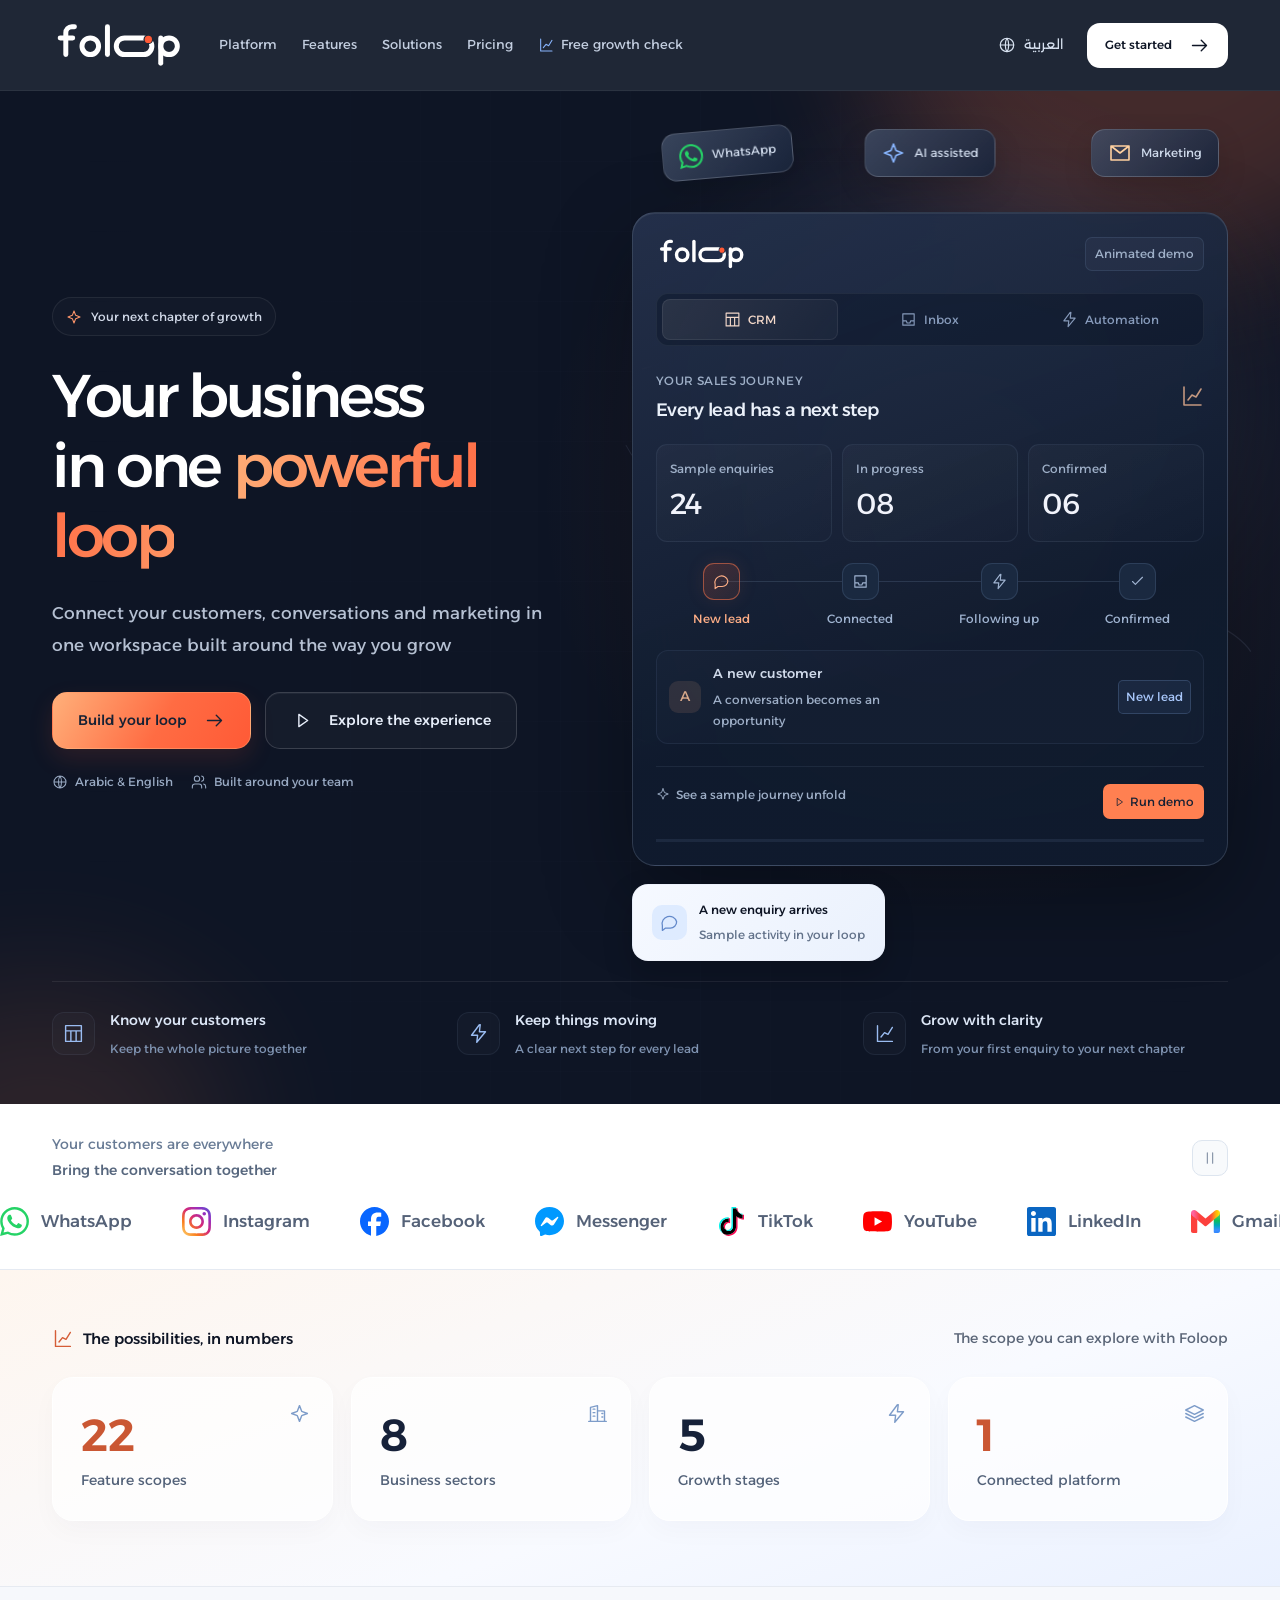
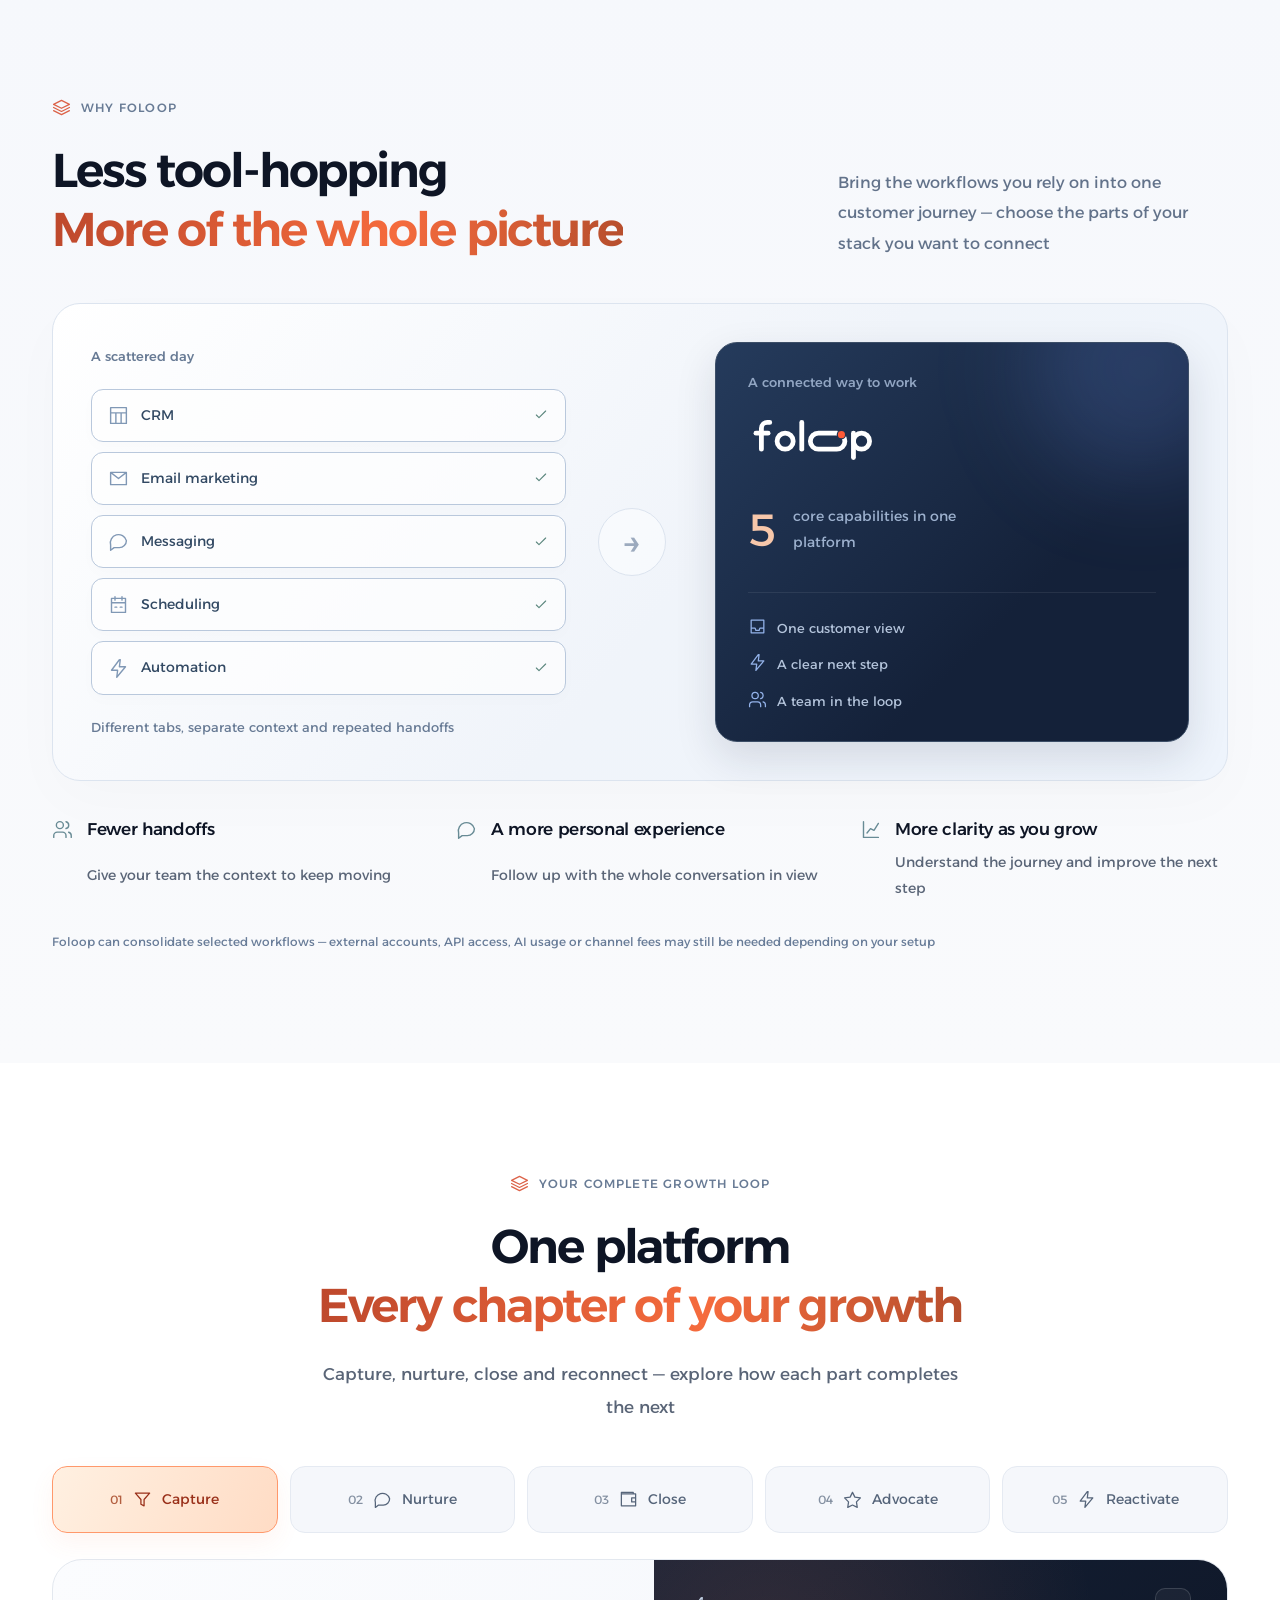
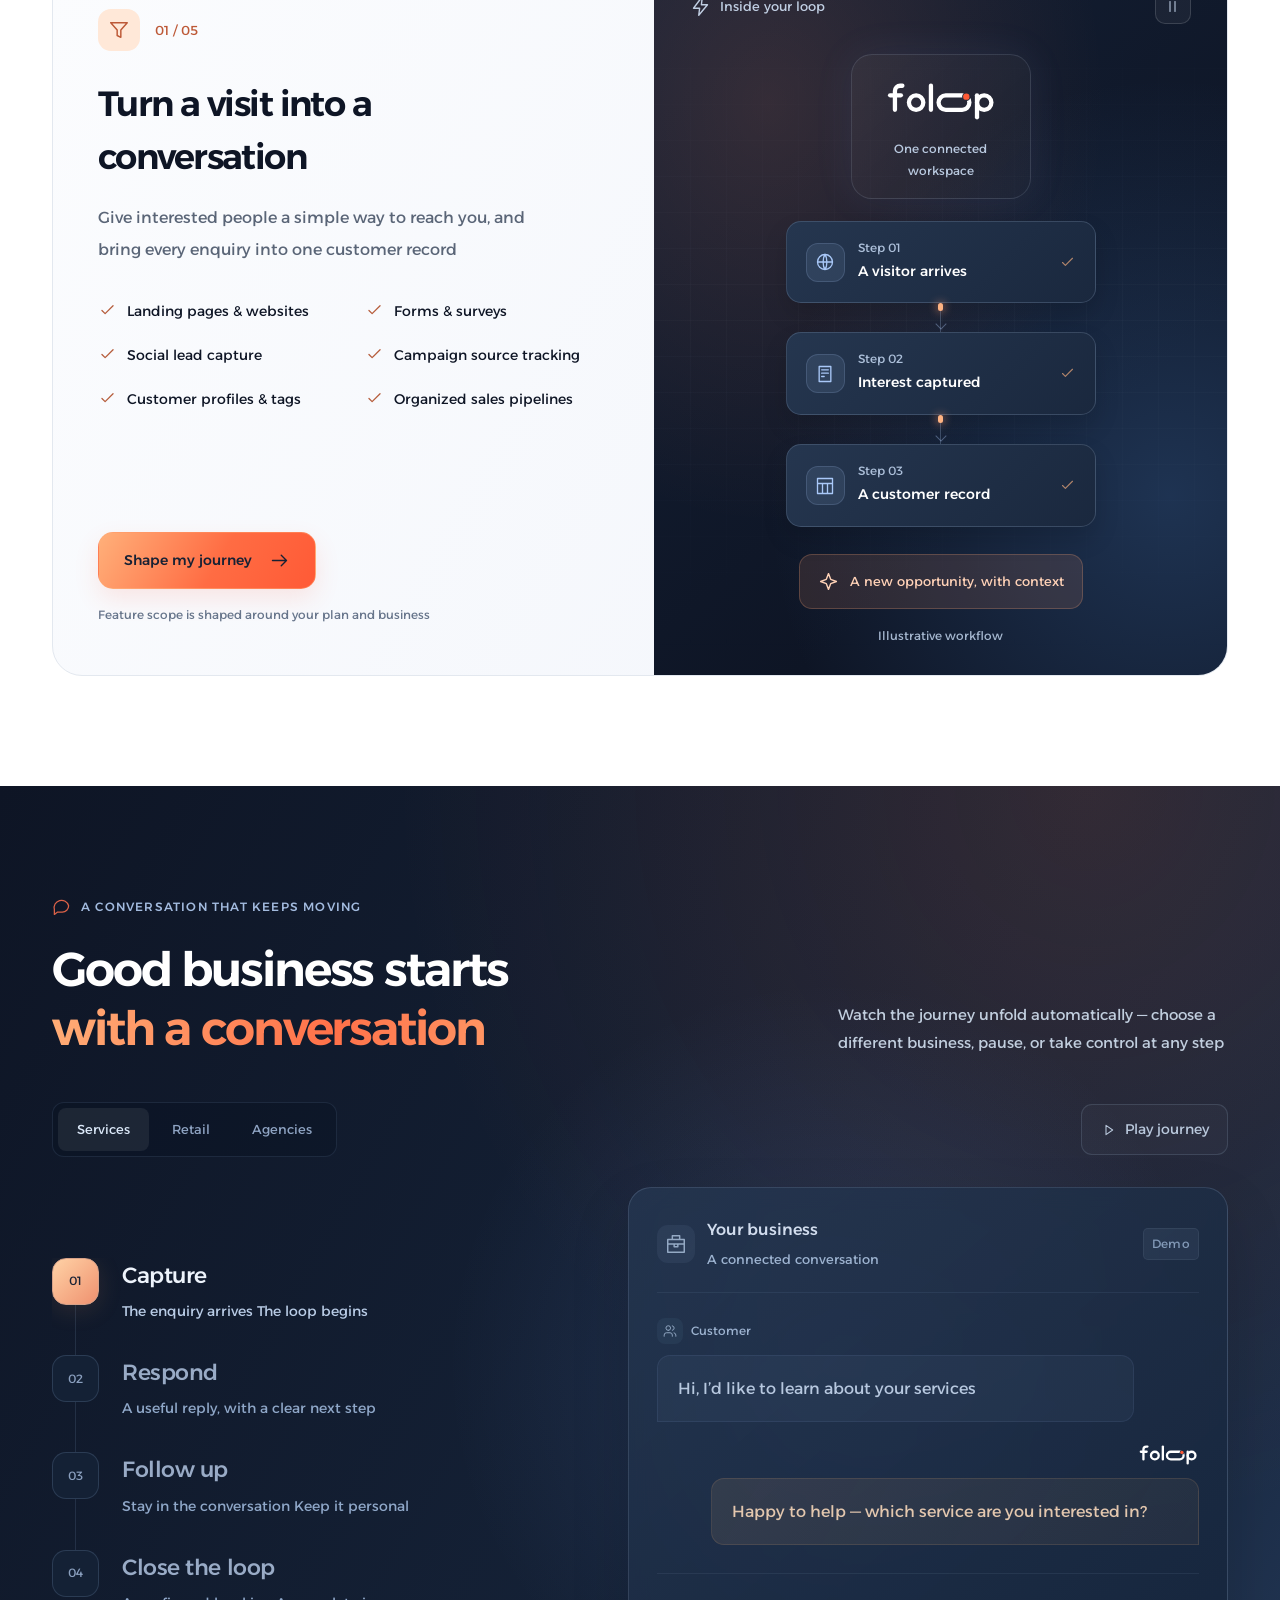
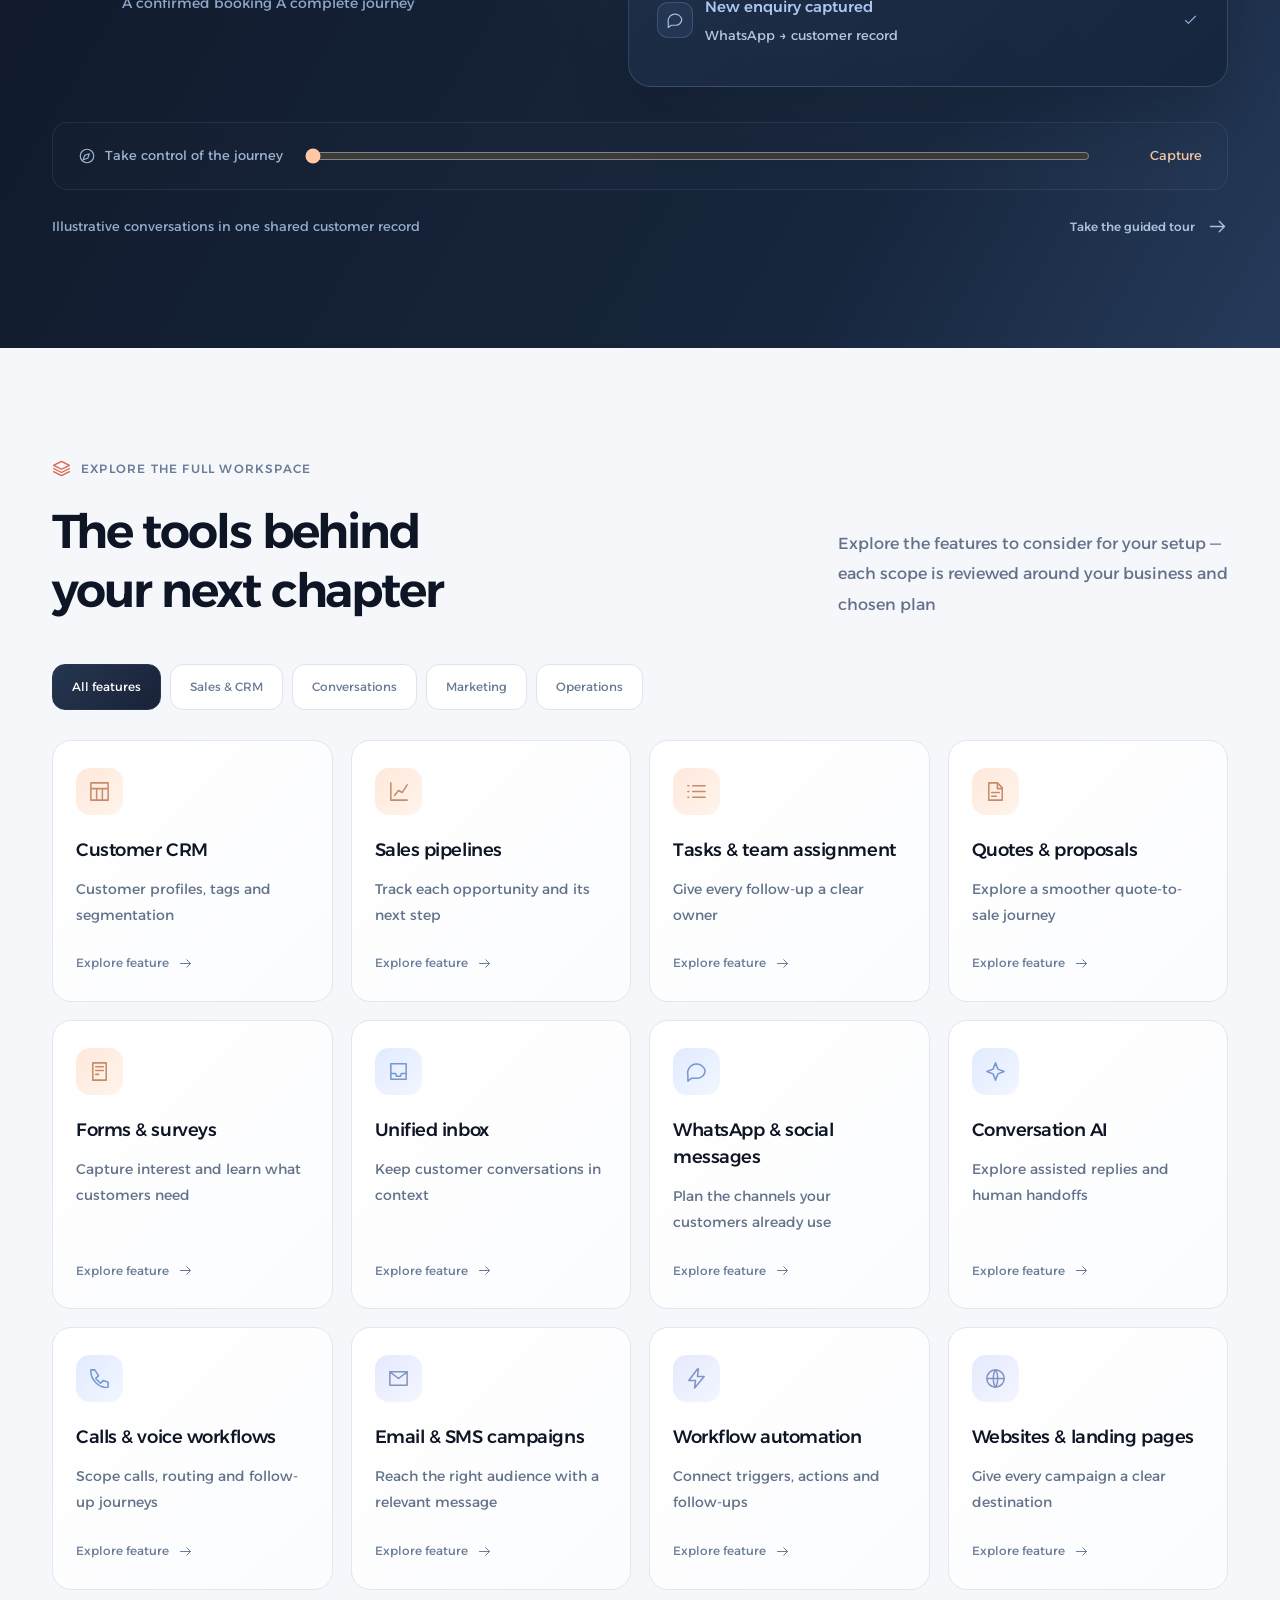
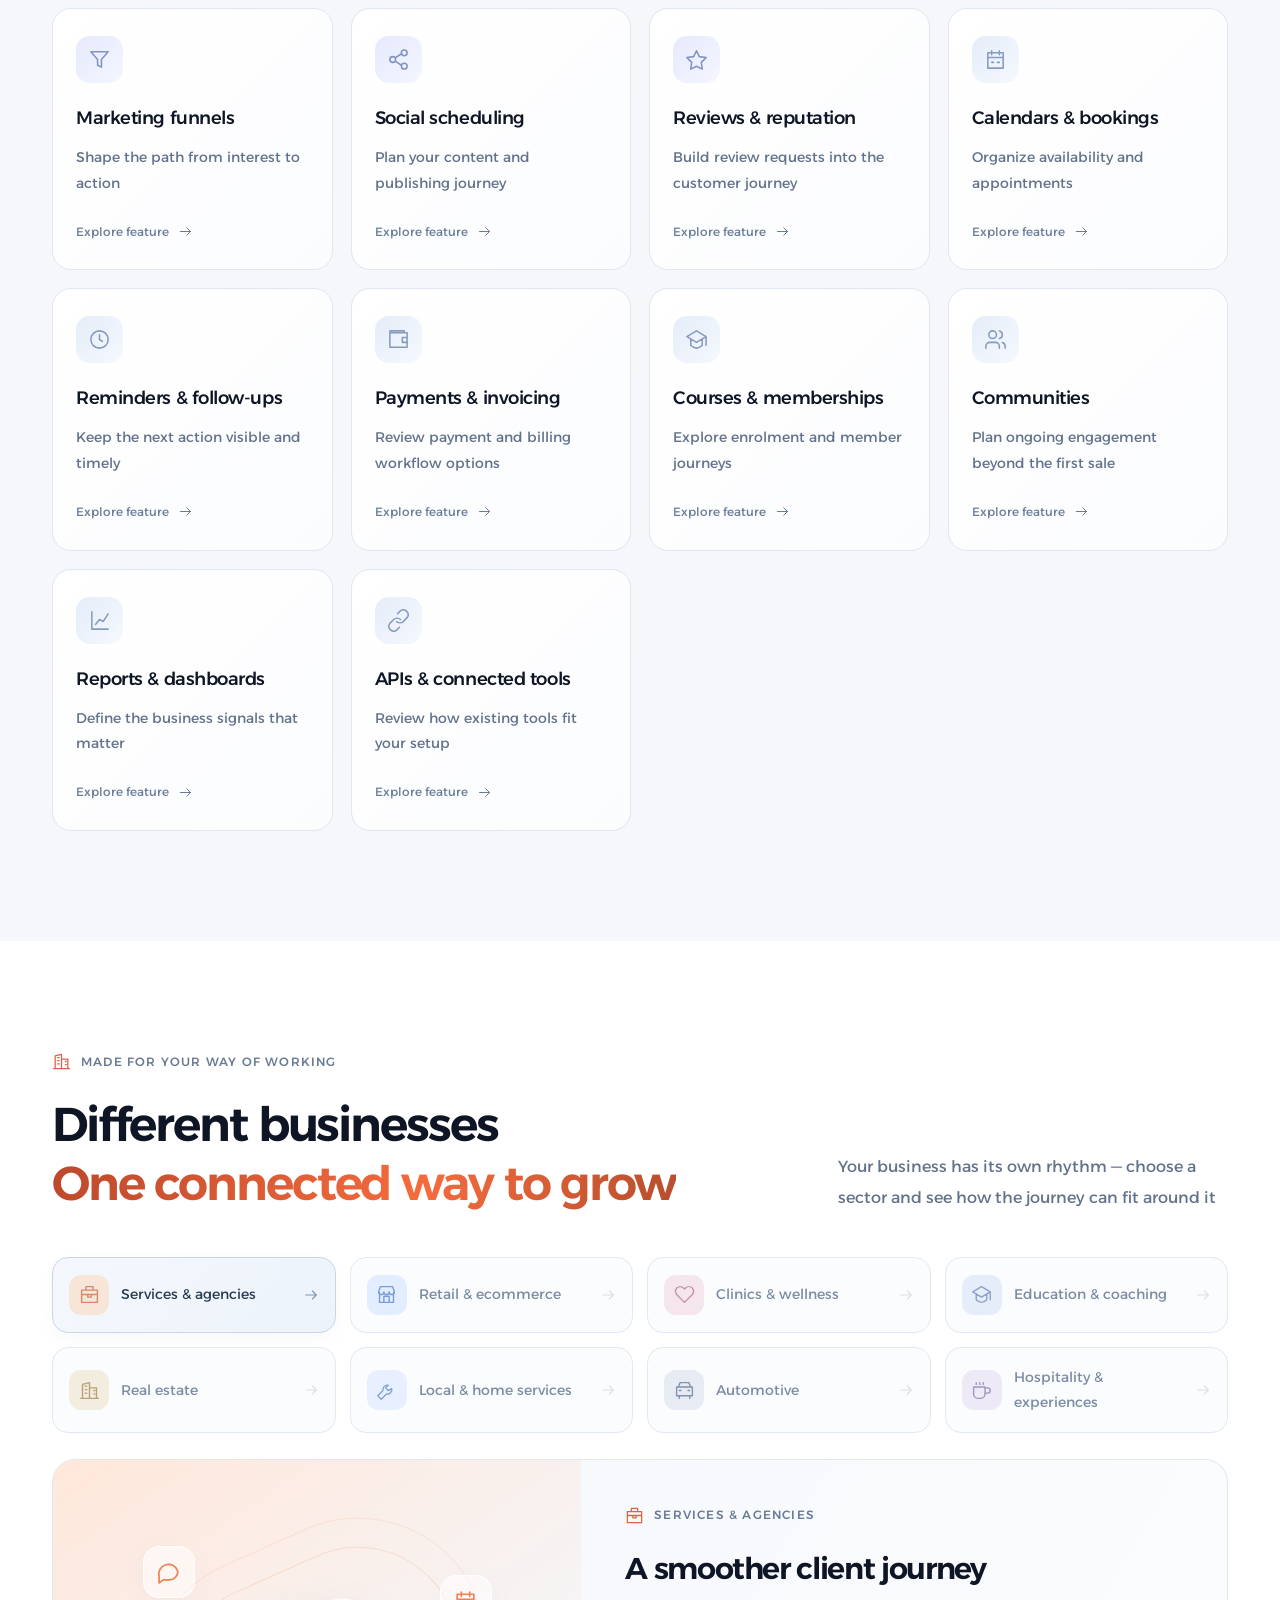
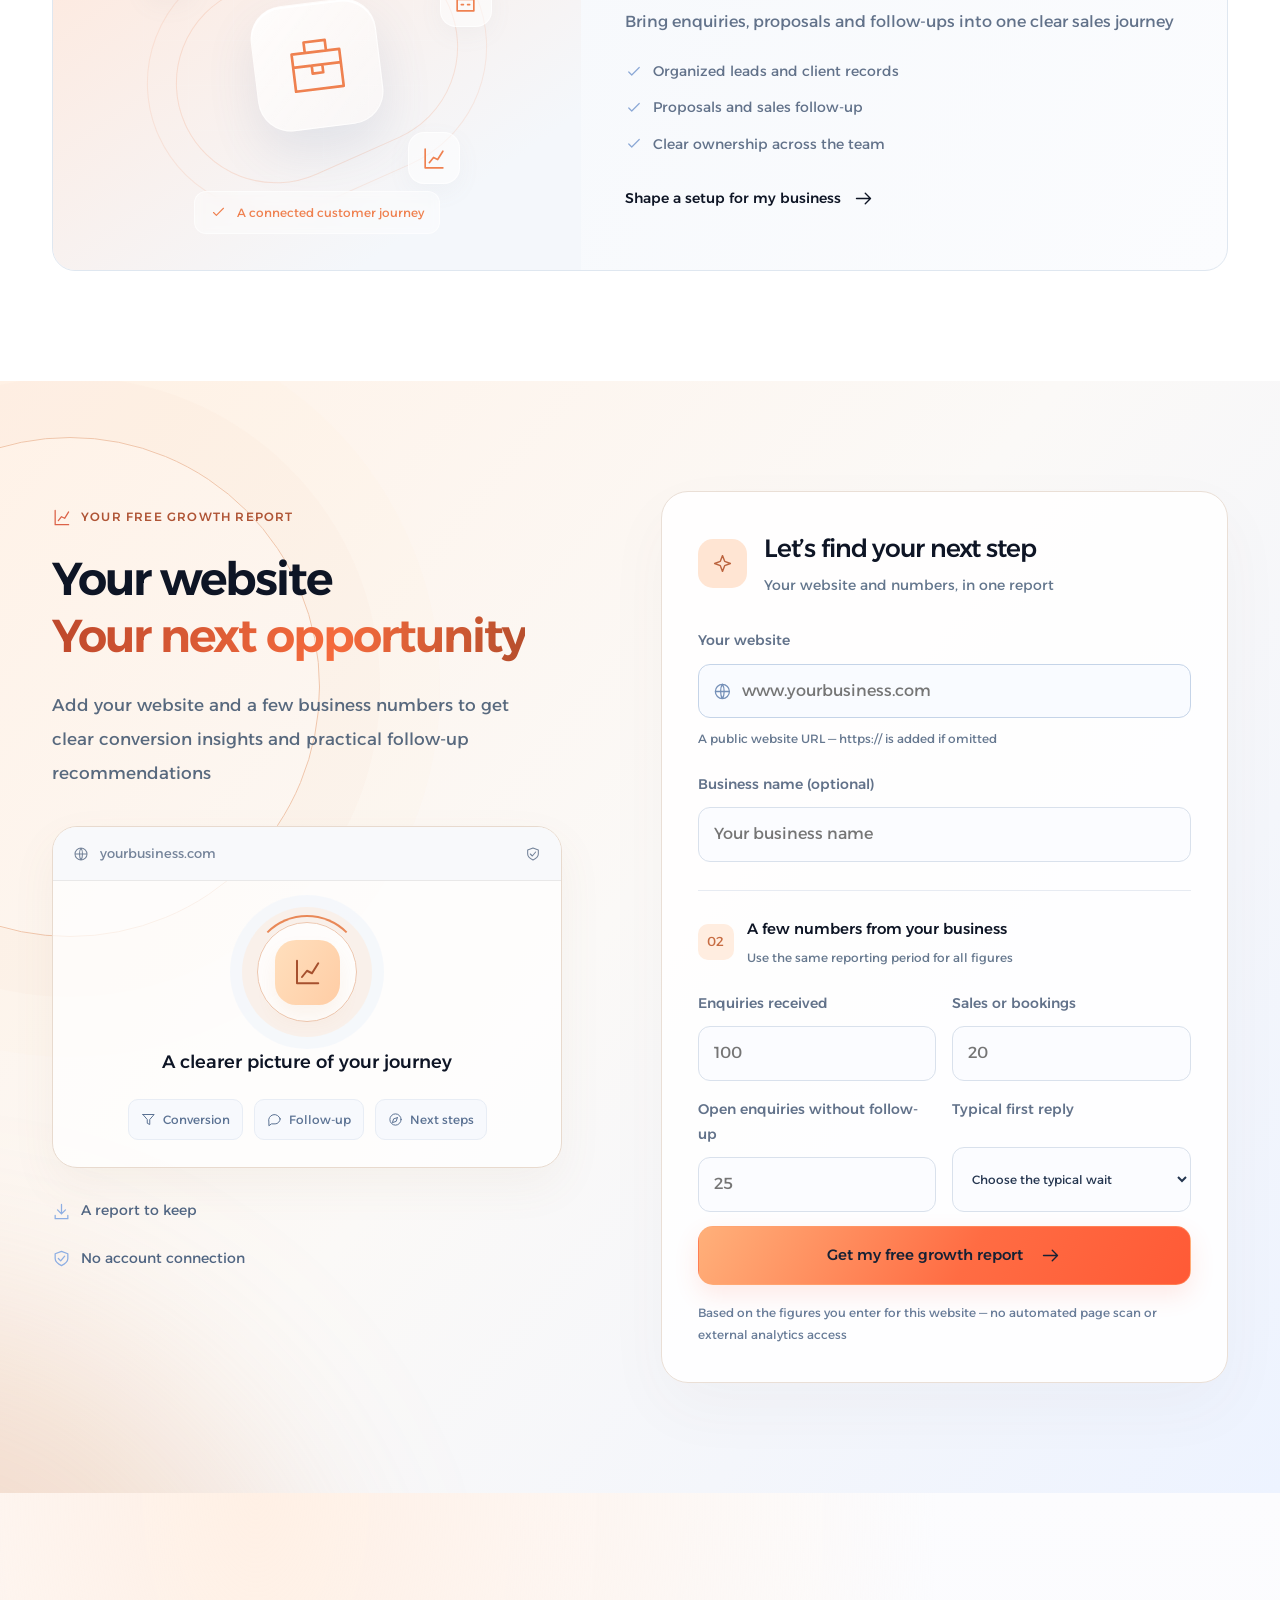
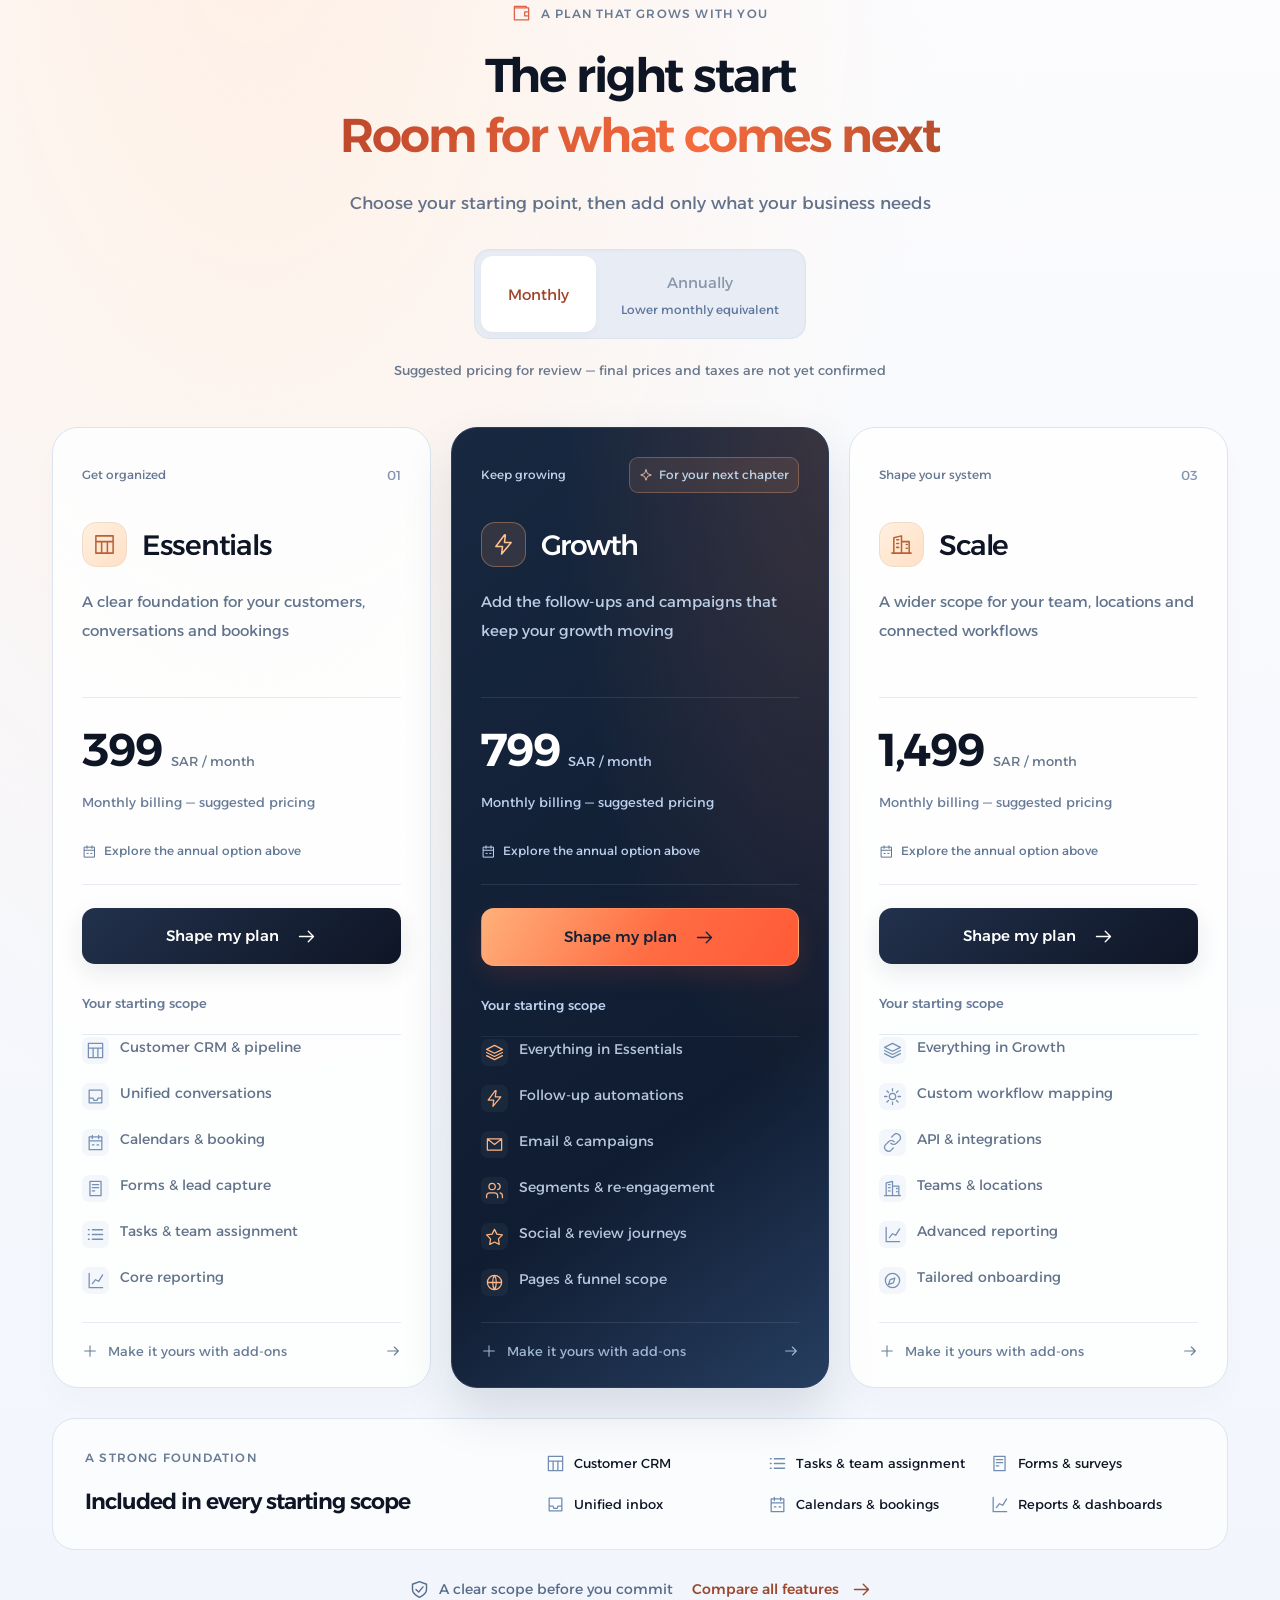
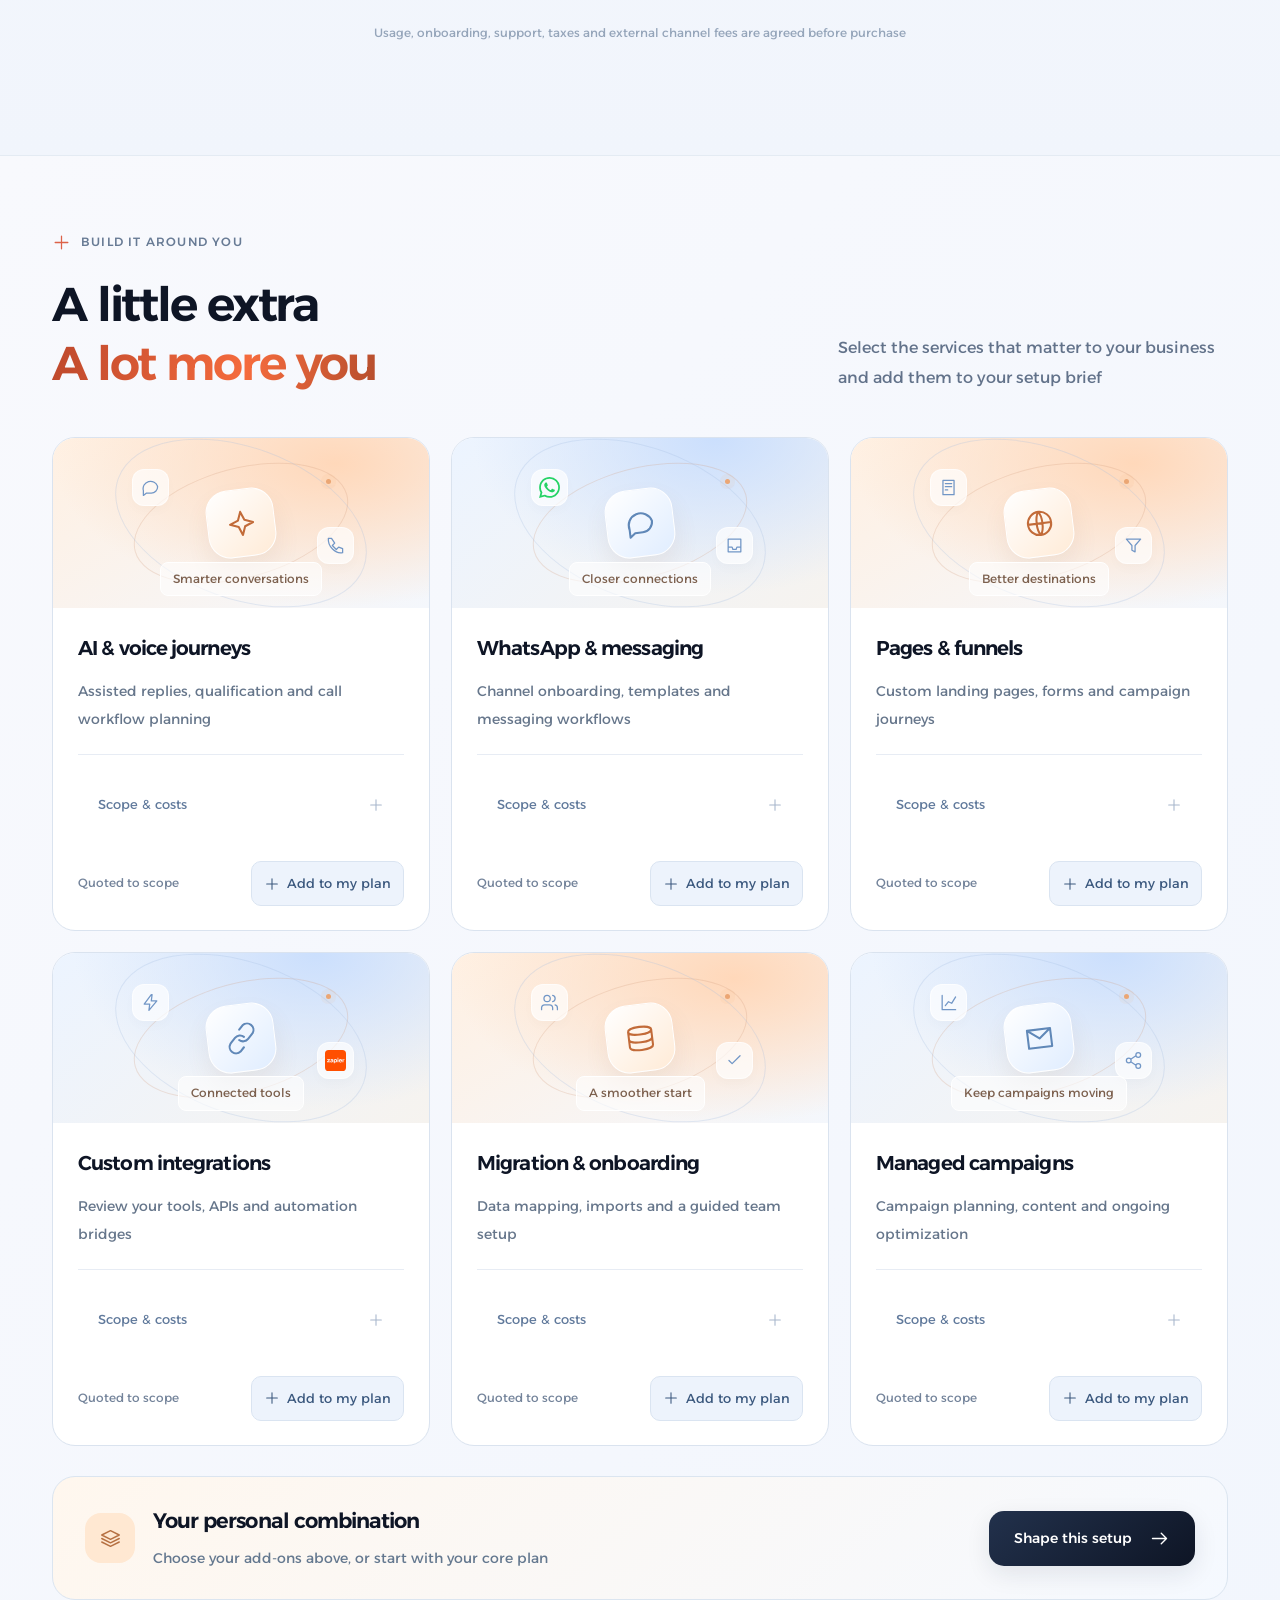
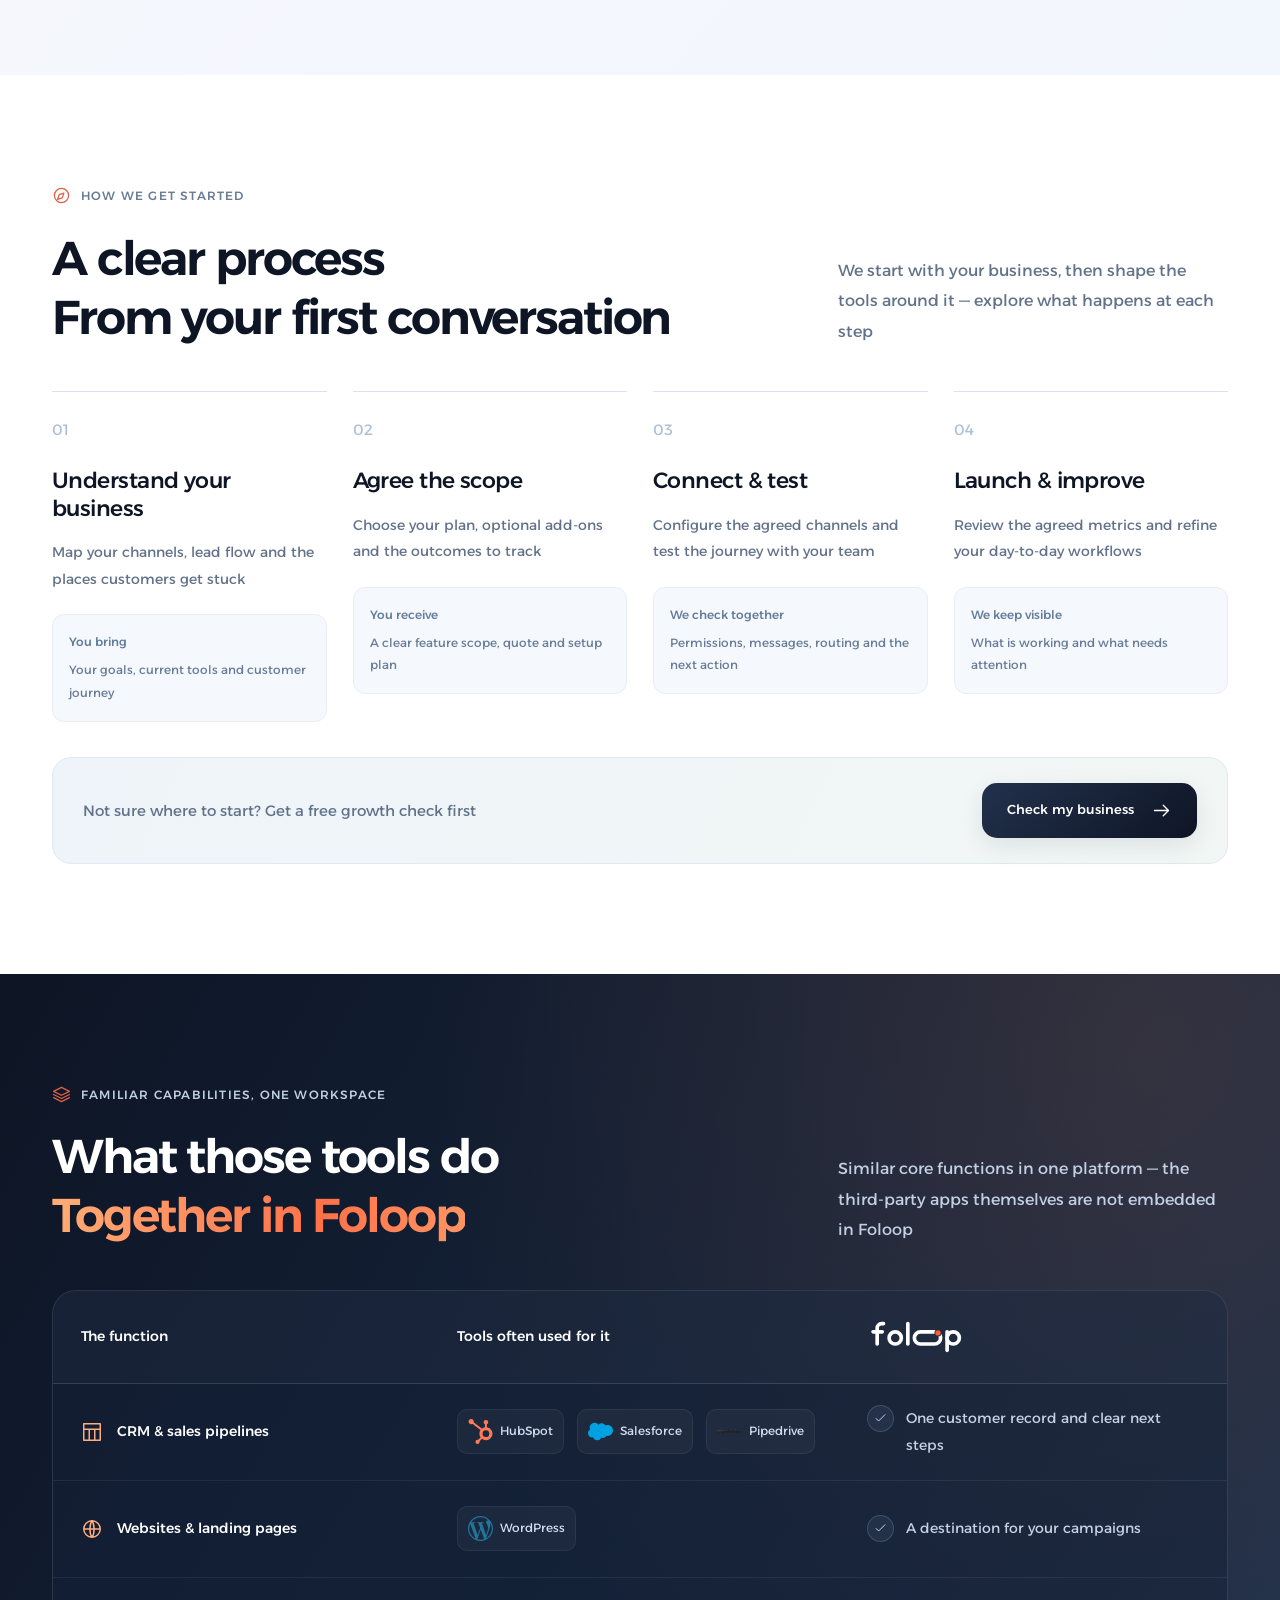
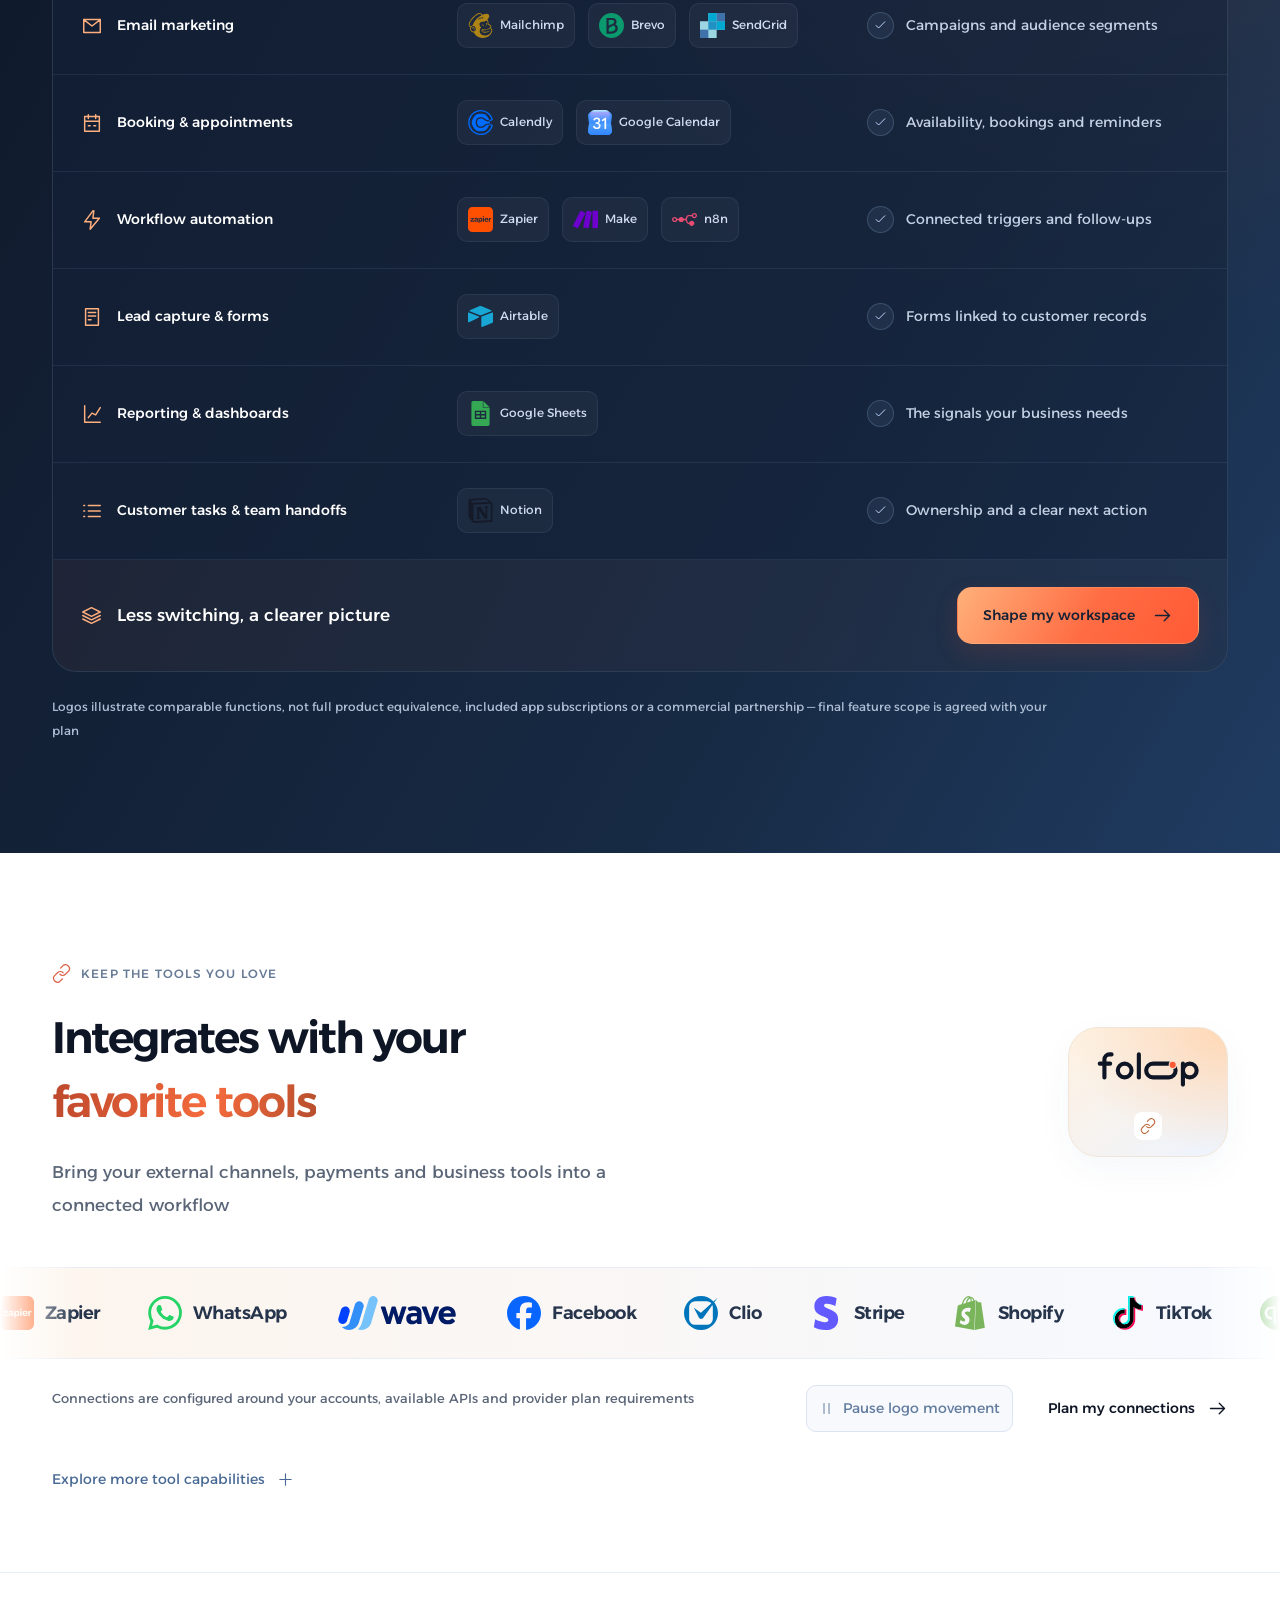
==== commit 067acef7: "Keep logo rails moving in seamless continuous loops" ====
--- a/docs/index.html
+++ b/docs/index.html
@@ -8,7 +8,7 @@
 <link rel="icon" href="assets/favicon.svg" type="image/svg+xml">
 <link rel="preconnect" href="https://fonts.googleapis.com"><link rel="preconnect" href="https://fonts.gstatic.com" crossorigin>
 <link href="https://fonts.googleapis.com/css2?family=Alexandria:wght@300;400;500;600;700;800&family=Noto+Sans+Arabic:wght@400;500;600;700&display=swap" rel="stylesheet">
-<link rel="stylesheet" href="styles.css?v=20261013-motion2"><link rel="stylesheet" href="refinements.css?v=20261013-motion2"><script src="experience.js?v=20261013-motion2" defer></script><script src="refinements.js?v=20261013-motion2" defer></script><script src="app.js?v=20261013-motion2" defer></script>
+<link rel="stylesheet" href="styles.css?v=20261013-loop3"><link rel="stylesheet" href="refinements.css?v=20261013-loop3"><script src="experience.js?v=20261013-motion2" defer></script><script src="refinements.js?v=20261013-motion2" defer></script><script src="app.js?v=20261013-motion2" defer></script>
 </head>
 <body>
 <a href="#main" class="skip-link">Skip to content / انتقل للمحتوى</a>
--- a/docs/styles.css
+++ b/docs/styles.css
@@ -5,7 +5,7 @@
 /* Immersive hero */
 .top-area{background:var(--ink);color:white;overflow:hidden}.premium-hero{position:relative;padding:66px 0 45px;isolation:isolate;--pointer-x:75%;--pointer-y:40%}.premium-hero:before{content:"";position:absolute;inset:0;z-index:-1;background:radial-gradient(600px circle at var(--pointer-x) var(--pointer-y),#e3765520,transparent 70%);transition:background .1s}.hero-aurora{position:absolute;inset:0;overflow:hidden;pointer-events:none;z-index:-2}.hero-aurora i{position:absolute;filter:blur(70px);opacity:.32;border-radius:50%;animation:aurora-drift 15s ease-in-out infinite alternate}.hero-aurora i:nth-child(1){width:600px;height:600px;background:#be5935;top:-420px;right:-180px}.hero-aurora i:nth-child(2){width:480px;height:380px;background:#315b94;right:5%;top:120px;animation-delay:-6s;opacity:.28}.hero-aurora i:nth-child(3){width:380px;height:300px;background:#415e92;left:-150px;bottom:-180px;opacity:.22;animation-delay:-10s}.hero-grid-lines{position:absolute;inset:0;z-index:-1;background-image:linear-gradient(#b6c3d706 1px,transparent 1px),linear-gradient(90deg,#b6c3d706 1px,transparent 1px);background-size:70px 70px;mask-image:linear-gradient(90deg,transparent,#0009,transparent)}.hero-grid{display:grid;grid-template-columns:.95fr 1.08fr;gap:55px;align-items:center}.hero-grid>*{min-width:0}.hero-copy{padding-bottom:28px}.hero-kicker{display:inline-flex;align-items:center;gap:9px;color:#d1d9e8;background:#ffffff05;border:1px solid #ffffff12;border-radius:30px;padding:8px 13px;font-size:12px;margin-bottom:25px}.hero-kicker svg{width:16px;height:16px;color:#ffc19e}.hero h1{font-weight:500;font-size:clamp(45px,4.7vw,69px);line-height:1.16;letter-spacing:-.055em}.hero h1 span{display:block}.hero-description{font-size:17px;line-height:1.9;max-width:530px;color:#b5c0d2;margin-top:26px}.hero-cta{display:flex;gap:14px;flex-wrap:wrap;margin-top:31px}.hero-proof{display:flex;flex-wrap:wrap;gap:18px;margin-top:22px;color:#98a9c2;font-size:12px}.hero-proof span{display:flex;align-items:center;gap:7px}.hero-proof svg{width:16px;height:16px}.premium-stage{height:590px;position:relative;display:flex;align-items:center;justify-content:center;direction:ltr;isolation:isolate}.stage-halo{position:absolute;width:450px;height:450px;border-radius:50%;background:radial-gradient(circle,#fa8e5830,transparent 70%);z-index:-2;filter:blur(25px)}.connection-lines{position:absolute;inset:-5px -55px;width:calc(100% + 110px);height:100%;color:#a3badb20;z-index:-1;stroke-width:1}.energy-path{stroke-dasharray:8 28;animation:energy-flow 8s linear infinite;opacity:.55}.hero-console{background:linear-gradient(160deg,#25324deb,#101b2ef5 65%);border:1px solid #b6c3d730;border-radius:23px;padding:23px;width:100%;box-shadow:0 30px 90px #0005,inset 0 1px #ffffff12;position:relative;z-index:4;backdrop-filter:blur(22px);direction:inherit}.console-toolbar{display:flex;justify-content:space-between;align-items:center;margin-bottom:21px}.console-toolbar img{width:92px;height:auto}.demo-pill{border:1px solid #7893bd2b;background:#8da4bf10;padding:5px 9px;border-radius:7px;color:#aebbd1;font-size:10px}.console-tabs{display:grid;grid-template-columns:repeat(3,1fr);gap:4px;background:#0710215c;border:1px solid #b6c3d713;border-radius:12px;padding:5px}.console-tabs button{background:none;color:#879bbb;display:flex;justify-content:center;align-items:center;gap:7px;border-radius:8px;padding:10px 7px;font-size:12px;transition:.25s}.console-tabs button.active{background:linear-gradient(120deg,#fff0eb17,#ffffff08);color:#f4d9ca;box-shadow:inset 0 0 0 1px #ffffff13}.console-tabs svg{width:17px;height:17px}.console-screen{padding-top:24px;min-height:299px}.console-heading{display:flex;justify-content:space-between;align-items:center;gap:10px}.console-heading>svg{color:#c39880;width:24px;height:24px}.console-heading span{font-size:10px;letter-spacing:.04em;color:#7f96b8;display:block;margin-bottom:7px}.console-heading h3{font-size:18px;font-weight:500;letter-spacing:-.025em;color:#eaf0f9}.console-metrics{display:grid;grid-template-columns:repeat(3,1fr);gap:10px;margin-top:23px}.console-metrics>div{border:1px solid #728aaa21;background:linear-gradient(155deg,#ffffff08,#ffffff02);border-radius:11px;padding:13px}.console-metrics span{font-size:10px;color:#8fa2bf;display:block}.console-metrics strong{font-size:29px;color:#f1f3fb;display:block;font-weight:400;line-height:1.65;letter-spacing:-.04em}.console-journey{display:grid;grid-template-columns:repeat(4,1fr);gap:6px;position:relative;margin:21px 0}.console-journey:before{content:"";position:absolute;left:12%;right:12%;top:18px;height:1px;background:#65799745}.console-journey button{background:none;padding:0;display:flex;flex-direction:column;align-items:center;gap:9px;color:#7890b3;font-size:9px;position:relative}.stage-block{width:37px;height:37px;display:grid;place-items:center;border:1px solid #607c9f42;border-radius:11px;background:#1a2940;transition:.25s}.stage-block svg{width:17px;height:17px}.console-journey button.active{color:#f7c7b3}.console-journey button.active .stage-block{background:linear-gradient(135deg,#ff987b25,#ff7e4d0f);border-color:#dd876355;box-shadow:0 0 20px #ff734d17}.console-lead{display:flex;align-items:center;gap:12px;border:1px solid #637c9f26;background:#617ba00a;border-radius:12px;padding:11px 12px}.lead-avatar{width:32px;height:32px;display:grid;place-items:center;background:#cb967226;border-radius:9px;font-size:14px;color:#d8a98b;flex-shrink:0}.console-lead strong{font-size:12px;color:#cfd9e9;font-weight:500;display:block}.console-lead div>span{font-size:9px;color:#7189aa;display:block;margin-top:3px}.lead-status{margin-left:auto;font-size:9px;border:1px solid #7a9acf40;color:#a8c7fa;background:#719fe814;padding:5px 7px;border-radius:5px;white-space:nowrap}.console-bottom{display:flex;align-items:center;justify-content:space-between;border-top:1px solid #8e9fba1c;margin-top:22px;padding-top:17px;gap:8px}.console-bottom>span{display:flex;gap:6px;align-items:center;font-size:10px;color:#7189aa}.console-bottom>span svg{width:14px;height:14px}.console-bottom button{background:#fda982;color:#172134;display:flex;gap:5px;align-items:center;font-size:10px;padding:7px 10px;border-radius:7px;white-space:nowrap}.console-bottom button svg{width:12px;height:12px}.orbit-chip{position:absolute;display:flex;align-items:center;gap:9px;padding:11px 16px;border:1px solid #ffffff28;background:linear-gradient(135deg,#435069c9,#19243be8);backdrop-filter:blur(12px);border-radius:14px;font-size:12px;color:#cfdaeb;box-shadow:0 12px 30px #0002;animation:gentle-float 6s ease-in-out infinite;z-index:6}.orbit-chip img,.orbit-chip svg{width:24px;height:24px}.chip-whatsapp{top:12px;left:30px;transform:rotate(-5deg)}.chip-mail{top:20px;right:9px;animation-delay:-2s}.chip-mail svg{color:#ffd1a0}.chip-ai{bottom:17px;right:-10px;animation-delay:-4s}.chip-ai svg{color:var(--teal)}.hero-live-card{position:absolute;bottom:27px;left:-22px;display:flex;align-items:center;gap:12px;z-index:7;padding:14px 19px;border:1px solid #ced8e726;background:linear-gradient(135deg,#f5f7ffef,#edf6f7f2);border-radius:16px;box-shadow:0 12px 30px #0003;animation:gentle-float 7s ease-in-out infinite -3s;color:var(--ink)}.live-icon{width:35px;height:35px;border-radius:10px;background:#e0eaff;display:grid;place-items:center;color:#6387c2}.live-icon svg{width:19px;height:19px}.hero-live-card strong{font-size:12px;display:block;font-weight:500}.hero-live-card div>span{font-size:10px;color:#8091a7;display:block;margin-top:3px}.hero-bottom{display:grid;grid-template-columns:repeat(3,1fr);gap:40px;border-top:1px solid #ffffff13;padding-top:26px;margin-top:20px}.hero-bottom-item{display:flex;gap:15px;align-items:center;font-size:14px}.hero-bottom-item b{font-weight:500;color:#dce6f6}.hero-bottom-item small{display:block;font-size:12px;color:#7f93b1;margin-top:5px}.hero-value-icon{width:43px;height:43px;background:#b3c5df08;border:1px solid #8ba2c11a;border-radius:12px;display:grid;place-items:center;color:#a2bad9;flex-shrink:0}.hero-value-icon svg{width:21px;height:21px}.console-message{display:flex;align-items:flex-start;gap:12px;padding:13px 15px;background:#ffffff06;border:1px solid #7c93b624;border-radius:13px;margin-top:15px;max-width:90%}.console-message p{font-size:13px;color:#b6c6de;line-height:1.75}.console-message img,.console-message svg{width:19px;height:19px;margin-top:3px}.console-message.reply{margin-left:auto;background:#ae755516;border-color:#ce906333}.console-message.reply svg{color:#f1bb91}.console-assignment{display:flex;gap:8px;align-items:center;font-size:11px;color:#7992b6;margin-top:20px}.console-assignment svg{width:16px;height:16px}.console-workflow{display:grid;gap:9px;margin-top:15px;position:relative}.console-workflow button{display:flex;align-items:center;gap:12px;background:#6487ae09;border:1px solid #6684a52d;border-radius:10px;padding:10px 13px;color:#89a1c5;text-align:left;transition:.2s}.console-workflow button div{flex:1}.console-workflow strong{display:block;font-size:12px;font-weight:500}.console-workflow span{display:block;font-size:10px;color:#667f9f;margin-top:2px}.console-workflow button>svg{width:19px;height:19px}.console-workflow button>svg:last-child{width:15px;height:15px}.console-workflow button.active{border-color:#ff94654f;background:#ed9b6b0c;color:#eac8b0}.screen-enter{animation:screen-enter .4s ease-out}
 /* Animated channel strip */
-.channel-rail{background:#fff;padding:28px 0 33px;overflow:hidden;border-bottom:1px solid #e5eaf2}.rail-heading{display:flex;align-items:center;justify-content:space-between;gap:30px;margin-bottom:23px}.rail-heading p{font-size:13px;line-height:1.8;color:#8290a6}.rail-heading strong{font-weight:500;color:#57677e}.rail-pause{padding:9px;border:1px solid #dde5ef;background:#f8fafc;border-radius:10px;color:#7d8aa0}.rail-pause svg{width:16px;height:16px}.marquee{display:flex;width:max-content;gap:50px;animation:marquee-scroll 40s linear infinite;direction:ltr}.marquee-group{display:flex;gap:50px;align-items:center;padding-right:0;flex-shrink:0}.rail-brand{display:flex;gap:12px;align-items:center;font-size:17px;font-weight:500;color:#556278;white-space:nowrap}.rail-brand img{width:29px;height:29px;transition:transform .3s}.rail-brand:hover img{transform:rotate(-8deg) scale(1.16)}.channel-rail:hover .marquee,.channel-rail.paused .marquee{animation-play-state:paused}.marquee .rail-brand{animation:logo-breathe 5s ease-in-out infinite}.marquee .rail-brand:nth-child(3n){animation-delay:-2s}img[src*='/snapchat.svg']{background:#fffc00;padding:3px;border-radius:7px}
+.channel-rail{background:#fff;padding:28px 0 33px;overflow:hidden;border-bottom:1px solid #e5eaf2}.rail-heading{display:flex;align-items:center;justify-content:space-between;gap:30px;margin-bottom:23px}.rail-heading p{font-size:13px;line-height:1.8;color:#8290a6}.rail-heading strong{font-weight:500;color:#57677e}.rail-pause{padding:9px;border:1px solid #dde5ef;background:#f8fafc;border-radius:10px;color:#7d8aa0}.rail-pause svg{width:16px;height:16px}.marquee{display:flex;width:max-content;gap:0;--logo-gap:50px;animation:marquee-scroll 40s linear infinite;direction:ltr;will-change:transform}.marquee-group{display:flex;gap:var(--logo-gap);align-items:center;justify-content:space-around;min-width:100vw;padding-inline-end:var(--logo-gap);flex-shrink:0}.rail-brand{display:flex;gap:12px;align-items:center;font-size:17px;font-weight:500;color:#556278;white-space:nowrap}.rail-brand img{width:29px;height:29px;transition:transform .3s}.rail-brand:hover img{transform:rotate(-8deg) scale(1.16)}.channel-rail.paused .marquee{animation-play-state:paused}.marquee .rail-brand{animation:logo-breathe 5s ease-in-out infinite}.marquee .rail-brand:nth-child(3n){animation-delay:-2s}img[src*='/snapchat.svg']{background:#fffc00;padding:3px;border-radius:7px}
 /* Why Foloop */
 .value-section{background:linear-gradient(180deg,#f6f8fc,#f9fafc);position:relative}.consolidation{display:grid;grid-template-columns:1fr 85px 1fr;gap:32px;align-items:center;padding:38px;border:1px solid #dce4ef;border-radius:28px;background:linear-gradient(130deg,#fff,#f0f4fa 55%,#eef4fc);box-shadow:0 20px 60px #17213405}.stack-label{font-size:13px;color:#8996aa;font-weight:500;margin-bottom:20px}.stack-options{display:grid;gap:10px}.stack-options button{padding:13px 16px;display:flex;align-items:center;gap:12px;background:#ffffffa8;border:1px solid #dfe6ef;border-radius:12px;color:#8493ab;text-align:left;font-size:14px;transition:.2s}.stack-options button.active{color:#324963;border-color:#b9c8dc;box-shadow:0 5px 15px #26354a04}.stack-options button>svg{width:21px;height:21px;color:#8098b5}.stack-check{margin-left:auto;opacity:0;color:#59857c}.stack-check svg{width:16px;height:16px}.stack-options button.active .stack-check{opacity:1}.scattered-tools>p{font-size:13px;margin-top:21px;color:#8594aa}.stack-equals{text-align:center;font-size:34px;color:#9caabe}.stack-equals span{display:grid;place-items:center;width:68px;height:68px;border:1px solid #dce4ef;border-radius:50%;background:#ffffff6b}.connected-tools{padding:28px 32px;background:linear-gradient(135deg,#23344a,#142133 65%);color:#fff;border:1px solid #3c4e67;border-radius:22px;box-shadow:0 16px 40px #17213420;position:relative;overflow:hidden}.connected-tools:after{content:"";position:absolute;right:-70px;top:-90px;width:230px;height:230px;background:#8dded029;filter:blur(45px);border-radius:50%;pointer-events:none}.connected-tools .stack-label{color:#91a5c2}.connected-logo img{width:130px;height:auto}.connected-count{display:flex;align-items:center;gap:17px;margin:24px 0;padding-bottom:22px;border-bottom:1px solid #ffffff13}.connected-count strong{font-size:45px;font-weight:400;color:#f7c7aa}.connected-count span{font-size:14px;color:#9db1ce;max-width:200px}.connected-mini{display:flex;gap:10px;font-size:13px;color:#b3c3da;margin-top:13px}.connected-mini svg{width:19px;height:19px;color:#7fa79f}.value-benefits{display:grid;grid-template-columns:repeat(3,1fr);gap:36px;margin-top:38px}.value-benefits>div{display:grid;grid-template-columns:25px 1fr;gap:10px}.value-benefits svg{color:#688b95}.value-benefits h3{font-size:17px;font-weight:500;letter-spacing:-.02em}.value-benefits p{grid-column:2;font-size:14px}.scope-note{font-size:12px;color:#8b99ad;max-width:930px;margin-top:30px;line-height:1.85}
 /* Product showroom */
@@ -28,18 +28,18 @@
 dialog{max-width:710px;width:calc(100% - 36px);max-height:90dvh;border:1px solid #e0e8f3;border-radius:24px;padding:43px;background:#fdfefe;color:var(--ink);box-shadow:0 40px 150px #0005;overflow:auto}dialog::backdrop{background:#0a1221d9;backdrop-filter:blur(8px)}.dialog-close{position:absolute;right:15px;top:14px;display:grid;place-items:center;border:1px solid #e3eaf3;border-radius:50%;background:#f6f8fc;color:#8398b4;font-size:24px;line-height:1;width:35px;height:35px}.dialog-eyebrow{font-size:11px;color:#9db0c7;letter-spacing:.08em;text-transform:uppercase;margin-bottom:18px}dialog h2{font-size:31px;font-weight:500;margin-bottom:22px}dialog p{font-size:15px;line-height:1.9;color:#8399b5}.dialog-brand{width:50px;height:50px;margin-bottom:25px}.dialog-brand img{width:100%;height:100%}.dialog-callout{padding:22px;background:linear-gradient(135deg,#f0f5fb,#f7fafc);border:1px solid #e4ecf5;border-radius:13px;color:#91a6c1;font-size:13px;margin:25px 0;line-height:1.9}.dialog-callout strong{display:block;font-size:14px;color:#6a84a5;margin-bottom:10px;font-weight:500}.dialog-actions{display:flex;flex-wrap:wrap;gap:12px;margin-top:25px}.dialog-actions .btn{font-size:13px}.tour-number{font-size:12px;color:#9ab0cb;margin-bottom:15px}.tour-visual{margin:25px 0;padding:25px;border-radius:17px;background:linear-gradient(135deg,#223650,#15243a);color:#c8d9ee;display:grid;align-content:center;gap:22px;font-size:16px;min-height:180px;line-height:1.9}.tour-visual span{font-size:12px;color:#7f9dbc}.tour-visual img{width:27px;height:27px}.tour-progress{display:flex;gap:7px;margin-top:25px}.tour-progress i{height:4px;border-radius:5px;background:#e5edf6;flex:1}.tour-progress i.active{background:#e7ae8e}.plan-form{display:grid;gap:23px;margin-top:28px}.plan-form fieldset{border:0;padding:0;margin:0}.plan-form legend{font-size:14px;font-weight:500;color:#728ba9;margin-bottom:16px}.form-checks{display:grid;grid-template-columns:1fr 1fr;gap:14px}.form-checks label{display:flex;align-items:center;gap:10px;font-size:13px;color:#8ba1be;line-height:1.7}.form-checks input{width:17px;height:17px;accent-color:#dcad8f;flex-shrink:0}.plan-result{background:#f1f6fc;border:1px solid #e4edf7;border-radius:15px;padding:24px;margin-top:28px}.plan-result h3{font-size:22px;margin-bottom:17px;font-weight:500}.plan-result p{font-size:13px}.plan-result ul{font-size:14px;color:#8ba1be;line-height:1.9}.comparison-scroll{overflow:auto;margin-top:25px;max-height:50dvh}.comparison{width:100%;border-collapse:collapse;font-size:12px;min-width:490px}.comparison th,.comparison td{border-bottom:1px solid #e2ebf5;padding:14px 9px;text-align:left}.comparison thead th{font-weight:500;background:#f5f8fc;position:sticky;top:0}.comparison tbody th{font-weight:400;font-size:12px;color:#849dbb}.comparison td{color:#9ab0ca;font-size:11px}.comparison th>span{display:flex;align-items:center;gap:9px}.comparison svg{width:17px;height:17px;color:#91b0db}.privacy-list{padding-inline-start:20px;color:#8da5c2;display:grid;gap:13px;font-size:14px;line-height:1.9}.no-scroll{overflow:hidden}#toast{position:fixed;left:50%;bottom:25px;transform:translate(-50%,20px);background:#192c46;color:#d3e2f4;border:1px solid #5b789b;padding:14px 25px;border-radius:14px;opacity:0;pointer-events:none;transition:.2s;z-index:70;font-size:13px;width:max-content;max-width:90%}#toast.visible{opacity:1;transform:translate(-50%,0)}
 /* Arabic and animation */
 html[dir=rtl] body{font-family:'Noto Sans Arabic',Arial,sans-serif}html[dir=rtl] h1,html[dir=rtl] h2,html[dir=rtl] h3,html[dir=rtl] h4{font-family:Alexandria,Arial,sans-serif;letter-spacing:-.025em;line-height:1.5}html[dir=rtl] .hero h1{font-size:clamp(43px,4.3vw,64px);line-height:1.5}html[dir=rtl] .eyebrow{letter-spacing:0}html[dir=rtl] .premium-stage{direction:rtl}html[dir=rtl] .console-workflow button,html[dir=rtl] .stack-options button,html[dir=rtl] .journey-step,html[dir=rtl] .feature-card,html[dir=rtl] .sector-option,html[dir=rtl] .integration-card,html[dir=rtl] .footer-column button{text-align:right}html[dir=rtl] .lead-status,html[dir=rtl] .stack-check,html[dir=rtl] .sector-option>svg,html[dir=rtl] .event-check{margin-left:0;margin-right:auto}html[dir=rtl] .journey-steps:before{left:auto;right:23px}html[dir=rtl] .journey-message.response,html[dir=rtl] .console-message.reply{margin-left:0;margin-right:auto}html[dir=rtl] .journey-scrubber>span{text-align:left}html[dir=rtl] .faq-list p{padding:0 0 25px 25px}html[dir=rtl] .comparison th,html[dir=rtl] .comparison td{text-align:right}html[dir=rtl] .product-ui{font-family:Alexandria,Arial,sans-serif}html[dir=rtl] .console-journey:before{left:12%;right:12%}html[dir=rtl] .stack-equals span{transform:scaleX(-1)}
-@keyframes aurora-drift{from{transform:translate(0,0) scale(1)}to{transform:translate(90px,35px) scale(1.15)}}@keyframes energy-flow{to{stroke-dashoffset:-144}}@keyframes gentle-float{0%,100%{translate:0 0}50%{translate:0 -10px}}@keyframes marquee-scroll{to{transform:translateX(calc(-50% - 25px))}}@keyframes logo-breathe{0%,100%{opacity:1}50%{opacity:.78}}@keyframes screen-enter{from{opacity:.2;transform:translateY(5px)}to{opacity:1;transform:translateY(0)}}@keyframes bubble-enter{from{opacity:0;transform:translateY(10px)}to{opacity:1;transform:translateY(0)}}@keyframes chart-grow{from{transform:scaleY(.25);transform-origin:bottom}to{transform:scaleY(1);transform-origin:bottom}}@keyframes footer-light{from{opacity:.75}to{opacity:1}}@keyframes wordmark-glow{from{opacity:.65}to{opacity:1}}
+@keyframes aurora-drift{from{transform:translate(0,0) scale(1)}to{transform:translate(90px,35px) scale(1.15)}}@keyframes energy-flow{to{stroke-dashoffset:-144}}@keyframes gentle-float{0%,100%{translate:0 0}50%{translate:0 -10px}}@keyframes marquee-scroll{to{transform:translate3d(-50%,0,0)}}@keyframes logo-breathe{0%,100%{opacity:1}50%{opacity:.78}}@keyframes screen-enter{from{opacity:.2;transform:translateY(5px)}to{opacity:1;transform:translateY(0)}}@keyframes bubble-enter{from{opacity:0;transform:translateY(10px)}to{opacity:1;transform:translateY(0)}}@keyframes chart-grow{from{transform:scaleY(.25);transform-origin:bottom}to{transform:scaleY(1);transform-origin:bottom}}@keyframes footer-light{from{opacity:.75}to{opacity:1}}@keyframes wordmark-glow{from{opacity:.65}to{opacity:1}}
 /* Responsive composition */
 @media(min-width:1550px){.hero-grid{gap:75px}.hero h1{font-size:74px}.premium-stage{height:625px}.console-screen{min-height:320px}.hero-console{padding:28px}.console-heading h3{font-size:20px}.console-metrics span{font-size:12px}}
 @media(max-width:1200px){.container{padding:0 36px}.nav{gap:25px}.nav-links{gap:19px}.nav-links a{font-size:12px}.nav-actions{gap:12px}.brand{width:122px}.hero-grid{gap:36px;grid-template-columns:.95fr 1.05fr}.hero h1{font-size:54px}.hero-description{font-size:16px}.hero-cta .btn{font-size:12px;padding:16px 20px}.premium-stage{height:580px}.hero-console{padding:21px}.console-heading h3{font-size:17px}.chip-whatsapp{left:7px}.chip-mail{right:-5px}.hero-live-card{left:-10px;bottom:26px;padding:13px 16px}.hero-bottom{gap:27px}.hero-bottom-item{font-size:13px;gap:12px}.hero-bottom-item small{font-size:11px}.section-head{gap:40px}.section-head>p{font-size:15px;max-width:345px}.showroom{gap:35px;padding:34px;grid-template-columns:.9fr 1.1fr}.showroom-copy h3{font-size:30px}.product-ui{padding:20px}.product-ui-header{font-size:16px}.lead-card b{font-size:12px}.lead-card p{font-size:10px}.lead-card-bottom span{font-size:9px}.journey-layout{gap:50px}.feature-grid{gap:15px}.feature-card{padding:23px 20px}.feature-card h3{font-size:17px}.sector-options{gap:11px}.sector-option{font-size:12px;padding:15px 12px;gap:10px}.sector-option-icon{width:35px;height:35px}.sector-detail-copy{padding:37px}.growth-layout{gap:50px}.growth-form-card{padding:29px}.price-card{padding:28px}.quote-price strong{font-size:42px}.price-card>p{font-size:14px;min-height:90px}.recommend{font-size:9px;right:17px;top:29px}.price-card li{font-size:13px}.integration-grid{grid-template-columns:repeat(4,1fr)}.integrations-toolbar{flex-direction:column;align-items:stretch}.search-box{max-width:320px}.footer-main{gap:35px}.faq-layout{gap:65px}html[dir=rtl] .hero h1{font-size:50px}}
 @media(max-width:1000px){.nav-links{display:none}.nav-actions{margin-left:auto}.menu-btn{display:block}.nav{min-height:80px}.nav.open .nav-links{display:flex;position:absolute;top:80px;left:0;right:0;background:#14243a;padding:25px 36px;gap:20px 30px;flex-wrap:wrap;border-bottom:1px solid #7698be22}.nav-links a{font-size:14px}.hero-grid{gap:27px}.hero h1{font-size:47px}.hero-description{font-size:15px}.hero-kicker{font-size:10px}.hero-cta{gap:12px}.hero-cta .btn{font-size:12px;padding:14px 19px;min-height:49px}.premium-stage{height:580px}.hero-console{padding:18px}.console-heading h3{font-size:16px}.console-heading span{font-size:9px}.console-tabs button{font-size:11px;gap:6px;padding:9px 5px}.console-metrics{gap:7px}.console-metrics>div{padding:10px}.console-metrics span{font-size:9px}.console-journey button{font-size:8px}.console-lead{padding:10px;gap:9px}.lead-status{font-size:8px}.console-lead strong{font-size:11px}.console-lead div>span{font-size:8px}.console-screen{min-height:288px}.console-bottom>span{font-size:9px}.orbit-chip{font-size:10px;padding:10px 13px}.chip-whatsapp{top:18px}.chip-mail{top:27px}.chip-ai{bottom:23px}.hero-live-card{left:-9px;bottom:24px;padding:11px 13px}.hero-live-card strong{font-size:10px}.hero-live-card div>span{font-size:9px}.hero-proof{font-size:11px}.hero-bottom-item{font-size:12px}.hero-bottom-item small{font-size:10px}.section{padding:85px 0}.section-heading{font-size:38px}.consolidation{gap:20px;padding:30px;grid-template-columns:1fr 60px 1fr}.stack-equals span{width:52px;height:52px}.connected-tools{padding:26px}.showroom{gap:28px;padding:28px}.showroom-copy h3{font-size:28px}.showroom-copy p{font-size:14px}.checklist li{font-size:12px}.product-ui{padding:17px}.pipeline-columns{gap:7px}.pipeline-column>div:first-child{font-size:10px}.lead-card{padding:11px 8px}.lead-card b{font-size:11px}.lead-card p{font-size:9px}.lead-card-bottom{margin-top:16px;gap:3px}.lead-card-bottom span{font-size:8px}.lead-card-bottom img{width:15px;height:15px}.platform-tab{font-size:12px;padding:14px 12px;gap:8px}.platform-tab svg{width:17px;height:17px}.platform-footnotes h4{font-size:14px}.platform-footnotes p{font-size:13px}.journey-layout{gap:32px}.journey-preview{padding:23px}.journey-step{gap:17px}.journey-step h3{font-size:20px}.journey-step p{font-size:13px}.journey-message{font-size:14px}.feature-grid{grid-template-columns:repeat(3,1fr)}.feature-card h3{font-size:17px}.sector-options{grid-template-columns:repeat(4,1fr)}.sector-option{display:flex;flex-direction:column;align-items:flex-start;gap:10px;font-size:12px}.sector-option>svg{display:none}.sector-detail-copy{padding:30px}.sector-detail-copy h3{font-size:27px}.sector-detail-copy p{font-size:14px}.sector-illustration{min-height:380px}.sector-detail-copy li{font-size:13px}.growth-layout{gap:35px}.growth-copy .section-heading{font-size:36px}.growth-copy .section-intro{font-size:14px}.growth-form-card{padding:27px}.growth-form-card h3{font-size:23px}.growth-fields{gap:17px 13px}.form-field{font-size:12px}.growth-fields label:nth-child(4) select{font-size:11px}.pricing-grid{gap:15px}.price-card{padding:25px}.price-card h3{font-size:26px}.price-card>p{font-size:13px;min-height:97px}.quote-price strong{font-size:38px}.quote-price>span{font-size:10px}.quote-note{font-size:11px}.price-card li{font-size:12px;gap:9px}.recommend{font-size:8px;padding:4px 7px;right:15px;top:25px}.plan-addons{font-size:11px}.addon-grid{grid-template-columns:repeat(2,1fr)}.start-grid{grid-template-columns:repeat(2,1fr);gap:35px}.integrations-hero{gap:30px}.integrations-orbit{height:330px}.orbit-ring{width:280px;height:170px}.orbit-ring.second{width:360px;height:250px}.orbit-app{width:59px;height:59px;border-radius:17px}.orbit-app img{width:27px;height:27px}.orbit-logo{width:125px;height:87px}.orbit-logo img{width:85px}.a1{left:16%}.a3{right:2%}.a6{left:1%}.faq-layout{grid-template-columns:.7fr 1.3fr;gap:40px}.faq-layout h2{font-size:34px}.faq-list summary{font-size:14px}.faq-list p{font-size:13px}.footer-main{gap:30px;grid-template-columns:1.2fr 1fr 1fr 1fr}.footer-column a,.footer-column button{font-size:12px}.footer-brand p{font-size:13px}html[dir=rtl] .nav-actions{margin-right:auto;margin-left:0}html[dir=rtl] .hero h1{font-size:45px}}
 @media(max-width:780px){.container{padding:0 28px}.hero-grid{grid-template-columns:1fr;gap:23px}.hero-copy{text-align:center;max-width:620px;margin:0 auto;padding-bottom:0}.hero-kicker{font-size:12px;margin-bottom:23px}.hero h1{font-size:58px;max-width:600px}.hero-description{font-size:16px;max-width:540px;margin:23px auto 0}.hero-cta{justify-content:center;margin-top:27px}.hero-cta .btn{font-size:14px;padding:16px 24px}.hero-proof{justify-content:center;font-size:12px}.premium-stage{max-width:550px;width:100%;margin:0 auto;height:575px}.hero-console{padding:25px}.console-heading h3{font-size:20px}.console-heading span{font-size:11px}.console-tabs button{font-size:14px;gap:8px;padding:11px}.console-metrics>div{padding:13px}.console-metrics span{font-size:11px}.console-metrics strong{font-size:31px}.console-journey button{font-size:11px}.console-lead strong{font-size:13px}.console-lead div>span{font-size:11px}.lead-status{font-size:10px}.console-bottom>span{font-size:11px}.console-bottom button{font-size:12px;padding:8px 13px}.console-heading>svg{width:25px;height:25px}.hero-live-card{left:-7px;bottom:2px}.hero-live-card strong{font-size:12px}.hero-live-card div>span{font-size:11px}.orbit-chip{font-size:12px;padding:10px 15px}.chip-whatsapp{left:23px;top:0}.chip-mail{right:13px;top:4px}.chip-ai{bottom:1px;right:-5px}.hero-bottom{gap:25px;margin-top:32px}.hero-bottom-item{flex-direction:column;align-items:flex-start;font-size:12px;gap:11px}.hero-bottom-item small{font-size:11px}.hero-value-icon{width:38px;height:38px}.section-head{display:block;margin-bottom:32px}.section-head>p{margin-top:23px;max-width:530px;font-size:15px}.section-heading{font-size:39px}.consolidation{grid-template-columns:1fr 60px 1fr;gap:15px;padding:25px}.stack-options button{padding:13px 12px;font-size:12px}.connected-tools{padding:22px}.connected-mini{font-size:12px}.connected-count{gap:12px}.connected-count strong{font-size:39px}.connected-count span{font-size:12px}.stack-label{font-size:12px}.value-benefits{gap:25px}.value-benefits h3{font-size:16px}.value-benefits p{font-size:13px}.showroom{grid-template-columns:1fr;gap:30px;padding:33px}.showroom-copy{max-width:580px}.showroom-copy h3{font-size:32px}.showroom-copy p{font-size:15px;max-width:560px}.checklist li{font-size:14px}.product-ui{padding:25px;min-height:340px}.product-ui-header{font-size:18px}.pipeline-columns{gap:14px}.pipeline-column>div:first-child{font-size:12px}.lead-card{padding:15px}.lead-card b{font-size:14px}.lead-card p{font-size:12px}.lead-card-bottom img{width:20px;height:20px}.lead-card-bottom span{font-size:11px}.platform-tabs{gap:4px}.platform-tab{font-size:12px;flex-shrink:0}.platform-footnotes{gap:25px}.journey-layout{gap:30px;grid-template-columns:1fr}.journey-steps{display:grid;grid-template-columns:repeat(4,1fr);gap:14px}.journey-steps:before{display:none}.journey-step{display:flex;flex-direction:column;gap:12px;padding:0}.journey-step h3{font-size:17px;margin:0 0 9px}.journey-step p{font-size:12px;line-height:1.9}.step-number{width:38px;height:38px;border-radius:11px}.journey-preview{min-height:430px;max-width:100%;padding:30px}.journey-message{font-size:16px;max-width:80%}.journey-message.response{max-width:82%}.journey-scrubber{padding:19px}.journey-bottom{flex-direction:column;align-items:flex-start;gap:18px}.feature-grid{grid-template-columns:repeat(2,1fr);gap:15px}.feature-card{padding:25px}.feature-card h3{font-size:18px}.feature-card p{font-size:14px}.sector-options{gap:12px}.sector-option{font-size:12px;padding:17px}.sector-option-icon{width:40px;height:40px}.sector-detail{grid-template-columns:.8fr 1.2fr}.sector-illustration{min-height:420px}.sector-detail-copy{padding:30px}.sector-object{width:105px;height:105px;border-radius:28px}.sector-object svg{width:56px;height:56px}.sector-orbit{width:230px;height:160px}.sector-mini{width:43px;height:43px;border-radius:13px}.sector-mini svg{width:21px;height:21px}.sector-graphic-label{font-size:9px;padding:10px 12px;bottom:27px}.mini1{left:10%}.mini2{right:9%;top:28%}.mini3{right:20%}.growth-layout{grid-template-columns:1fr;gap:36px}.growth-copy{padding-top:0}.growth-copy .section-heading{font-size:39px;max-width:580px}.growth-copy .section-intro{font-size:16px;max-width:590px}.growth-highlights{grid-template-columns:1fr 1fr;gap:16px 20px}.growth-illustration{display:none}.growth-form-card{padding:34px}.growth-form-card h3{font-size:26px}.growth-fields{gap:23px 20px}.form-field{font-size:14px}.growth-fields label:nth-child(4) select{font-size:13px}.report-metrics strong{font-size:31px}.report-metrics span{font-size:12px}.report-bars>div>span{font-size:13px}.audit-report ol{font-size:14px}.pricing-grid{grid-template-columns:1fr;gap:22px}.price-card{padding:32px}.price-card>p{min-height:0;font-size:15px;max-width:500px}.price-card h3{font-size:30px}.quote-price strong{font-size:48px}.quote-price>span{font-size:14px}.quote-note{font-size:13px;min-height:0}.price-card li{font-size:14px}.recommend{font-size:11px;right:30px;top:31px}.price-card ul{grid-template-columns:1fr 1fr;gap:19px 16px}.plan-addons{font-size:13px}.pricing-notes{display:block}.pricing-notes .text-link{margin-top:20px}.addon-card summary strong{font-size:14px}.addon-card summary{padding:22px 17px;gap:11px}.addon-icon{width:38px;height:38px}.integrations-hero{grid-template-columns:1fr .9fr;gap:22px}.integrations-hero .section-heading{font-size:36px}.integrations-hero .section-intro{font-size:14px}.integrations-orbit{height:310px}.orbit-ring.second{width:310px;height:230px}.orbit-ring{width:245px;height:150px}.orbit-app{width:51px;height:51px}.orbit-app img{width:25px;height:25px}.orbit-logo{width:107px;height:73px}.orbit-logo img{width:75px}.integration-grid{grid-template-columns:repeat(3,1fr)}.integration-card{padding:22px 15px;gap:12px}.integration-card h3{font-size:12px}.integration-card span{font-size:10px}.integration-card img{width:27px;height:27px}.faq-layout{grid-template-columns:1fr;gap:30px}.faq-layout h2{font-size:38px}.faq-list summary{font-size:16px}.faq-list p{font-size:14px}.footer-banner{padding:65px 0 50px;gap:25px}.footer-banner h2{font-size:38px}.footer-banner p{font-size:14px;max-width:420px}.footer-banner .btn{font-size:13px}.footer-main{grid-template-columns:repeat(3,1fr);gap:35px 30px;padding-top:45px}.footer-brand{grid-column:1/-1;display:grid;grid-template-columns:1fr 1fr;gap:15px 30px}.footer-brand p{margin:0;max-width:300px}.footer-tool-icons{grid-column:1;margin-top:0}.footer-brand>img{margin-bottom:0}.footer-column a,.footer-column button{font-size:13px}.footer-column h3{font-size:15px}.footer-bottom{gap:20px}.footer-wordmark{font-size:19vw;margin-bottom:0}html[dir=rtl] .hero h1{font-size:54px}html[dir=rtl] .journey-steps:before{display:none}}
-@media(max-width:560px){.container{padding:0 22px}.nav{min-height:75px;gap:20px}.brand{width:117px}.nav-actions{gap:10px}.nav-actions .btn{display:none}.language{font-size:12px}.nav.open .nav-links{top:75px;padding:23px 22px;gap:20px 25px}.nav-links a{font-size:14px}.premium-hero{padding:45px 0 32px}.hero-copy{text-align:left}.hero-kicker{font-size:10px;padding:8px 11px;gap:7px;margin-bottom:22px}.hero h1{font-size:44px;line-height:1.2;max-width:420px}.hero-description{font-size:15px;line-height:1.95;margin:22px 0 0;max-width:430px}.hero-cta{justify-content:flex-start;margin-top:26px;gap:10px}.hero-cta .btn{font-size:12px;padding:15px 17px;border-radius:13px;gap:11px;min-height:51px}.hero-cta .btn svg{width:18px;height:18px}.hero-proof{justify-content:flex-start;font-size:10px;gap:16px;margin-top:21px}.hero-proof svg{width:15px;height:15px}.hero-grid{gap:26px}.premium-stage{height:575px}.hero-console{padding:19px;border-radius:20px}.console-toolbar{margin-bottom:17px}.console-toolbar img{width:82px}.demo-pill{font-size:9px}.console-tabs button{font-size:12px;gap:6px;padding:10px 5px}.console-tabs svg{width:16px;height:16px}.console-screen{min-height:293px;padding-top:20px}.console-heading h3{font-size:17px}.console-heading span{font-size:9px}.console-heading>svg{width:20px;height:20px}.console-metrics{gap:8px;margin-top:21px}.console-metrics>div{padding:10px}.console-metrics span{font-size:9px}.console-metrics strong{font-size:27px}.console-journey button{font-size:9px}.stage-block{width:33px;height:33px;border-radius:10px}.stage-block svg{width:15px;height:15px}.console-journey:before{top:16px}.console-lead{gap:8px;padding:10px}.lead-avatar{width:28px;height:28px;font-size:12px}.console-lead strong{font-size:11px}.console-lead div>span{font-size:9px;max-width:120px}.lead-status{font-size:9px;padding:4px 5px}.console-bottom>span{font-size:9px;gap:5px}.console-bottom>span svg{display:none}.console-bottom button{font-size:10px;padding:8px 9px}.console-bottom button svg{width:12px;height:12px}.console-bottom{padding-top:16px;margin-top:18px}.orbit-chip{font-size:10px;padding:9px 12px;border-radius:12px;gap:7px}.orbit-chip img,.orbit-chip svg{width:20px;height:20px}.chip-whatsapp{left:9px;top:6px}.chip-mail{right:4px;top:15px}.chip-ai{right:2px;bottom:12px}.hero-live-card{left:-4px;bottom:18px;padding:12px 14px;border-radius:13px;gap:10px}.hero-live-card strong{font-size:11px}.hero-live-card div>span{font-size:9px}.live-icon{width:30px;height:30px;border-radius:9px}.live-icon svg{width:17px;height:17px}.hero-bottom{grid-template-columns:1fr;gap:22px;margin-top:18px;padding-top:25px}.hero-bottom-item{flex-direction:row;align-items:center;gap:13px;font-size:13px}.hero-bottom-item small{font-size:11px;margin-top:4px}.hero-value-icon{width:39px;height:39px}.hero-value-icon svg{width:20px;height:20px}.channel-rail{padding:24px 0}.rail-heading{margin-bottom:23px;gap:20px}.rail-heading p{font-size:12px}.marquee,.marquee-group{gap:35px}.marquee{animation-name:marquee-mobile}.rail-brand{font-size:15px;gap:10px}.rail-brand img{width:26px;height:26px}.section{padding:70px 0}.eyebrow{font-size:10px;margin-bottom:20px;gap:8px;line-height:1.7}.eyebrow svg{width:17px;height:17px}.section-heading{font-size:31px;line-height:1.35}.section-intro{font-size:15px;margin-top:18px}.section-head>p{font-size:14px;margin-top:20px;line-height:1.95}.section-head{margin-bottom:29px}.consolidation{grid-template-columns:1fr;gap:22px;padding:23px;border-radius:21px}.stack-label{font-size:12px;margin-bottom:17px}.stack-options{grid-template-columns:1fr 1fr;gap:9px}.stack-options button{padding:12px 10px;font-size:11px;gap:8px;min-height:56px}.stack-options button>svg{width:18px;height:18px}.stack-check{display:none}.scattered-tools>p{font-size:12px;margin-top:17px}.stack-equals{display:flex;justify-content:center;font-size:26px}.stack-equals span{width:43px;height:43px;transform:rotate(90deg)}.connected-tools{padding:25px}.connected-logo img{width:120px}.connected-count strong{font-size:42px}.connected-count span{font-size:13px;max-width:210px}.connected-mini{font-size:13px}.value-benefits{grid-template-columns:1fr;gap:25px;margin-top:31px}.value-benefits h3{font-size:17px}.value-benefits p{font-size:14px;max-width:350px}.scope-note{font-size:11px;margin-top:25px}.platform-tabs{padding:5px;gap:3px;border-radius:13px}.platform-tab{font-size:12px;padding:13px 15px;gap:8px;border-radius:9px;min-height:47px}.platform-tab svg{width:18px;height:18px}.showroom{padding:25px 21px;border-radius:20px;gap:29px;min-height:0}.showroom-copy h3{font-size:27px;line-height:1.35}.showroom-copy p{font-size:14px;line-height:1.95;margin-top:18px}.checklist{margin:20px 0 24px;gap:12px}.checklist li{font-size:12px;line-height:1.9;gap:9px}.checklist svg{width:17px;height:17px}.showroom-copy .text-link{font-size:13px}.product-ui{padding:19px;min-height:0;border-radius:14px}.product-ui-header{font-size:15px;padding-bottom:19px;gap:10px}.ui-pill{font-size:8px;padding:4px 6px}.pipeline-columns{grid-template-columns:1fr;gap:15px}.pipeline-column>div:first-child{font-size:12px}.pipeline-column{border-bottom:1px solid #e9eef5;padding-bottom:4px}.pipeline-column:last-child{border:0}.lead-card{padding:13px;display:grid;grid-template-columns:1fr auto;gap:4px 14px;margin-bottom:9px}.lead-card b{font-size:13px}.lead-card p{font-size:11px;margin-top:0;grid-column:1}.lead-card-bottom{margin:0;grid-column:2;grid-row:1/3;flex-direction:column;align-items:flex-end;justify-content:space-between}.lead-card-bottom img{width:18px;height:18px}.lead-card-bottom span{font-size:9px}.platform-footnotes{grid-template-columns:1fr;gap:25px;margin-top:27px}.platform-footnotes h4{font-size:15px;margin-bottom:9px}.platform-footnotes p{font-size:13px;padding-inline-start:30px;max-width:370px}.inbox-ui{grid-template-columns:1fr;gap:10px}.inbox-list{display:flex;gap:7px;overflow:auto;padding-bottom:6px}.inbox-contact{font-size:11px;flex:0 0 auto;padding:9px 10px;border:1px solid #e2eaf3;border-radius:8px}.inbox-contact small{font-size:9px}.chat-time{font-size:9px}.chat-message{font-size:13px}.workflow{padding:0;gap:17px}.workflow-node{padding:12px 14px;gap:13px}.workflow-node strong{font-size:12px}.workflow-node small{font-size:10px}.workflow-node svg,.workflow-node img{width:20px;height:20px}.mail-window{padding:18px}.mail-meta{font-size:9px}.mail-banner{padding:15px}.mail-banner img{width:75px}.mail-banner span{font-size:9px}.mail-window h4{font-size:21px}.mail-window p{font-size:13px}.mail-cta{font-size:11px}.calendar-ui{grid-template-columns:1fr;gap:15px}.calendar-grid{font-size:12px}.time-slots{grid-template-columns:1fr 1fr;gap:8px}.time-slots span{font-size:11px}.chat-booked{font-size:11px}.journey-section .section-head>p{font-size:13px}.journey-settings{gap:12px;margin-bottom:28px;align-items:stretch;flex-direction:column}.scenario-switch{width:max-content;max-width:100%}.scenario-switch button{font-size:12px;padding:10px 15px}.journey-play{align-self:flex-start;font-size:12px;padding:10px 13px}.journey-steps{grid-template-columns:1fr 1fr;gap:23px 15px}.journey-step{flex-direction:row;gap:11px}.step-number{width:31px;height:31px;border-radius:9px;font-size:10px;margin-top:2px}.journey-step h3{font-size:15px;margin:3px 0 9px}.journey-step p{font-size:11px;line-height:1.9;max-width:160px}.journey-layout{gap:29px}.journey-preview{padding:23px;min-height:420px;border-radius:20px}.conversation-business strong{font-size:12px}.conversation-business span{font-size:10px}.conversation-business>svg{width:34px;height:34px;padding:8px}.journey-message{font-size:14px;padding:15px 17px;max-width:91%}.journey-message.response{max-width:91%}.conversation-person{font-size:10px}.journey-event strong{font-size:12px}.journey-event small{font-size:10px}.event-icon{width:32px;height:32px;border-radius:9px}.event-icon svg{width:16px;height:16px}.journey-scrubber{gap:15px;flex-wrap:wrap;padding:18px;border-radius:13px;margin-top:27px}.journey-scrubber label{font-size:12px;flex-basis:100%}.journey-scrubber>span{font-size:11px;min-width:75px}.journey-scrubber input{min-height:25px}.journey-bottom p{font-size:11px}.journey-bottom button{font-size:12px}.feature-filters{gap:7px;margin-bottom:25px}.feature-filters button{font-size:11px;padding:10px 14px;border-radius:11px}.feature-grid{grid-template-columns:1fr 1fr;gap:11px}.feature-card{padding:19px 16px;border-radius:16px}.feature-icon{width:39px;height:39px;border-radius:12px;margin-bottom:18px}.feature-icon svg{width:20px;height:20px}.feature-card h3{font-size:15px;margin-bottom:11px;line-height:1.65}.feature-card p{font-size:12px;line-height:1.85;margin-bottom:21px}.feature-more{font-size:10px;gap:6px}.feature-more svg{width:14px;height:14px}.sector-options{grid-template-columns:1fr 1fr;gap:11px}.sector-option{flex-direction:row;align-items:center;font-size:12px;padding:15px 12px;gap:10px;min-height:71px}.sector-option-icon{width:37px;height:37px;border-radius:11px}.sector-option-icon svg{width:20px;height:20px}.sector-detail{grid-template-columns:1fr;border-radius:20px}.sector-illustration{min-height:290px}.sector-object{width:100px;height:100px;border-radius:27px}.sector-object svg{width:54px;height:54px}.sector-orbit{width:250px;height:165px}.sector-mini{width:45px;height:45px}.mini1{left:15%;top:15%}.mini2{right:16%;top:20%}.mini3{right:23%;bottom:24%}.sector-graphic-label{font-size:11px;padding:9px 12px;bottom:20px}.sector-detail-copy{padding:29px 25px}.sector-detail-copy h3{font-size:26px}.sector-detail-copy p{font-size:14px;margin-top:18px}.sector-detail-copy li{font-size:13px;align-items:flex-start;line-height:1.9}.sector-detail-copy li svg{margin-top:4px;flex-shrink:0}.sector-detail-copy ul{gap:12px}.sector-detail-copy .text-link{font-size:13px}.growth-copy .section-heading{font-size:31px}.growth-copy .section-intro{font-size:15px}.growth-highlights{grid-template-columns:1fr;gap:16px;font-size:12px;margin-top:25px}.growth-layout{gap:31px}.growth-form-card{padding:28px 22px;border-radius:21px}.growth-form-card h3{font-size:23px}.growth-form-card form>p{font-size:12px}.growth-fields{grid-template-columns:1fr;gap:21px}.form-field{font-size:13px}.form-field input,.form-field select{font-size:16px;min-height:49px}.growth-fields label:nth-child(4) select{font-size:14px}.growth-form-card form>.btn{font-size:13px}.growth-form-card form>p.audit-note{font-size:11px}.report-metrics{gap:8px}.report-metrics>div{padding:13px 8px}.report-metrics strong{font-size:24px}.report-metrics span{font-size:10px}.report-heading h3{font-size:20px}.audit-report ol{font-size:13px}.report-definition{font-size:11px}.audit-report .dialog-actions .btn{font-size:12px;padding:14px 17px;width:100%}.pricing-header{text-align:left;margin-bottom:29px}.pricing-header .eyebrow{justify-content:flex-start}.pricing-header p{font-size:15px;margin:20px 0 0}.billing-switch{margin-top:24px}.billing-switch button{font-size:13px;padding:11px 23px}.pricing-header p.price-status{font-size:11px;line-height:1.9}.price-card{padding:29px 27px;border-radius:22px}.price-card h3{font-size:28px}.price-card>p{font-size:14px}.quote-price strong{font-size:44px}.quote-price>span{font-size:13px}.quote-note{font-size:12px}.price-card .btn{font-size:14px}.price-card ul{grid-template-columns:1fr;gap:17px}.price-card li{font-size:14px;gap:12px}.recommend{font-size:9px;right:25px;top:29px}.plan-addons{font-size:12px}.pricing-notes p{font-size:11px}.pricing-notes .text-link{font-size:13px}.addon-grid{grid-template-columns:1fr;gap:14px}.addon-card summary{padding:22px}.addon-card summary strong{font-size:15px}.addon-card summary small{font-size:11px}.addon-icon{width:43px;height:43px}.addon-content{padding:0 24px 24px}.addon-content p{font-size:14px}.addon-content>div{font-size:12px}.addon-content button{font-size:13px}.start-grid{grid-template-columns:1fr;gap:28px}.start-card{padding-top:21px;display:grid;grid-template-columns:36px 1fr;gap:12px}.start-number{font-size:14px;grid-row:1/4;margin:2px 0 0}.start-card h3{font-size:21px;margin:0}.start-card>p{font-size:14px;margin:0;line-height:1.95}.start-deliverable{margin-top:5px;font-size:13px}.start-deliverable strong{font-size:12px}.start-cta{flex-direction:column;align-items:flex-start;gap:22px;margin-top:30px;padding:25px}.start-cta p{font-size:14px}.start-cta .btn{font-size:13px;min-height:51px}.integrations-hero{grid-template-columns:1fr;gap:30px;margin-bottom:28px}.integrations-hero .section-heading{font-size:31px}.integrations-hero .section-intro{font-size:15px}.integrations-orbit{height:295px;max-width:420px;width:100%;margin:auto}.orbit-ring{width:280px;height:165px}.orbit-ring.second{width:355px;height:245px}.orbit-app{width:54px;height:54px;border-radius:16px}.orbit-app img{width:27px;height:27px}.orbit-logo{width:118px;height:79px;border-radius:20px}.orbit-logo img{width:83px}.a1{left:15%;top:8%}.a2{right:25%;top:3%}.a3{right:0%;top:33%}.a4{right:19%;bottom:4%}.a5{left:20%;bottom:5%}.a6{left:0%;top:45%}.integrations-toolbar{gap:19px}.filter-tabs{gap:7px}.filter-btn{font-size:11px;padding:10px 13px;border-radius:10px}.search-box{max-width:100%;padding:13px 15px}.search-box input{font-size:14px}.integration-grid{grid-template-columns:repeat(3,1fr);gap:10px}.integration-card{display:flex;flex-direction:column;align-items:flex-start;gap:13px;padding:18px 14px;min-height:137px;border-radius:13px}.integration-card img{width:28px;height:28px}.integration-card h3{font-size:12px}.integration-card span{font-size:10px;line-height:1.7;margin-top:5px}.integration-note{font-size:11px;line-height:1.95;margin-top:23px}.integration-empty{font-size:14px;padding:35px 20px}.faq-layout{gap:28px}.faq-layout h2{font-size:31px}.faq-layout .section-intro{font-size:15px}.faq-list summary{font-size:14px;padding:22px 0;gap:23px;line-height:1.8}.faq-list p{font-size:13px;padding:0 0 22px;line-height:1.95}.footer-banner{display:block;padding:60px 0 45px}.footer-banner h2{font-size:35px;max-width:420px}.footer-banner .eyebrow{font-size:10px}.footer-banner p{font-size:14px;line-height:1.95;max-width:350px}.footer-banner .btn{margin-top:26px;font-size:14px}.footer-main{grid-template-columns:1fr 1fr;gap:32px 25px;padding-top:38px}.footer-brand{display:block;grid-column:1/-1}.footer-brand>img{width:125px;margin-bottom:22px}.footer-brand p{font-size:14px;max-width:330px}.footer-tool-icons{margin-top:20px;gap:11px}.footer-tool-icons button{width:40px;height:40px;border-radius:11px}.footer-tool-icons img{width:22px;height:22px;margin:0}.footer-column h3{font-size:15px;margin-bottom:21px}.footer-column a,.footer-column button{font-size:13px;margin-bottom:14px}.footer-wordmark{font-size:22vw;line-height:1.3;margin:23px 0 20px}.footer-bottom{font-size:11px;gap:16px;padding-top:23px;align-items:flex-start}.footer-bottom span:nth-child(3){flex-basis:100%;order:4}.footer-bottom a{font-size:11px}.footer-bottom svg{width:14px;height:14px}.premium-footer{padding-bottom:25px}dialog{padding:39px 26px;max-height:88dvh;border-radius:20px}dialog h2{font-size:28px;line-height:1.45}dialog p{font-size:14px;line-height:1.95}.dialog-eyebrow{font-size:10px;line-height:1.8;margin-bottom:18px}.dialog-callout{padding:20px;font-size:12px;line-height:1.95}.dialog-callout strong{font-size:13px}.dialog-actions .btn{font-size:13px;padding:15px 20px}.tour-number{font-size:11px}.tour-visual{font-size:14px;padding:22px;line-height:1.95}.tour-visual span{font-size:11px}.plan-form{gap:22px}.plan-form legend{font-size:13px}.form-checks{grid-template-columns:1fr;gap:14px}.form-checks label{font-size:13px}.plan-result{padding:21px}.plan-result h3{font-size:22px}.plan-result ul{font-size:13px}.plan-result p{font-size:12px}.comparison{font-size:11px;min-width:475px}.comparison th,.comparison td{padding:13px 9px}.comparison tbody th{font-size:12px}.comparison td{font-size:11px}.privacy-list{font-size:13px;line-height:1.95}html[dir=rtl] .hero-copy{text-align:right}html[dir=rtl] .hero h1{font-size:42px;line-height:1.6}html[dir=rtl] .pricing-header{text-align:right}html[dir=rtl] .pricing-header .eyebrow{justify-content:flex-start}html[dir=rtl] .sector-option{text-align:right}html[dir=rtl] .stack-equals span{transform:rotate(90deg)}html[dir=rtl] .faq-list p{padding:0 0 22px}}
+@media(max-width:560px){.container{padding:0 22px}.nav{min-height:75px;gap:20px}.brand{width:117px}.nav-actions{gap:10px}.nav-actions .btn{display:none}.language{font-size:12px}.nav.open .nav-links{top:75px;padding:23px 22px;gap:20px 25px}.nav-links a{font-size:14px}.premium-hero{padding:45px 0 32px}.hero-copy{text-align:left}.hero-kicker{font-size:10px;padding:8px 11px;gap:7px;margin-bottom:22px}.hero h1{font-size:44px;line-height:1.2;max-width:420px}.hero-description{font-size:15px;line-height:1.95;margin:22px 0 0;max-width:430px}.hero-cta{justify-content:flex-start;margin-top:26px;gap:10px}.hero-cta .btn{font-size:12px;padding:15px 17px;border-radius:13px;gap:11px;min-height:51px}.hero-cta .btn svg{width:18px;height:18px}.hero-proof{justify-content:flex-start;font-size:10px;gap:16px;margin-top:21px}.hero-proof svg{width:15px;height:15px}.hero-grid{gap:26px}.premium-stage{height:575px}.hero-console{padding:19px;border-radius:20px}.console-toolbar{margin-bottom:17px}.console-toolbar img{width:82px}.demo-pill{font-size:9px}.console-tabs button{font-size:12px;gap:6px;padding:10px 5px}.console-tabs svg{width:16px;height:16px}.console-screen{min-height:293px;padding-top:20px}.console-heading h3{font-size:17px}.console-heading span{font-size:9px}.console-heading>svg{width:20px;height:20px}.console-metrics{gap:8px;margin-top:21px}.console-metrics>div{padding:10px}.console-metrics span{font-size:9px}.console-metrics strong{font-size:27px}.console-journey button{font-size:9px}.stage-block{width:33px;height:33px;border-radius:10px}.stage-block svg{width:15px;height:15px}.console-journey:before{top:16px}.console-lead{gap:8px;padding:10px}.lead-avatar{width:28px;height:28px;font-size:12px}.console-lead strong{font-size:11px}.console-lead div>span{font-size:9px;max-width:120px}.lead-status{font-size:9px;padding:4px 5px}.console-bottom>span{font-size:9px;gap:5px}.console-bottom>span svg{display:none}.console-bottom button{font-size:10px;padding:8px 9px}.console-bottom button svg{width:12px;height:12px}.console-bottom{padding-top:16px;margin-top:18px}.orbit-chip{font-size:10px;padding:9px 12px;border-radius:12px;gap:7px}.orbit-chip img,.orbit-chip svg{width:20px;height:20px}.chip-whatsapp{left:9px;top:6px}.chip-mail{right:4px;top:15px}.chip-ai{right:2px;bottom:12px}.hero-live-card{left:-4px;bottom:18px;padding:12px 14px;border-radius:13px;gap:10px}.hero-live-card strong{font-size:11px}.hero-live-card div>span{font-size:9px}.live-icon{width:30px;height:30px;border-radius:9px}.live-icon svg{width:17px;height:17px}.hero-bottom{grid-template-columns:1fr;gap:22px;margin-top:18px;padding-top:25px}.hero-bottom-item{flex-direction:row;align-items:center;gap:13px;font-size:13px}.hero-bottom-item small{font-size:11px;margin-top:4px}.hero-value-icon{width:39px;height:39px}.hero-value-icon svg{width:20px;height:20px}.channel-rail{padding:24px 0}.rail-heading{margin-bottom:23px;gap:20px}.rail-heading p{font-size:12px}.marquee{--logo-gap:35px}.marquee{animation-name:marquee-mobile}.rail-brand{font-size:15px;gap:10px}.rail-brand img{width:26px;height:26px}.section{padding:70px 0}.eyebrow{font-size:10px;margin-bottom:20px;gap:8px;line-height:1.7}.eyebrow svg{width:17px;height:17px}.section-heading{font-size:31px;line-height:1.35}.section-intro{font-size:15px;margin-top:18px}.section-head>p{font-size:14px;margin-top:20px;line-height:1.95}.section-head{margin-bottom:29px}.consolidation{grid-template-columns:1fr;gap:22px;padding:23px;border-radius:21px}.stack-label{font-size:12px;margin-bottom:17px}.stack-options{grid-template-columns:1fr 1fr;gap:9px}.stack-options button{padding:12px 10px;font-size:11px;gap:8px;min-height:56px}.stack-options button>svg{width:18px;height:18px}.stack-check{display:none}.scattered-tools>p{font-size:12px;margin-top:17px}.stack-equals{display:flex;justify-content:center;font-size:26px}.stack-equals span{width:43px;height:43px;transform:rotate(90deg)}.connected-tools{padding:25px}.connected-logo img{width:120px}.connected-count strong{font-size:42px}.connected-count span{font-size:13px;max-width:210px}.connected-mini{font-size:13px}.value-benefits{grid-template-columns:1fr;gap:25px;margin-top:31px}.value-benefits h3{font-size:17px}.value-benefits p{font-size:14px;max-width:350px}.scope-note{font-size:11px;margin-top:25px}.platform-tabs{padding:5px;gap:3px;border-radius:13px}.platform-tab{font-size:12px;padding:13px 15px;gap:8px;border-radius:9px;min-height:47px}.platform-tab svg{width:18px;height:18px}.showroom{padding:25px 21px;border-radius:20px;gap:29px;min-height:0}.showroom-copy h3{font-size:27px;line-height:1.35}.showroom-copy p{font-size:14px;line-height:1.95;margin-top:18px}.checklist{margin:20px 0 24px;gap:12px}.checklist li{font-size:12px;line-height:1.9;gap:9px}.checklist svg{width:17px;height:17px}.showroom-copy .text-link{font-size:13px}.product-ui{padding:19px;min-height:0;border-radius:14px}.product-ui-header{font-size:15px;padding-bottom:19px;gap:10px}.ui-pill{font-size:8px;padding:4px 6px}.pipeline-columns{grid-template-columns:1fr;gap:15px}.pipeline-column>div:first-child{font-size:12px}.pipeline-column{border-bottom:1px solid #e9eef5;padding-bottom:4px}.pipeline-column:last-child{border:0}.lead-card{padding:13px;display:grid;grid-template-columns:1fr auto;gap:4px 14px;margin-bottom:9px}.lead-card b{font-size:13px}.lead-card p{font-size:11px;margin-top:0;grid-column:1}.lead-card-bottom{margin:0;grid-column:2;grid-row:1/3;flex-direction:column;align-items:flex-end;justify-content:space-between}.lead-card-bottom img{width:18px;height:18px}.lead-card-bottom span{font-size:9px}.platform-footnotes{grid-template-columns:1fr;gap:25px;margin-top:27px}.platform-footnotes h4{font-size:15px;margin-bottom:9px}.platform-footnotes p{font-size:13px;padding-inline-start:30px;max-width:370px}.inbox-ui{grid-template-columns:1fr;gap:10px}.inbox-list{display:flex;gap:7px;overflow:auto;padding-bottom:6px}.inbox-contact{font-size:11px;flex:0 0 auto;padding:9px 10px;border:1px solid #e2eaf3;border-radius:8px}.inbox-contact small{font-size:9px}.chat-time{font-size:9px}.chat-message{font-size:13px}.workflow{padding:0;gap:17px}.workflow-node{padding:12px 14px;gap:13px}.workflow-node strong{font-size:12px}.workflow-node small{font-size:10px}.workflow-node svg,.workflow-node img{width:20px;height:20px}.mail-window{padding:18px}.mail-meta{font-size:9px}.mail-banner{padding:15px}.mail-banner img{width:75px}.mail-banner span{font-size:9px}.mail-window h4{font-size:21px}.mail-window p{font-size:13px}.mail-cta{font-size:11px}.calendar-ui{grid-template-columns:1fr;gap:15px}.calendar-grid{font-size:12px}.time-slots{grid-template-columns:1fr 1fr;gap:8px}.time-slots span{font-size:11px}.chat-booked{font-size:11px}.journey-section .section-head>p{font-size:13px}.journey-settings{gap:12px;margin-bottom:28px;align-items:stretch;flex-direction:column}.scenario-switch{width:max-content;max-width:100%}.scenario-switch button{font-size:12px;padding:10px 15px}.journey-play{align-self:flex-start;font-size:12px;padding:10px 13px}.journey-steps{grid-template-columns:1fr 1fr;gap:23px 15px}.journey-step{flex-direction:row;gap:11px}.step-number{width:31px;height:31px;border-radius:9px;font-size:10px;margin-top:2px}.journey-step h3{font-size:15px;margin:3px 0 9px}.journey-step p{font-size:11px;line-height:1.9;max-width:160px}.journey-layout{gap:29px}.journey-preview{padding:23px;min-height:420px;border-radius:20px}.conversation-business strong{font-size:12px}.conversation-business span{font-size:10px}.conversation-business>svg{width:34px;height:34px;padding:8px}.journey-message{font-size:14px;padding:15px 17px;max-width:91%}.journey-message.response{max-width:91%}.conversation-person{font-size:10px}.journey-event strong{font-size:12px}.journey-event small{font-size:10px}.event-icon{width:32px;height:32px;border-radius:9px}.event-icon svg{width:16px;height:16px}.journey-scrubber{gap:15px;flex-wrap:wrap;padding:18px;border-radius:13px;margin-top:27px}.journey-scrubber label{font-size:12px;flex-basis:100%}.journey-scrubber>span{font-size:11px;min-width:75px}.journey-scrubber input{min-height:25px}.journey-bottom p{font-size:11px}.journey-bottom button{font-size:12px}.feature-filters{gap:7px;margin-bottom:25px}.feature-filters button{font-size:11px;padding:10px 14px;border-radius:11px}.feature-grid{grid-template-columns:1fr 1fr;gap:11px}.feature-card{padding:19px 16px;border-radius:16px}.feature-icon{width:39px;height:39px;border-radius:12px;margin-bottom:18px}.feature-icon svg{width:20px;height:20px}.feature-card h3{font-size:15px;margin-bottom:11px;line-height:1.65}.feature-card p{font-size:12px;line-height:1.85;margin-bottom:21px}.feature-more{font-size:10px;gap:6px}.feature-more svg{width:14px;height:14px}.sector-options{grid-template-columns:1fr 1fr;gap:11px}.sector-option{flex-direction:row;align-items:center;font-size:12px;padding:15px 12px;gap:10px;min-height:71px}.sector-option-icon{width:37px;height:37px;border-radius:11px}.sector-option-icon svg{width:20px;height:20px}.sector-detail{grid-template-columns:1fr;border-radius:20px}.sector-illustration{min-height:290px}.sector-object{width:100px;height:100px;border-radius:27px}.sector-object svg{width:54px;height:54px}.sector-orbit{width:250px;height:165px}.sector-mini{width:45px;height:45px}.mini1{left:15%;top:15%}.mini2{right:16%;top:20%}.mini3{right:23%;bottom:24%}.sector-graphic-label{font-size:11px;padding:9px 12px;bottom:20px}.sector-detail-copy{padding:29px 25px}.sector-detail-copy h3{font-size:26px}.sector-detail-copy p{font-size:14px;margin-top:18px}.sector-detail-copy li{font-size:13px;align-items:flex-start;line-height:1.9}.sector-detail-copy li svg{margin-top:4px;flex-shrink:0}.sector-detail-copy ul{gap:12px}.sector-detail-copy .text-link{font-size:13px}.growth-copy .section-heading{font-size:31px}.growth-copy .section-intro{font-size:15px}.growth-highlights{grid-template-columns:1fr;gap:16px;font-size:12px;margin-top:25px}.growth-layout{gap:31px}.growth-form-card{padding:28px 22px;border-radius:21px}.growth-form-card h3{font-size:23px}.growth-form-card form>p{font-size:12px}.growth-fields{grid-template-columns:1fr;gap:21px}.form-field{font-size:13px}.form-field input,.form-field select{font-size:16px;min-height:49px}.growth-fields label:nth-child(4) select{font-size:14px}.growth-form-card form>.btn{font-size:13px}.growth-form-card form>p.audit-note{font-size:11px}.report-metrics{gap:8px}.report-metrics>div{padding:13px 8px}.report-metrics strong{font-size:24px}.report-metrics span{font-size:10px}.report-heading h3{font-size:20px}.audit-report ol{font-size:13px}.report-definition{font-size:11px}.audit-report .dialog-actions .btn{font-size:12px;padding:14px 17px;width:100%}.pricing-header{text-align:left;margin-bottom:29px}.pricing-header .eyebrow{justify-content:flex-start}.pricing-header p{font-size:15px;margin:20px 0 0}.billing-switch{margin-top:24px}.billing-switch button{font-size:13px;padding:11px 23px}.pricing-header p.price-status{font-size:11px;line-height:1.9}.price-card{padding:29px 27px;border-radius:22px}.price-card h3{font-size:28px}.price-card>p{font-size:14px}.quote-price strong{font-size:44px}.quote-price>span{font-size:13px}.quote-note{font-size:12px}.price-card .btn{font-size:14px}.price-card ul{grid-template-columns:1fr;gap:17px}.price-card li{font-size:14px;gap:12px}.recommend{font-size:9px;right:25px;top:29px}.plan-addons{font-size:12px}.pricing-notes p{font-size:11px}.pricing-notes .text-link{font-size:13px}.addon-grid{grid-template-columns:1fr;gap:14px}.addon-card summary{padding:22px}.addon-card summary strong{font-size:15px}.addon-card summary small{font-size:11px}.addon-icon{width:43px;height:43px}.addon-content{padding:0 24px 24px}.addon-content p{font-size:14px}.addon-content>div{font-size:12px}.addon-content button{font-size:13px}.start-grid{grid-template-columns:1fr;gap:28px}.start-card{padding-top:21px;display:grid;grid-template-columns:36px 1fr;gap:12px}.start-number{font-size:14px;grid-row:1/4;margin:2px 0 0}.start-card h3{font-size:21px;margin:0}.start-card>p{font-size:14px;margin:0;line-height:1.95}.start-deliverable{margin-top:5px;font-size:13px}.start-deliverable strong{font-size:12px}.start-cta{flex-direction:column;align-items:flex-start;gap:22px;margin-top:30px;padding:25px}.start-cta p{font-size:14px}.start-cta .btn{font-size:13px;min-height:51px}.integrations-hero{grid-template-columns:1fr;gap:30px;margin-bottom:28px}.integrations-hero .section-heading{font-size:31px}.integrations-hero .section-intro{font-size:15px}.integrations-orbit{height:295px;max-width:420px;width:100%;margin:auto}.orbit-ring{width:280px;height:165px}.orbit-ring.second{width:355px;height:245px}.orbit-app{width:54px;height:54px;border-radius:16px}.orbit-app img{width:27px;height:27px}.orbit-logo{width:118px;height:79px;border-radius:20px}.orbit-logo img{width:83px}.a1{left:15%;top:8%}.a2{right:25%;top:3%}.a3{right:0%;top:33%}.a4{right:19%;bottom:4%}.a5{left:20%;bottom:5%}.a6{left:0%;top:45%}.integrations-toolbar{gap:19px}.filter-tabs{gap:7px}.filter-btn{font-size:11px;padding:10px 13px;border-radius:10px}.search-box{max-width:100%;padding:13px 15px}.search-box input{font-size:14px}.integration-grid{grid-template-columns:repeat(3,1fr);gap:10px}.integration-card{display:flex;flex-direction:column;align-items:flex-start;gap:13px;padding:18px 14px;min-height:137px;border-radius:13px}.integration-card img{width:28px;height:28px}.integration-card h3{font-size:12px}.integration-card span{font-size:10px;line-height:1.7;margin-top:5px}.integration-note{font-size:11px;line-height:1.95;margin-top:23px}.integration-empty{font-size:14px;padding:35px 20px}.faq-layout{gap:28px}.faq-layout h2{font-size:31px}.faq-layout .section-intro{font-size:15px}.faq-list summary{font-size:14px;padding:22px 0;gap:23px;line-height:1.8}.faq-list p{font-size:13px;padding:0 0 22px;line-height:1.95}.footer-banner{display:block;padding:60px 0 45px}.footer-banner h2{font-size:35px;max-width:420px}.footer-banner .eyebrow{font-size:10px}.footer-banner p{font-size:14px;line-height:1.95;max-width:350px}.footer-banner .btn{margin-top:26px;font-size:14px}.footer-main{grid-template-columns:1fr 1fr;gap:32px 25px;padding-top:38px}.footer-brand{display:block;grid-column:1/-1}.footer-brand>img{width:125px;margin-bottom:22px}.footer-brand p{font-size:14px;max-width:330px}.footer-tool-icons{margin-top:20px;gap:11px}.footer-tool-icons button{width:40px;height:40px;border-radius:11px}.footer-tool-icons img{width:22px;height:22px;margin:0}.footer-column h3{font-size:15px;margin-bottom:21px}.footer-column a,.footer-column button{font-size:13px;margin-bottom:14px}.footer-wordmark{font-size:22vw;line-height:1.3;margin:23px 0 20px}.footer-bottom{font-size:11px;gap:16px;padding-top:23px;align-items:flex-start}.footer-bottom span:nth-child(3){flex-basis:100%;order:4}.footer-bottom a{font-size:11px}.footer-bottom svg{width:14px;height:14px}.premium-footer{padding-bottom:25px}dialog{padding:39px 26px;max-height:88dvh;border-radius:20px}dialog h2{font-size:28px;line-height:1.45}dialog p{font-size:14px;line-height:1.95}.dialog-eyebrow{font-size:10px;line-height:1.8;margin-bottom:18px}.dialog-callout{padding:20px;font-size:12px;line-height:1.95}.dialog-callout strong{font-size:13px}.dialog-actions .btn{font-size:13px;padding:15px 20px}.tour-number{font-size:11px}.tour-visual{font-size:14px;padding:22px;line-height:1.95}.tour-visual span{font-size:11px}.plan-form{gap:22px}.plan-form legend{font-size:13px}.form-checks{grid-template-columns:1fr;gap:14px}.form-checks label{font-size:13px}.plan-result{padding:21px}.plan-result h3{font-size:22px}.plan-result ul{font-size:13px}.plan-result p{font-size:12px}.comparison{font-size:11px;min-width:475px}.comparison th,.comparison td{padding:13px 9px}.comparison tbody th{font-size:12px}.comparison td{font-size:11px}.privacy-list{font-size:13px;line-height:1.95}html[dir=rtl] .hero-copy{text-align:right}html[dir=rtl] .hero h1{font-size:42px;line-height:1.6}html[dir=rtl] .pricing-header{text-align:right}html[dir=rtl] .pricing-header .eyebrow{justify-content:flex-start}html[dir=rtl] .sector-option{text-align:right}html[dir=rtl] .stack-equals span{transform:rotate(90deg)}html[dir=rtl] .faq-list p{padding:0 0 22px}}
 @media(max-width:370px){.container{padding:0 18px}.hero h1{font-size:39px}.hero-cta .btn{font-size:11px;padding:14px 15px}.console-heading h3{font-size:15px}.hero-console{padding:17px}.console-tabs button{font-size:11px}.console-metrics span{font-size:8px}.console-bottom>span{font-size:8px}.console-journey button{font-size:8px}.hero-live-card{max-width:230px}.hero-live-card div>span{font-size:8px}.section-heading{font-size:28px}.feature-grid{grid-template-columns:1fr}.feature-card h3{font-size:18px}.feature-card p{font-size:14px}.sector-option{font-size:11px;gap:8px;padding:14px 10px}.sector-option-icon{width:31px;height:31px;border-radius:10px}.sector-option-icon svg{width:18px;height:18px}.integration-grid{grid-template-columns:1fr 1fr}.integration-card{padding:21px 16px}.report-metrics{grid-template-columns:1fr}.report-metrics span{font-size:12px}html[dir=rtl] .hero h1{font-size:38px}}
 /* Contrast and readable labels, including the illustrative UI */
 .section-head>p,.section-intro,.showroom-copy>p,.platform-footnotes p,.feature-card p,.sector-detail-copy p,.pricing-header>p,.price-card>p,.addon-content p,.start-card>p,.faq-list p{color:#62728a}.feature-more,.scope-note,.integration-note,.integration-card span,.price-status,.quote-note,.plan-addons,.start-deliverable,.addon-card summary small,.growth-form-card form>p,.growth-form-card form>p.audit-note,.report-definition,.form-checks label,.plan-result ul,dialog p,.dialog-callout,.privacy-list,.footer-column a,.footer-column button{color:#687c98}.checklist li,.sector-detail-copy li,.price-card li,.start-cta p,.addon-content>div,.form-field,.report-bars>div>span,.audit-report ol,.faq-list summary{color:#62728a}.feature-filters button,.filter-btn,.search-box input,.eyebrow,.rail-heading p,.stack-label,.scattered-tools>p,.integration-empty{color:#687b95}.feature-filters button.active,.filter-btn.active{color:#fff}.price-card.featured>p,.price-card.featured li{color:#b7c7dd}.price-card.featured .quote-note,.price-card.featured .quote-price>span,.price-card.featured .plan-addons{color:#9fb6d2}.growth-copy .section-intro{color:#b1c4dc}.growth-section .eyebrow{color:#a3bbdf}.journey-section .eyebrow{color:#a3bbdf}.journey-section .section-head>p{color:#b1c3dc}.premium-footer .eyebrow{color:#98b3d0}.premium-footer .footer-column a,.premium-footer .footer-column button{color:#9cb2cf}.footer-brand p,.footer-banner p{color:#9cb2cf}.footer-bottom{color:#7e9abf}.console-metrics span,.console-lead div>span,.console-bottom>span,.console-heading span{font-size:11px;color:#9eafc7}.console-journey button{font-size:10px}.console-bottom button{font-size:11px}.hero-live-card div>span{font-size:11px;color:#62728a}.console-workflow span{font-size:11px;color:#a0b3cf}.console-message p{color:#bbcee6}.demo-pill{font-size:11px;color:#9eafc7}.lead-status{font-size:10px}.console-lead strong{font-size:13px}.console-journey button{color:#a0b4d1}.console-journey button.active{color:#f7c7b3}.journey-step p{color:#8fa7c8}.journey-step.active p{color:#b9cce6}.journey-event small,.conversation-person,.conversation-business span{color:#9db3d0}.journey-bottom p{color:#93adcc}.growth-highlights{color:#aec5df}.report-metrics span,.report-heading span,.start-deliverable strong{color:#647d9d}.pipeline-column>div:first-child,.lead-card p,.lead-card-bottom span,.inbox-contact small,.chat-time,.workflow-node small,.mail-meta{color:#69809d}.ui-pill{color:#6d819b}.recommend{color:#bbd0e4}.price-card.featured .recommend{color:#bed3e6}.growth-copy .section-heading{color:#fff}
 @media(max-width:560px){.console-metrics span,.console-lead div>span,.console-bottom>span,.console-heading span{font-size:10px}.console-journey button{font-size:10px}.hero-live-card div>span{font-size:10px}.console-lead strong{font-size:12px}.console-bottom button{font-size:11px}.lead-status{font-size:9px}.demo-pill{font-size:10px}.journey-step p{font-size:12px}.feature-card p{font-size:13px}.feature-more{font-size:11px}.hero-proof{font-size:11px}.integration-card span{font-size:11px}.form-field{font-size:14px}.price-status,.scope-note,.integration-note,.audit-note{font-size:12px!important}.footer-bottom{font-size:12px}}
-@keyframes marquee-mobile{to{transform:translateX(calc(-50% - 17.5px))}}
+@keyframes marquee-mobile{to{transform:translate3d(-50%,0,0)}}
 @media(prefers-reduced-motion:reduce){html{scroll-behavior:auto}*,*::before,*::after{animation:none!important;transition:none!important}.reveal{opacity:1;transform:none}.marquee{transform:none}.feature-card:hover,.integration-card:hover,.btn:hover{transform:none}}
 /* Keep floating decoration away from interactive controls */
 .premium-stage{height:640px}.orbit-chip,.hero-live-card,.connection-lines{pointer-events:none}.chip-whatsapp{top:0}.chip-mail{top:0}.chip-ai{bottom:-4px}.hero-live-card{bottom:-4px}.hero-console{width:100%}
--- a/docs/refinements.css
+++ b/docs/refinements.css
@@ -22,12 +22,12 @@
 .refined-addons{background:linear-gradient(130deg,#f8f9fd,#f2f6fd);overflow:hidden}.refined-addons .addon-grid{display:grid;grid-template-columns:repeat(3,1fr);gap:21px}.refined-addons .addon-card{padding:0;border:1px solid #dae3ef;background:#fff;border-radius:23px;overflow:hidden;transition:border-color .2s,transform .2s,box-shadow .2s;display:flex;flex-direction:column}.refined-addons .addon-card:hover{transform:translateY(-5px);box-shadow:0 16px 35px #1831530b}.refined-addons .addon-card.selected{border-color:#f19465;box-shadow:0 0 0 2px #f9ac7b30}.addon-art{height:170px;position:relative;background:radial-gradient(ellipse at 75% 15%,#ffd8ba,transparent 70%),linear-gradient(150deg,#fff0e2,#f4f7fc);overflow:hidden;display:grid;place-items:center}.addon-art-lines{position:absolute;width:220px;height:110px;border:1px solid #cd987a40;border-radius:50%;transform:rotate(-15deg)}.addon-art-lines:after{content:'';position:absolute;inset:-22px;border:1px solid #9eb8dd45;border-radius:50%;transform:rotate(35deg)}.addon-art-orb{width:68px;height:68px;background:linear-gradient(140deg,#fff,#ffebd7);border:1px solid #fff;border-radius:22px;display:grid;place-items:center;box-shadow:0 13px 25px #90674717;transform:rotate(-7deg);color:#c26b39}.addon-art-orb .icon{width:31px;height:31px}.addon-art-satellite{position:absolute;width:37px;height:37px;border:1px solid #ffffff9e;border-radius:12px;background:#ffffffaa;display:grid;place-items:center;box-shadow:0 5px 12px #21334c05;color:#7196c6;animation:addon-float 6s ease-in-out infinite}.addon-art-satellite.one{top:31px;inset-inline-start:21%;animation-delay:-2s}.addon-art-satellite.two{bottom:44px;inset-inline-end:20%}.addon-art-satellite img{width:21px;height:21px}.addon-art-satellite .icon{width:19px;height:19px}.addon-art-label{position:absolute;bottom:12px;font-size:12px;line-height:1.7;padding:5px 12px;background:#ffffff98;border:1px solid #fff;border-radius:8px;color:#7c604e}.addon-signal{position:absolute;width:5px;height:5px;background:#eba674;top:24%;inset-inline-end:26%;border-radius:50%;box-shadow:0 0 0 5px #e89a5d13}.art-1,.art-3,.art-5{background:radial-gradient(ellipse at 70% 0,#cbdffd,transparent 65%),linear-gradient(140deg,#ecf4ff,#f6f3ef)}.art-1 .addon-art-orb,.art-3 .addon-art-orb,.art-5 .addon-art-orb{color:#6088b8;background:linear-gradient(140deg,#fff,#e0edff)}.addon-card-content{padding:24px 25px;display:flex;flex-direction:column;flex:1}.addon-card-content h3{font-size:20px;line-height:1.65;margin-bottom:13px;min-height:33px}.addon-card-content>p{font-size:14px;line-height:1.95;color:#66768b;min-height:56px;margin-bottom:20px}.addon-details{border-top:1px solid #e7ecf4;padding-top:15px;margin-top:auto}.addon-details summary{display:flex;justify-content:space-between;gap:15px;font-size:13px;color:#617a9c;cursor:pointer;list-style:none}.addon-details summary::-webkit-details-marker{display:none}.addon-details summary .icon{width:16px;height:16px}.addon-details[open] summary .icon{transform:rotate(45deg)}.addon-details p{font-size:13px;line-height:1.95;padding-top:12px;color:#60728b}.addon-card-footer{display:flex;align-items:center;justify-content:space-between;gap:12px;margin-top:21px}.addon-card-footer>span{font-size:12px;color:#73839a;line-height:1.9}.addon-card-footer button{display:flex;align-items:center;gap:7px;border:1px solid #dae4f1;border-radius:10px;padding:10px 12px;color:#3b587e;background:#edf3fc;font-size:13px;flex-shrink:0;min-height:40px}.addon-card-footer button .icon{width:16px;height:16px}.addon-card-footer button[aria-pressed=true]{border-color:#ffc297;background:#fff0e1;color:#ae5830}.addon-bundle{display:flex;align-items:center;justify-content:space-between;gap:25px;padding:28px 32px;background:linear-gradient(140deg,#fff7ee,#f5f9ff);border:1px solid #dbe5f0;border-radius:23px;margin-top:30px}.addon-bundle>div{display:flex;align-items:center;gap:18px}.bundle-icon{width:50px;height:50px;display:grid;place-items:center;background:#ffe8d2;color:#b67042;border-radius:16px;flex-shrink:0}.addon-bundle h3{font-size:21px;line-height:1.5}.addon-bundle p{font-size:14px;line-height:1.9;margin-top:8px;color:#64788f}.addon-bundle .btn{flex-shrink:0}
 @keyframes addon-float{0%,100%{transform:translateY(0)}50%{transform:translateY(-6px)}}
 .capabilities-section{background:radial-gradient(ellipse at 90% 5%,#ff814522,transparent 45%),linear-gradient(120deg,#0e1525,#172a44 70%,#203c62);color:#fff}.capabilities-section .eyebrow{color:#c1cfe2}.capabilities-section .section-head>p{color:#c2d0e4;font-size:16px}.capability-table{border:1px solid #a5bdd328;border-radius:24px;overflow:hidden;background:#1522388a}.capability-table-head,.capability-row{display:grid;grid-template-columns:1.05fr 1.15fr 1fr;align-items:center;gap:28px;padding:21px 28px}.capability-table-head{background:#ffffff06;border-bottom:1px solid #b3cee72b;font-size:14px;font-weight:500}.capability-table-head img{width:98px}.capability-row{border-bottom:1px solid #aec7e718;min-height:97px}.capability-row:last-of-type{border-bottom:0}.capability-name{display:flex;align-items:center;gap:14px}.capability-name>.icon{width:22px;height:22px;color:#ffaf7e;flex-shrink:0}.capability-name strong{font-size:14px;line-height:1.95;font-weight:500}.capability-tools{display:flex;align-items:center;gap:13px;flex-wrap:wrap;direction:ltr}.capability-tools>span{display:flex;align-items:center;gap:7px;background:#ffffff0a;border:1px solid #bfd5ea14;border-radius:10px;padding:9px 10px}.capability-tools img{width:25px;height:25px}.capability-tools small{font-size:11px;color:#d0dcef}.capability-answer{display:flex;gap:12px;align-items:flex-start}.capability-answer>span{width:27px;height:27px;display:grid;place-items:center;border-radius:50%;background:#90b1de17;color:#bad5fb;border:1px solid #a7c7ee33;flex-shrink:0}.capability-answer .icon{width:15px;height:15px}.capability-answer p{font-size:14px;color:#c4d1e4;line-height:1.9}.capability-table-bottom{padding:27px 28px;display:flex;justify-content:space-between;align-items:center;gap:25px;background:linear-gradient(100deg,#f6814a0d,#9dbee410)}.capability-table-bottom>div{display:flex;align-items:center;gap:15px;font-size:17px}.capability-table-bottom>div>.icon{color:#ffae7e}.capability-table-bottom strong{font-weight:500}.capability-table-bottom .btn{font-size:14px;flex-shrink:0}.capability-note{font-size:12px;line-height:2;color:#aebed4;margin-top:23px;max-width:1000px}
-.tools-integration-section{background:#fff;padding-bottom:80px;overflow:hidden}.integration-title{display:flex;justify-content:space-between;align-items:center;gap:50px;margin-bottom:45px}.integration-title h2{font-size:44px;line-height:1.45}.integration-title p{max-width:650px;font-size:17px;margin-top:22px;line-height:1.95}.integration-mini-core{width:160px;height:130px;border-radius:30px;display:flex;align-items:center;justify-content:center;flex-direction:column;gap:17px;background:radial-gradient(ellipse at 100% 0,#ffd7b4,transparent 70%),linear-gradient(140deg,#fff1e0,#edf4ff);box-shadow:0 12px 35px #1a3f6d0b;border:1px solid #f0e5d6;flex-shrink:0}.integration-mini-core img{width:110px}.integration-mini-core>span{display:grid;place-items:center;width:28px;height:28px;background:#fff;border-radius:8px;color:#bc6739}.integration-mini-core .icon{width:16px;height:16px}.integration-logo-rail{background:linear-gradient(90deg,#fdf5ed,#f6f9ff);border-block:1px solid #e8edf5;overflow:hidden;padding:28px 0;mask-image:linear-gradient(90deg,transparent,#000 6%,#000 94%,transparent)}.integration-rail-track{display:flex;width:max-content;gap:48px;animation:integration-scroll 65s linear infinite;direction:ltr}.integration-rail-group{display:flex;align-items:center;gap:48px;flex-shrink:0;direction:ltr}.integration-rail-brand{display:flex;align-items:center;gap:11px;white-space:nowrap}.integration-rail-brand img{width:34px;height:34px;object-fit:contain;max-width:90px}.integration-rail-brand strong{font-size:18px;letter-spacing:-.03em;color:#26354c;font-weight:600}.integration-logo-rail:hover .integration-rail-track{animation-play-state:paused}.integration-rail-footer{display:flex;justify-content:space-between;align-items:flex-start;gap:35px;padding-top:26px}.integration-rail-footer p{font-size:13px;line-height:2;max-width:730px}.integration-rail-footer button{font-size:14px;flex-shrink:0;white-space:nowrap}.tool-directory{margin-top:35px}.tool-directory>summary{display:flex;align-items:center;gap:12px;cursor:pointer;font-size:14px;line-height:1.8;color:#486994;width:max-content;max-width:100%;list-style:none}.tool-directory>summary::-webkit-details-marker{display:none}.tool-directory>summary .icon{width:17px;height:17px}.tool-directory[open]>summary .icon{transform:rotate(45deg)}.tool-directory>p{font-size:14px;margin:18px 0 25px}.tool-directory .integration-card h3{font-size:14px}.tool-directory .integration-card span{font-size:12px}.tool-directory .integration-card{min-height:90px}
-@keyframes integration-scroll{to{transform:translateX(calc(-50% - 24px))}}
+.tools-integration-section{background:#fff;padding-bottom:80px;overflow:hidden}.integration-title{display:flex;justify-content:space-between;align-items:center;gap:50px;margin-bottom:45px}.integration-title h2{font-size:44px;line-height:1.45}.integration-title p{max-width:650px;font-size:17px;margin-top:22px;line-height:1.95}.integration-mini-core{width:160px;height:130px;border-radius:30px;display:flex;align-items:center;justify-content:center;flex-direction:column;gap:17px;background:radial-gradient(ellipse at 100% 0,#ffd7b4,transparent 70%),linear-gradient(140deg,#fff1e0,#edf4ff);box-shadow:0 12px 35px #1a3f6d0b;border:1px solid #f0e5d6;flex-shrink:0}.integration-mini-core img{width:110px}.integration-mini-core>span{display:grid;place-items:center;width:28px;height:28px;background:#fff;border-radius:8px;color:#bc6739}.integration-mini-core .icon{width:16px;height:16px}.integration-logo-rail{background:linear-gradient(90deg,#fdf5ed,#f6f9ff);border-block:1px solid #e8edf5;overflow:hidden;padding:28px 0;mask-image:linear-gradient(90deg,transparent,#000 6%,#000 94%,transparent)}.integration-rail-track{display:flex;width:max-content;gap:0;--logo-gap:48px;animation:integration-scroll 65s linear infinite;direction:ltr;will-change:transform}.integration-rail-group{display:flex;align-items:center;justify-content:space-around;gap:var(--logo-gap);min-width:100vw;padding-inline-end:var(--logo-gap);flex-shrink:0;direction:ltr}.integration-rail-brand{display:flex;align-items:center;gap:11px;white-space:nowrap}.integration-rail-brand img{width:34px;height:34px;object-fit:contain;max-width:90px}.integration-rail-brand strong{font-size:18px;letter-spacing:-.03em;color:#26354c;font-weight:600}.integration-rail-footer{display:flex;justify-content:space-between;align-items:flex-start;gap:35px;padding-top:26px}.integration-rail-footer p{font-size:13px;line-height:2;max-width:730px}.integration-rail-footer button{font-size:14px;flex-shrink:0;white-space:nowrap}.tool-directory{margin-top:35px}.tool-directory>summary{display:flex;align-items:center;gap:12px;cursor:pointer;font-size:14px;line-height:1.8;color:#486994;width:max-content;max-width:100%;list-style:none}.tool-directory>summary::-webkit-details-marker{display:none}.tool-directory>summary .icon{width:17px;height:17px}.tool-directory[open]>summary .icon{transform:rotate(45deg)}.tool-directory>p{font-size:14px;margin:18px 0 25px}.tool-directory .integration-card h3{font-size:14px}.tool-directory .integration-card span{font-size:12px}.tool-directory .integration-card{min-height:90px}
+@keyframes integration-scroll{to{transform:translate3d(-50%,0,0)}}
 .client-section{background:linear-gradient(120deg,#fff7ef,#fcfcfd 50%,#eff4fc);border-top:1px solid #e6ebf3}.client-heading{max-width:760px;margin:0 auto;text-align:center}.client-heading .eyebrow{justify-content:center}.client-heading h2{font-size:44px;line-height:1.5}.client-heading p{font-size:16px;line-height:1.95;margin-top:20px}.client-logo-grid{display:grid;grid-template-columns:repeat(3,1fr);gap:19px;margin-top:38px}.client-placeholder{border:1px dashed #cad6e7;border-radius:20px;padding:35px 20px;text-align:center;display:flex;flex-direction:column;align-items:center;background:#ffffff92}.client-placeholder>.icon{width:31px;height:31px;color:#96a9c4;margin-bottom:18px}.client-placeholder>span{font-size:16px;font-weight:500;color:#596f8c}.client-placeholder>small{font-size:12px;color:#768aa5;line-height:1.9;margin-top:8px}.client-logo{height:120px;display:grid;place-items:center;background:#fff;border:1px solid #e5e9f0;border-radius:20px;padding:25px}.client-logo img{max-width:160px;max-height:70px}.client-story-cta{display:flex;align-items:center;justify-content:center;gap:35px;margin-top:30px}.client-story-cta>span{display:flex;align-items:center;gap:10px;font-size:14px;color:#627997}.client-story-cta button{font-size:14px;color:#a44d2f}.client-story-cta .icon{width:18px;height:18px}
 @media(max-width:1200px){.loop-panel-copy{padding:36px 32px}.loop-panel-copy h3{font-size:29px}.loop-features{gap:14px 17px}.loop-features li{font-size:13px}.loop-art{padding:24px 26px}.refined-growth .growth-layout{gap:42px}.refined-growth .growth-form-card{padding:30px}.refined-pricing .price-card{padding:24px 23px}.refined-pricing .price-card h3{font-size:25px}.refined-pricing .quote-price strong{font-size:41px}.refined-pricing .plan-description{font-size:14px}.refined-pricing .price-card li{font-size:13px}.refined-pricing .recommend{font-size:11px}.addon-card-content{padding:22px}.addon-card-content h3{font-size:18px}.addon-card-footer{flex-wrap:wrap}.capability-table-head,.capability-row{gap:20px;padding:19px 23px}.capability-tools{gap:8px}.capability-tools>span{padding:8px}.capability-tools small{display:none}.shared-plan-features{grid-template-columns:1fr;gap:24px}.shared-plan-features>div:last-child{grid-template-columns:repeat(3,1fr)}}
 @media(max-width:1000px){.loop-tabs{gap:8px}.loop-tabs button{padding:16px 9px;font-size:13px;gap:7px}.loop-tab-number{display:none}.loop-panel{grid-template-columns:1fr 1fr}.loop-panel-copy{padding:32px 25px}.loop-features{grid-template-columns:1fr;gap:12px}.loop-panel-copy h3{font-size:27px}.loop-panel-copy>p{font-size:15px}.loop-art{padding:24px 20px;min-height:660px;justify-content:center}.loop-art-header{margin-bottom:18px}.refined-growth .growth-layout{grid-template-columns:1fr;gap:40px}.growth-copy{max-width:660px}.growth-browser{max-width:600px}.refined-pricing .pricing-grid{grid-template-columns:1fr;max-width:650px;margin:auto}.refined-pricing .price-card{padding:30px}.refined-pricing .price-card h3{font-size:30px}.refined-pricing .plan-description{min-height:0;font-size:16px}.plan-price-area{min-height:0}.refined-pricing .quote-price strong{font-size:46px}.refined-pricing .price-card li{font-size:15px}.refined-pricing .price-card ul{display:grid;grid-template-columns:1fr 1fr;gap:18px}.refined-pricing .recommend{font-size:12px}.refined-addons .addon-grid{grid-template-columns:repeat(2,1fr)}.addon-card-content h3{font-size:20px}.capability-table-head,.capability-row{grid-template-columns:1.1fr .85fr 1fr;gap:17px}.capability-name strong,.capability-answer p{font-size:13px}.capability-name{gap:10px}.capability-tools img{width:24px;height:24px}.capability-table-bottom strong{font-size:16px}.metric-card{padding:24px 20px}.metric-card strong{font-size:38px}.metric-symbol{inset-inline-end:16px}.metric-symbol .icon{width:17px}.metric-card>span:last-child{font-size:13px}}
-@media(max-width:780px){.metric-intro{display:block}.metric-intro p{font-size:13px;margin-top:11px}.metric-cards{grid-template-columns:1fr 1fr;gap:12px}.metric-card{padding:21px}.metric-card strong{font-size:37px}.metric-strip{padding:35px 0 45px}.loop-heading{text-align:start;margin-bottom:29px}.loop-heading .eyebrow{justify-content:flex-start}.loop-heading>p{font-size:15px;margin-top:19px}.loop-tabs{display:flex;overflow-x:auto;padding:4px 1px 14px;margin-bottom:14px;scrollbar-width:thin}.loop-tabs button{min-width:136px;flex-shrink:0;padding:16px 14px;font-size:13px;gap:10px}.loop-panel{grid-template-columns:1fr;border-radius:22px;min-height:0}.loop-panel-copy{padding:30px 27px}.loop-stage-label{margin-bottom:22px}.loop-panel-copy h3{font-size:29px}.loop-panel-copy>p{font-size:15px}.loop-features{grid-template-columns:1fr 1fr;margin:25px 0 29px;gap:14px 18px}.loop-features li{font-size:13px}.loop-panel-copy>small{font-size:12px}.loop-art{min-height:630px;padding:25px 30px}.loop-art-header{margin:0}.journey-preview{min-height:530px}.journey-message{font-size:15px}.journey-step p{font-size:13px}.journey-event strong{font-size:14px}.journey-event small{font-size:12px}.journey-step-progress{bottom:6px}.journey-play{font-size:13px}.journey-preview-header strong{font-size:15px}.refined-growth .growth-form-card{padding:30px 25px}.refined-growth .growth-layout{gap:32px}.refined-growth .section-intro{font-size:15px}.growth-form-heading h3{font-size:24px}.growth-form-heading p{font-size:13px}.growth-form-heading{margin-bottom:27px}.refined-growth .growth-fields{grid-template-columns:1fr 1fr;gap:18px}.refined-growth .growth-fields .form-field{font-size:13px}.refined-growth .growth-form-card form>.btn{font-size:14px}.refined-growth .growth-fields select{font-size:14px}.report-metrics strong{font-size:26px}.report-metrics span{font-size:12px}.refined-pricing .pricing-header{text-align:start}.refined-pricing .pricing-header .eyebrow{justify-content:flex-start}.refined-pricing .pricing-header>p{font-size:15px}.refined-pricing .billing-switch button{font-size:14px;padding:12px 19px;min-width:110px}.billing-switch button>span{font-size:12px}.refined-pricing .price-card{padding:27px 26px}.refined-pricing .price-card ul{grid-template-columns:1fr;gap:17px}.refined-pricing .price-card li{font-size:14px}.refined-pricing .price-card h3{font-size:28px}.refined-pricing .plan-description{font-size:15px}.plan-heading{gap:15px}.plan-card-top{margin-bottom:24px}.refined-pricing .pricing-header .price-status{font-size:12px!important}.refined-pricing .quote-note,.refined-pricing .quote-price>span{font-size:13px}.refined-pricing .price-card>.btn{font-size:14px}.refined-pricing .plan-addons{font-size:13px}.shared-plan-features{padding:27px 24px}.shared-plan-features h3{font-size:22px}.shared-plan-features>div:last-child{grid-template-columns:1fr 1fr;gap:17px}.shared-plan-features>div:last-child>span{font-size:13px}.refined-pricing .pricing-notes{gap:18px}.plan-comparison-section h2{font-size:31px}.plan-comparison-section .comparison{min-width:650px}.plan-comparison-section thead strong{font-size:21px}.comparison-footnote{font-size:12px}.refined-addons .addon-grid{grid-template-columns:1fr 1fr;gap:16px}.addon-card-content{padding:22px 20px}.addon-card-content h3{font-size:18px}.addon-card-content>p{font-size:13px;min-height:80px}.addon-art-satellite.one{inset-inline-start:13%}.addon-art-satellite.two{inset-inline-end:10%}.addon-art-label{font-size:11px}.addon-card-footer button{font-size:12px}.addon-card-footer>span{font-size:12px}.addon-bundle{display:block;padding:26px}.addon-bundle .btn{margin-top:24px;min-height:49px;font-size:14px}.addon-bundle p{font-size:13px}.capability-table-head{display:none}.capability-row{display:grid;grid-template-columns:1fr 1fr;gap:18px 12px;padding:23px}.capability-name{grid-column:1/-1}.capability-name strong{font-size:15px}.capability-answer p{font-size:12px}.capability-tools{gap:8px;align-self:start}.capability-table-bottom{display:block;padding:26px}.capability-table-bottom .btn{margin-top:21px;font-size:14px}.capability-note{font-size:12px}.capabilities-section .section-head>p{font-size:15px}.integration-title{gap:25px;margin-bottom:33px}.integration-title h2{font-size:34px}.integration-title p{font-size:15px}.integration-mini-core{width:120px;height:105px;border-radius:24px}.integration-mini-core img{width:83px}.integration-logo-rail{padding:25px 0}.integration-rail-group,.integration-rail-track{gap:33px}.integration-rail-brand img{width:28px;height:28px}.integration-rail-brand strong{font-size:16px}.integration-rail-footer{display:block}.integration-rail-footer p{font-size:12px}.integration-rail-footer button{margin-top:21px;font-size:13px}.tool-directory>summary{font-size:13px}.client-heading h2{font-size:33px}.client-heading p{font-size:15px}.client-logo-grid{gap:13px}.client-placeholder{padding:27px 15px}.client-placeholder>span{font-size:14px}.client-placeholder>small{font-size:12px}.client-story-cta{display:block;text-align:center}.client-story-cta>span{justify-content:center;font-size:13px}.client-story-cta button{margin-top:17px;font-size:13px}}
+@media(max-width:780px){.metric-intro{display:block}.metric-intro p{font-size:13px;margin-top:11px}.metric-cards{grid-template-columns:1fr 1fr;gap:12px}.metric-card{padding:21px}.metric-card strong{font-size:37px}.metric-strip{padding:35px 0 45px}.loop-heading{text-align:start;margin-bottom:29px}.loop-heading .eyebrow{justify-content:flex-start}.loop-heading>p{font-size:15px;margin-top:19px}.loop-tabs{display:flex;overflow-x:auto;padding:4px 1px 14px;margin-bottom:14px;scrollbar-width:thin}.loop-tabs button{min-width:136px;flex-shrink:0;padding:16px 14px;font-size:13px;gap:10px}.loop-panel{grid-template-columns:1fr;border-radius:22px;min-height:0}.loop-panel-copy{padding:30px 27px}.loop-stage-label{margin-bottom:22px}.loop-panel-copy h3{font-size:29px}.loop-panel-copy>p{font-size:15px}.loop-features{grid-template-columns:1fr 1fr;margin:25px 0 29px;gap:14px 18px}.loop-features li{font-size:13px}.loop-panel-copy>small{font-size:12px}.loop-art{min-height:630px;padding:25px 30px}.loop-art-header{margin:0}.journey-preview{min-height:530px}.journey-message{font-size:15px}.journey-step p{font-size:13px}.journey-event strong{font-size:14px}.journey-event small{font-size:12px}.journey-step-progress{bottom:6px}.journey-play{font-size:13px}.journey-preview-header strong{font-size:15px}.refined-growth .growth-form-card{padding:30px 25px}.refined-growth .growth-layout{gap:32px}.refined-growth .section-intro{font-size:15px}.growth-form-heading h3{font-size:24px}.growth-form-heading p{font-size:13px}.growth-form-heading{margin-bottom:27px}.refined-growth .growth-fields{grid-template-columns:1fr 1fr;gap:18px}.refined-growth .growth-fields .form-field{font-size:13px}.refined-growth .growth-form-card form>.btn{font-size:14px}.refined-growth .growth-fields select{font-size:14px}.report-metrics strong{font-size:26px}.report-metrics span{font-size:12px}.refined-pricing .pricing-header{text-align:start}.refined-pricing .pricing-header .eyebrow{justify-content:flex-start}.refined-pricing .pricing-header>p{font-size:15px}.refined-pricing .billing-switch button{font-size:14px;padding:12px 19px;min-width:110px}.billing-switch button>span{font-size:12px}.refined-pricing .price-card{padding:27px 26px}.refined-pricing .price-card ul{grid-template-columns:1fr;gap:17px}.refined-pricing .price-card li{font-size:14px}.refined-pricing .price-card h3{font-size:28px}.refined-pricing .plan-description{font-size:15px}.plan-heading{gap:15px}.plan-card-top{margin-bottom:24px}.refined-pricing .pricing-header .price-status{font-size:12px!important}.refined-pricing .quote-note,.refined-pricing .quote-price>span{font-size:13px}.refined-pricing .price-card>.btn{font-size:14px}.refined-pricing .plan-addons{font-size:13px}.shared-plan-features{padding:27px 24px}.shared-plan-features h3{font-size:22px}.shared-plan-features>div:last-child{grid-template-columns:1fr 1fr;gap:17px}.shared-plan-features>div:last-child>span{font-size:13px}.refined-pricing .pricing-notes{gap:18px}.plan-comparison-section h2{font-size:31px}.plan-comparison-section .comparison{min-width:650px}.plan-comparison-section thead strong{font-size:21px}.comparison-footnote{font-size:12px}.refined-addons .addon-grid{grid-template-columns:1fr 1fr;gap:16px}.addon-card-content{padding:22px 20px}.addon-card-content h3{font-size:18px}.addon-card-content>p{font-size:13px;min-height:80px}.addon-art-satellite.one{inset-inline-start:13%}.addon-art-satellite.two{inset-inline-end:10%}.addon-art-label{font-size:11px}.addon-card-footer button{font-size:12px}.addon-card-footer>span{font-size:12px}.addon-bundle{display:block;padding:26px}.addon-bundle .btn{margin-top:24px;min-height:49px;font-size:14px}.addon-bundle p{font-size:13px}.capability-table-head{display:none}.capability-row{display:grid;grid-template-columns:1fr 1fr;gap:18px 12px;padding:23px}.capability-name{grid-column:1/-1}.capability-name strong{font-size:15px}.capability-answer p{font-size:12px}.capability-tools{gap:8px;align-self:start}.capability-table-bottom{display:block;padding:26px}.capability-table-bottom .btn{margin-top:21px;font-size:14px}.capability-note{font-size:12px}.capabilities-section .section-head>p{font-size:15px}.integration-title{gap:25px;margin-bottom:33px}.integration-title h2{font-size:34px}.integration-title p{font-size:15px}.integration-mini-core{width:120px;height:105px;border-radius:24px}.integration-mini-core img{width:83px}.integration-logo-rail{padding:25px 0}.integration-rail-track{--logo-gap:33px}.integration-rail-brand img{width:28px;height:28px}.integration-rail-brand strong{font-size:16px}.integration-rail-footer{display:block}.integration-rail-footer p{font-size:12px}.integration-rail-footer button{margin-top:21px;font-size:13px}.tool-directory>summary{font-size:13px}.client-heading h2{font-size:33px}.client-heading p{font-size:15px}.client-logo-grid{gap:13px}.client-placeholder{padding:27px 15px}.client-placeholder>span{font-size:14px}.client-placeholder>small{font-size:12px}.client-story-cta{display:block;text-align:center}.client-story-cta>span{justify-content:center;font-size:13px}.client-story-cta button{margin-top:17px;font-size:13px}}
 @media(max-width:560px){.loop-features{grid-template-columns:1fr;gap:15px}.loop-panel-copy{padding:30px 25px}.loop-panel-copy h3{font-size:27px}.loop-features li{font-size:14px}.loop-tabs button{min-width:125px;font-size:13px}.loop-art{padding:23px;min-height:620px}.loop-outcome{font-size:13px}.refined-growth .growth-fields{grid-template-columns:1fr}.refined-growth .growth-fields .form-field{font-size:14px}.refined-growth .growth-fields select{font-size:16px}.refined-growth .growth-form-card{padding:28px 22px}.growth-form-heading{gap:13px}.growth-form-heading h3{font-size:22px}.growth-form-heading>span{width:42px;height:42px;border-radius:12px}.growth-browser-bar{font-size:12px;padding:14px 16px}.growth-browser-body{padding:30px 16px 24px}.growth-browser-body>strong{font-size:17px}.growth-preview-signals span{font-size:12px;padding:8px 9px}.growth-preview-signals{gap:7px}.refined-growth .growth-highlights{font-size:13px;gap:18px;grid-template-columns:1fr 1fr}.website-field small{font-size:12px}.growth-form-step strong{font-size:14px}.growth-form-step small{font-size:12px}.report-metrics{grid-template-columns:1fr;gap:12px}.report-metrics>div{padding:17px;display:flex;justify-content:space-between;align-items:center;gap:12px}.report-metrics strong{font-size:28px}.report-metrics span{font-size:13px}.refined-addons .addon-grid{grid-template-columns:1fr}.addon-card-content{padding:25px}.addon-card-content h3{font-size:22px;min-height:0}.addon-card-content>p{font-size:15px;min-height:0;line-height:1.95}.addon-art{height:185px}.addon-art-orb{width:75px;height:75px}.addon-art-satellite.one{inset-inline-start:23%}.addon-art-satellite.two{inset-inline-end:22%}.addon-art-label{font-size:12px}.addon-card-footer{flex-wrap:nowrap}.addon-card-footer button{font-size:13px;padding:11px 13px}.addon-details summary{font-size:14px}.addon-bundle>div{align-items:flex-start;gap:15px}.addon-bundle h3{font-size:22px}.addon-bundle p{font-size:14px}.shared-plan-features>div:last-child{grid-template-columns:1fr}.shared-plan-features>div:last-child>span{font-size:14px}.refined-pricing .plan-description{font-size:15px}.refined-pricing .quote-price strong{font-size:44px}.refined-pricing .recommend{font-size:12px}.plan-card-top{align-items:flex-start}.plan-savings{font-size:12px}.capability-row{grid-template-columns:1fr;gap:15px;padding:24px}.capability-name{grid-column:auto}.capability-name strong{font-size:16px}.capability-tools img{width:25px;height:25px}.capability-tools small{display:block;font-size:12px}.capability-answer p{font-size:14px}.capability-answer{align-items:center}.integration-title{display:block}.integration-mini-core{display:none}.integration-title h2{font-size:33px}.integration-rail-brand img{width:28px;height:28px}.client-logo-grid{grid-template-columns:1fr}.client-placeholder{padding:29px}.client-placeholder>span{font-size:16px}.client-placeholder>small{font-size:13px}.metric-card>span:last-child{font-size:13px}.metric-card{padding:23px 20px}.metric-card strong{font-size:38px}.metric-symbol{inset-inline-end:18px;top:22px}}
 @media(prefers-reduced-motion:reduce){.flow-node,.flow-connector i,.scan-ring:after,.addon-art-satellite,.integration-rail-track,.typing-indicator,.typing-indicator i,.journey-step-progress,.conversation-enter .journey-message,.conversation-enter .journey-event{animation:none!important}.typing-indicator{display:none}.loop-art-header button{display:none}.integration-rail-track{width:100%}.integration-rail-group{flex-wrap:wrap;justify-content:center;padding:0 22px;gap:25px}.integration-rail-group[aria-hidden=true]{display:none}}
 
